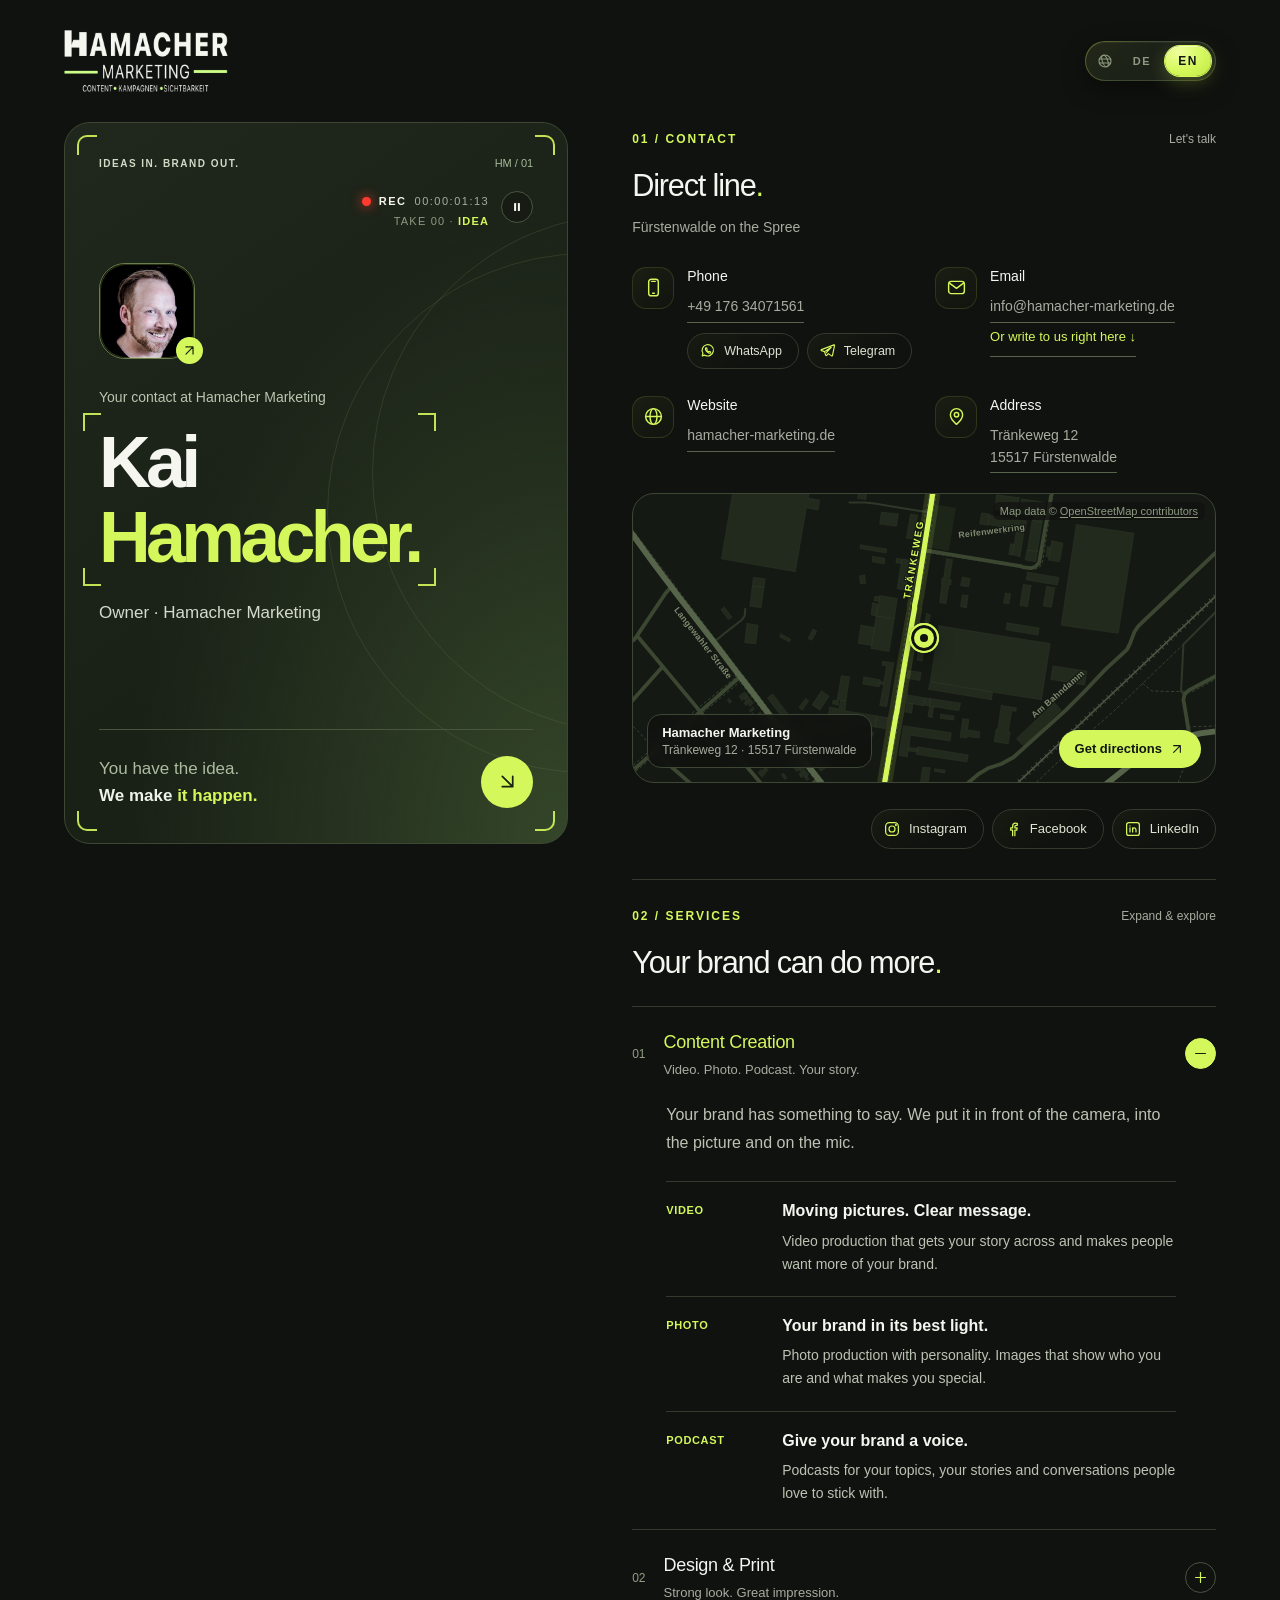
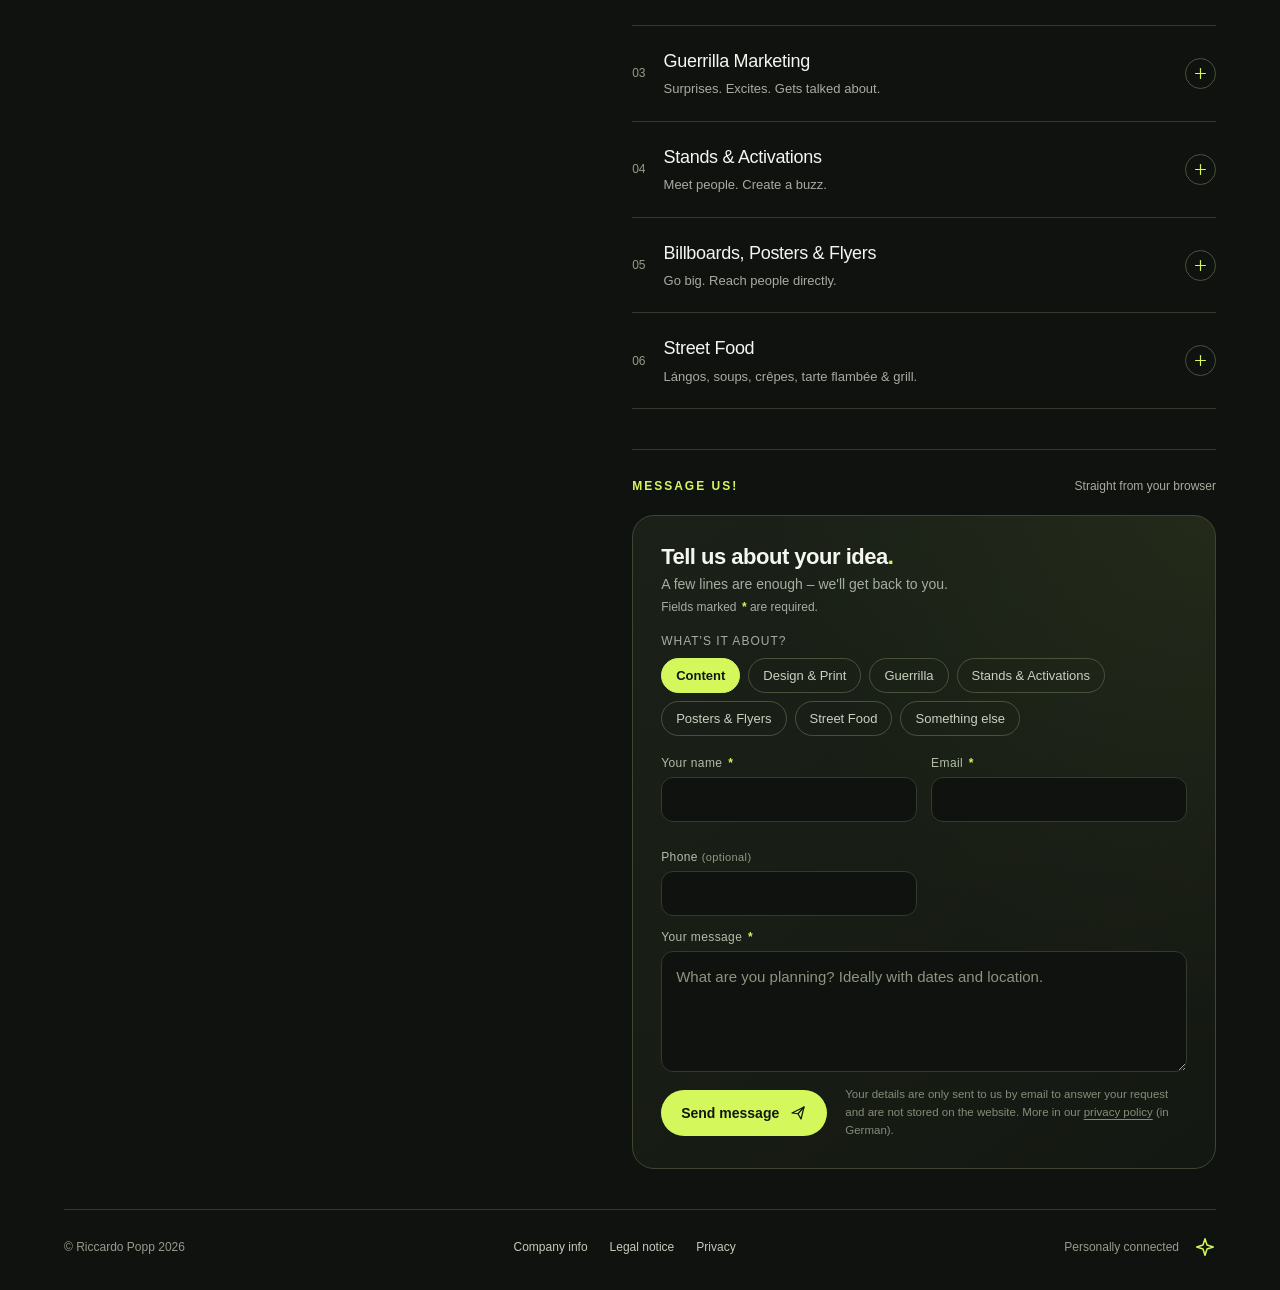
==== index.html @ bde9c123 "Website Kai Hamacher" ====
<!doctype html>
<html lang="de">
<head>
<meta charset="utf-8"><meta name="viewport" content="width=device-width, initial-scale=1">
<meta name="description" content="Hamacher Marketing – die digitale Visitenkarte von Kai Hamacher. Kontakt und Angebote im Überblick.">
<link rel="canonical" href="https://hamacher-marketing.de/">
<meta property="og:type" content="website">
<meta property="og:locale" content="de_DE">
<meta property="og:title" content="Kai Hamacher · Hamacher Marketing">
<meta property="og:description" content="Content, Design &amp; Print, Guerilla-Marketing, Stände, Plakate und Streetfood aus Fürstenwalde. Direkter Kontakt zu Kai Hamacher.">
<meta property="og:url" content="https://hamacher-marketing.de/">
<meta property="og:image" content="https://hamacher-marketing.de/assets/og-hamacher.jpg">
<meta property="og:image:width" content="1200">
<meta property="og:image:height" content="630">
<meta property="og:image:alt" content="Kai Hamacher, Hamacher Marketing – Porträt mit Logo und Leistungen">
<meta name="twitter:card" content="summary_large_image">
<title>Kai Hamacher · Hamacher Marketing</title>
<link rel="icon" type="image/svg+xml" href="assets/favicon.svg">
<link rel="icon" type="image/png" sizes="32x32" href="assets/favicon-32.png">
<link rel="apple-touch-icon" href="assets/apple-touch-icon.png">
<link rel="stylesheet" href="styles.css">
</head>
<body>
<a class="skip-link" href="#inhalt" data-i18n="skip">Zum Inhalt springen</a>
<div class="page">
<header class="topbar"><a class="brand" href="#" aria-label="Hamacher Marketing Start"><img class="brand-logo" src="assets/hamacher-logo-hell.png" width="960" height="363" alt="Hamacher Marketing – Content, Kampagnen, Sichtbarkeit"></a><div class="lang-switch" role="group" aria-label="Sprache wählen / Choose language" data-lang="de" hidden><svg class="lang-globe" viewBox="0 0 24 24" fill="none" stroke="currentColor" stroke-width="1.6" stroke-linecap="round" aria-hidden="true"><circle cx="12" cy="12" r="9"/><ellipse class="lang-meridian" cx="12" cy="12" rx="4" ry="9"/><path d="M3.5 9h17M3.5 15h17"/></svg><span class="lang-track"><span class="lang-thumb" aria-hidden="true"></span><button type="button" data-lang="de" aria-pressed="true" lang="de">DE</button><button type="button" data-lang="en" aria-pressed="false" lang="en">EN</button></span></div></header>
<main id="inhalt" tabindex="-1">
<section class="identity" aria-labelledby="person">
<div class="identity-top"><span class="eyebrow" data-i18n="k0">IDEEN AN. MARKE RAUS.</span><span class="card-index">HM / 01</span></div>
<div class="identity-content"><div class="monogram"><img class="portrait" src="assets/kai-hamacher-portrait.jpg" width="288" height="288" alt="Porträtfoto von Kai Hamacher"><span aria-hidden="true"><svg class="ui-icon" viewBox="0 0 24 24" fill="none" stroke="currentColor" stroke-width="1.65" stroke-linecap="round" stroke-linejoin="round" aria-hidden="true"><path d="M7 17 17 7M7 7h10v10"/></svg></span></div><p class="intro" data-i18n="k1">Dein Kontakt bei Hamacher Marketing</p><h1 id="person"><span class="line"><span class="in">Kai</span></span> <span class="line"><span class="in hl">Hamacher.</span></span></h1><p class="position" data-i18n="k2">Inhaber · Hamacher Marketing</p></div>
<div class="identity-bottom"><span><span data-i18n="k3">Du hast die Idee.</span><br><strong><span data-i18n="k4">Wir machen</span> <span class="rotor" aria-hidden="true"><span class="rotor-word is-in" data-i18n="k5">was draus.</span></span><span class="sr-only" data-i18n="k5">was draus.</span></strong></span><a class="round-link" href="#kontakt" aria-label="Zu den Kontaktdaten"><svg class="ui-icon" viewBox="0 0 24 24" fill="none" stroke="currentColor" stroke-width="1.65" stroke-linecap="round" stroke-linejoin="round" aria-hidden="true"><path d="M7 7 17 17M7 17h10V7"/></svg></a></div>
<div class="orbit orbit-one" aria-hidden="true"></div><div class="orbit orbit-two" aria-hidden="true"></div>
<button type="button" class="motion-toggle" aria-pressed="false" aria-label="Animationen anhalten" hidden><svg class="ui-icon icon-pause" viewBox="0 0 24 24" fill="currentColor" aria-hidden="true"><rect x="7" y="5" width="3.5" height="14" rx="1"/><rect x="13.5" y="5" width="3.5" height="14" rx="1"/></svg><svg class="ui-icon icon-play" viewBox="0 0 24 24" fill="currentColor" aria-hidden="true"><path d="M8 5.5v13a1 1 0 0 0 1.5.86l10.5-6.5a1 1 0 0 0 0-1.72L9.5 4.64A1 1 0 0 0 8 5.5Z"/></svg></button>
<div class="viewfinder" aria-hidden="true"><i class="corner c1"></i><i class="corner c2"></i><i class="corner c3"></i><i class="corner c4"></i><span class="rec"><i></i>REC <b class="timecode">00:00:00:00</b></span><span class="take">TAKE 00 · <b class="take-label" data-i18n="k6">IDEE</b></span><i class="scan"></i></div>
</section>
<div class="information">
<section id="kontakt" class="contact" aria-labelledby="contact-title"><div class="section-head"><span class="eyebrow" data-i18n="k7">01 / KONTAKT</span><span class="mini-label" data-i18n="k8">Lass uns sprechen</span></div><h2 id="contact-title" data-i18n="k9">Der direkte Draht<span>.</span></h2>
<p class="contact-location" data-i18n="k10">Fürstenwalde an der Spree</p>
<div class="contact-grid">
<div class="contact-item"><span class="icon" aria-hidden="true"><svg class="ui-icon" viewBox="0 0 24 24" fill="none" stroke="currentColor" stroke-width="1.65" stroke-linecap="round" stroke-linejoin="round" aria-hidden="true"><rect x="6.5" y="2.5" width="11" height="19" rx="3"/><path d="M10 5h4M11 18.5h2"/></svg></span><div><h3 data-i18n="k11">Telefon</h3><p><a href="tel:+4917634071561">+49 176 34071561</a></p><ul class="social-links chat-links" aria-label="Chat"><li><a class="social-whatsapp" href="https://wa.me/4917634071561?text=Hallo%20Kai%2C%20ich%20habe%20eine%20Anfrage%20%C3%BCber%20deine%20digitale%20Visitenkarte." target="_blank" rel="noopener noreferrer"><svg class="ui-icon" viewBox="0 0 24 24" fill="none" stroke="currentColor" stroke-width="1.65" stroke-linecap="round" stroke-linejoin="round" aria-hidden="true"><path d="M4.5 19.5l1.1-3.6A8 8 0 1 1 8.4 18.6Z"/><path d="M9.2 8.6c.2-.4.5-.4.8-.4h.4c.2 0 .4 0 .5.4l.6 1.4c.1.2 0 .4-.1.6l-.5.6c.6 1.1 1.4 1.9 2.5 2.5l.6-.5c.2-.2.4-.2.6-.1l1.4.6c.4.1.4.3.4.5v.4c0 .3 0 .6-.4.8-.5.3-1.3.5-2.3.1-2-.8-3.6-2.4-4.4-4.4-.4-1-.2-1.8.1-2.3Z"/></svg><span>WhatsApp</span><svg class="ui-icon social-go" viewBox="0 0 24 24" fill="none" stroke="currentColor" stroke-width="2" stroke-linecap="round" stroke-linejoin="round" aria-hidden="true"><path d="M7 17 17 7M8 7h9v9"/></svg><span class="sr-only" data-i18n="newtab">(neuer Tab)</span></a></li><li><a class="social-telegram" href="https://t.me/+4917634071561" target="_blank" rel="noopener noreferrer"><svg class="ui-icon" viewBox="0 0 24 24" fill="none" stroke="currentColor" stroke-width="1.65" stroke-linecap="round" stroke-linejoin="round" aria-hidden="true"><path d="M21 4 3.5 10.8c-.7.3-.7 1.2 0 1.4l4.3 1.4 1.6 5c.2.6 1 .8 1.4.3l2.4-2.5 4.4 3.2c.5.4 1.2.1 1.4-.5L21.9 5c.2-.7-.4-1.2-.9-1Z"/><path d="m7.8 13.6 9.4-6.1-6.9 7.4"/></svg><span>Telegram</span><svg class="ui-icon social-go" viewBox="0 0 24 24" fill="none" stroke="currentColor" stroke-width="2" stroke-linecap="round" stroke-linejoin="round" aria-hidden="true"><path d="M7 17 17 7M8 7h9v9"/></svg><span class="sr-only" data-i18n="newtab">(neuer Tab)</span></a></li></ul></div></div>
<div class="contact-item"><span class="icon" aria-hidden="true"><svg class="ui-icon" viewBox="0 0 24 24" fill="none" stroke="currentColor" stroke-width="1.65" stroke-linecap="round" stroke-linejoin="round" aria-hidden="true"><rect x="3" y="5" width="18" height="14" rx="3"/><path d="m4 7 8 6 8-6"/></svg></span><div><h3 data-i18n="k12">E-Mail</h3><p><a href="mailto:info@hamacher-marketing.de">info@hamacher-marketing.de</a></p><a class="inline-cta" href="#nachricht" data-i18n="k13">Oder direkt hier schreiben ↓</a></div></div>
<div class="contact-item"><span class="icon" aria-hidden="true"><svg class="ui-icon" viewBox="0 0 24 24" fill="none" stroke="currentColor" stroke-width="1.65" stroke-linecap="round" stroke-linejoin="round" aria-hidden="true"><circle cx="12" cy="12" r="9"/><ellipse cx="12" cy="12" rx="4" ry="9"/><path d="M3 12h18"/></svg></span><div><h3>Website</h3><p><a href="https://hamacher-marketing.de" target="_blank" rel="noopener noreferrer" aria-label="hamacher-marketing.de öffnen (neuer Tab)">hamacher-marketing.de</a></p></div></div>
<div class="contact-item"><span class="icon" aria-hidden="true"><svg class="ui-icon" viewBox="0 0 24 24" fill="none" stroke="currentColor" stroke-width="1.65" stroke-linecap="round" stroke-linejoin="round" aria-hidden="true"><path d="M19 10c0 5-7 11-7 11S5 15 5 10a7 7 0 1 1 14 0Z"/><circle cx="12" cy="10" r="2.5"/></svg></span><div><h3 data-i18n="k14">Adresse</h3><p><a href="https://www.google.com/maps/search/?api=1&amp;query=Tr%C3%A4nkeweg%2012%2C%2015517%20F%C3%BCrstenwalde" target="_blank" rel="noopener noreferrer" aria-label="Tränkeweg 12, 15517 Fürstenwalde auf der Karte öffnen (neuer Tab)">Tränkeweg 12<br>15517 Fürstenwalde</a></p></div></div>
</div>
<figure class="map-card">
<svg class="map-svg" viewBox="0 0 1000 560" preserveAspectRatio="xMidYMid slice" aria-hidden="true" focusable="false">
<path class="m-green" d="M553 666L596 661L623 657L623 660L574 676L579 688L556 699L554 703L555 716L553 733L551 741L542 750L545 724L546 708L545 693L545 677L547 670L549 667L553 666Z M520 51L508 122L510 125L543 130L555 56L520 51Z M418 696L423 697L419 692L415 689L410 684L402 677L396 672L393 671L391 670L388 676L395 680L407 686L414 690L416 691L418 694L418 696Z M427 704L427 703L428 703L427 702L426 701L425 701L423 701L423 702L423 703L424 703L425 704L427 704Z M401 749L399 761L404 764L406 765L410 766L412 765L413 764L421 753L427 744L430 739L432 733L433 727L433 722L432 715L431 711L430 709L428 707L426 705L425 705L423 706L415 751L414 752L401 749Z M442 711L439 707L437 702L436 698L435 696L452 712L457 717L459 718L459 720L458 721L456 722L442 711Z M317 674L330 676L332 669L317 667L317 674Z M387 671L385 675L342 669L343 667L387 671Z M373 656L380 651L380 652L379 653L378 654L377 655L376 656L375 656L373 656Z M391 638L393 639L393 640L392 642L391 644L391 645L390 646L390 646L389 645L390 643L390 641L391 639L391 638Z M360 645L360 655L363 656L363 655L367 655L367 656L372 656L380 650L381 641L382 637L384 633L386 628L386 626L386 623L384 621L378 613L367 622L363 618L355 625L367 630L365 633L350 626L349 635L360 636L360 638L367 639L367 645L360 645Z M190 654L192 653L215 655L256 658L256 660L253 659L220 657L190 654Z M107 649L108 647L151 650L165 651L165 652L163 652L130 650L107 649Z M76 647L76 647L98 647L98 648L76 647Z M49 647L50 646L71 646L71 646L71 647L71 647L70 647L49 647Z M31 647L32 646L40 646L42 646L44 646L44 646L43 647L40 647L37 647L33 647L31 647Z M17 646L17 646L18 646L19 646L20 646L20 647L20 647L19 647L17 647L17 646Z M-4 647L-4 647L-4 646L-3 646L13 646L14 646L14 647L14 647L12 647L-4 647Z M-56 647L-56 646L-37 646L-36 646L-36 647L-37 647L-38 647L-55 647L-56 647L-56 647Z M285 661L285 662L309 664L309 663L285 661Z"/>
<path class="m-water" d=""/>
<path class="m-river" d=""/>
<path class="m-bld" d="M479 409L481 393L471 392L468 407L479 409Z M397 347L425 352L425 355L424 359L423 364L395 359L397 347Z M511 384L563 392L560 405L519 398L510 397L509 397L511 384Z M508 368L616 386L618 373L511 355L508 368Z M412 220L422 222L418 242L409 240L412 220Z M392 258L415 262L410 293L387 289L392 258Z M449 247L440 303L409 298L410 293L415 262L418 242L449 247Z M762 85L861 100L834 272L736 258L740 231L762 85Z M448 323L436 398L424 396L431 360L431 356L436 328L428 327L429 320L448 323Z M372 347L366 388L357 387L351 386L358 345L372 347Z M338 399L354 402L357 387L366 388L364 405L419 414L416 433L335 420L338 399Z M472 378L502 383L500 395L500 397L481 393L471 392L470 392L472 378Z M418 242L422 222L423 217L424 209L424 207L454 212L449 247L418 242Z M526 259L643 278L714 289L717 290L702 386L618 373L511 355L526 259Z M722 328L780 337L776 361L718 351L722 328Z M684 190L678 226L665 224L671 188L684 190Z M678 167L732 176L729 189L676 180L678 167Z M477 147L468 198L454 195L461 152L462 145L462 144L477 147Z M489 69L482 110L470 108L477 67L489 69Z M456 67L453 88L424 84L427 64L456 67Z M725 194L719 227L705 225L711 191L725 194Z M579 178L577 192L563 190L566 175L579 178Z M180 -25L165 68L152 144L279 166L291 96L298 56L318 60L321 43L301 40L309 -4L180 -25Z M539 144L534 177L531 177L530 186L531 187L527 219L538 221L543 188L546 189L547 180L544 179L549 145L539 144Z M643 254L698 263L696 275L641 266L643 254Z M411 -24L400 42L386 40L397 -26L411 -24Z M196 255L215 258L211 290L192 288L196 255Z M492 543L498 502L511 503L505 544L492 543Z M471 484L457 482L465 431L547 443L545 457L477 447L474 468L473 474L471 484Z M157 227L170 244L164 248L151 231L157 227Z M280 428L275 422L268 413L260 402L252 392L244 381L240 376L231 383L271 435L280 428Z M355 588L350 581L344 585L341 587L343 591L348 588L350 591L355 588Z M350 581L344 573L339 577L344 585L350 581Z M344 573L340 567L330 574L332 577L336 574L339 577L344 573Z M330 574L340 567L335 560L329 565L330 567L332 570L329 572L330 574Z M325 560L322 555L316 560L319 564L325 560Z M278 497L275 492L268 498L266 499L269 503L278 497Z M257 471L255 467L247 473L249 477L257 471Z M234 436L230 431L224 435L228 440L234 436Z M288 571L283 563L289 558L292 563L288 566L290 569L288 571Z M289 558L292 563L295 566L298 564L295 561L300 557L296 552L289 558Z M300 560L303 558L306 562L303 564L300 560Z M330 567L317 575L318 578L315 580L319 586L332 577L330 574L329 572L332 570L330 567Z M349 595L352 598L347 602L345 598L349 595Z M355 597L357 601L348 608L345 605L355 597Z M259 513L264 520L261 523L255 515L259 513Z M215 461L233 482L227 487L224 484L227 481L213 464L215 461Z M206 409L208 412L201 418L198 414L206 409Z M206 399L209 402L202 407L200 404L206 399Z M165 384L170 389L166 392L162 387L165 384Z M181 421L185 426L181 429L177 424L181 421Z M175 413L180 418L176 421L172 416L175 413Z M204 450L208 454L204 457L200 453L204 450Z M216 496L222 492L223 494L218 498L216 496Z M254 273L271 282L269 287L252 278L254 273Z M160 332L165 338L156 344L152 338L160 332Z M151 320L156 327L148 334L142 326L151 320Z M505 238L511 240L509 252L508 252L502 251L505 238Z M495 339L493 353L470 349L473 336L495 339Z M495 272L493 286L502 288L505 288L507 274L507 271L505 268L502 267L499 267L497 269L495 272Z M567 419L562 451L574 452L574 449L595 452L596 441L575 438L577 420L567 419Z M633 396L627 437L624 437L621 458L645 462L648 441L645 441L651 405L658 406L659 400L633 396Z M576 481L489 467L489 470L488 476L487 480L574 493L576 481Z M724 391L736 404L671 465L659 453L724 391Z M695 131L692 149L674 146L677 129L678 129L695 131Z M664 39L625 34L622 59L660 64L664 39Z M676 79L612 69L610 85L629 88L628 99L641 101L643 90L674 95L676 79Z M620 -111L607 -33L688 -20L695 -58L701 -98L620 -111Z M571 -49L546 -52L545 -43L569 -39L571 -49Z M580 -62L540 -68L538 -56L578 -50L580 -62Z M324 371L308 395L321 404L337 380L324 371Z M419 414L416 433L434 436L438 417L419 414L419 414Z M300 413L328 432L373 439L371 454L323 447L291 427L300 413Z M287 436L306 462L294 471L275 445L287 436Z M313 469L335 500L323 509L300 479L313 469Z M201 225L205 191L225 193L220 228L201 225Z M512 -91L507 -56L404 -72L410 -107L512 -91Z M545 565L533 577L540 583L552 571L545 565Z M720 113L739 117L733 149L714 146L715 141L718 124L720 113Z M718 124L712 123L710 140L715 141L718 124Z M309 265L316 268L307 284L301 281L309 265Z M166 347L169 344L166 340L162 343L166 347Z M423 217L414 216L416 208L424 209L423 217Z M665 140L652 137L655 119L659 96L672 98L665 140Z M227 514L222 519L218 515L230 504L233 507L226 513L227 514Z M220 506L215 511L218 515L230 504L228 502L222 508L220 506Z M275 492L272 489L265 494L268 498L275 492Z M255 467L250 462L246 466L244 464L241 466L247 473L255 467Z M213 412L219 407L224 414L215 421L213 418L216 415L213 412Z M223 425L229 421L224 414L215 421L218 424L221 422L223 425Z M186 436L191 432L188 430L184 434L186 436Z M242 457L251 451L247 445L238 452L242 457Z M238 452L247 445L242 439L234 446L238 452Z M260 472L265 468L270 474L261 481L260 479L263 476L260 472Z M270 486L276 482L270 474L261 481L263 484L266 481L270 486Z M281 509L285 506L291 501L285 494L279 499L281 500L277 503L281 509Z M285 506L291 501L297 509L287 516L285 514L289 511L285 506Z M297 509L302 515L299 517L295 520L293 517L289 520L287 516L297 509Z M299 517L303 522L299 525L295 520L299 517Z M187 387L191 384L197 379L192 373L182 380L187 387Z M191 384L197 379L202 386L192 393L191 391L194 388L191 384Z M201 397L207 392L202 386L192 393L194 396L198 393L201 397Z M297 384L302 388L291 404L285 399L297 384Z M413 442L412 449L389 445L390 438L413 442Z M431 360L424 359L425 355L431 356L431 360Z M353 395L353 388L344 387L343 393L353 395Z M360 612L369 605L374 612L366 618L363 615L360 612Z M369 605L364 598L358 603L361 607L358 609L360 612L369 605Z M573 228L563 226L566 206L576 207L573 228Z M741 26L750 27L753 12L744 11L741 26Z M461 152L452 151L453 143L462 145L461 152Z M412 140L433 143L432 153L411 149L412 140Z M391 120L436 127L435 134L390 126L391 120Z M398 172L400 186L391 187L389 173L398 172Z M640 203L649 204L646 221L637 220L640 203Z M489 470L474 468L473 474L488 476L489 470Z M519 505L536 507L536 512L518 509L519 505Z M511 384L502 383L500 395L509 397L511 384Z M510 397L507 415L514 417L516 401L519 398L510 397Z M529 411L552 414L551 421L528 418L529 411Z M502 288L497 320L488 318L493 286L502 288Z M502 251L502 256L507 257L508 252L502 251Z M695 131L703 81L687 78L686 78L678 129L695 131Z M703 81L709 47L668 41L664 66L689 70L687 78L703 81Z M655 119L649 118L646 137L652 137L655 119Z M613 67L599 65L596 84L610 86L610 85L612 69L613 67Z M225 193L227 178L207 176L205 191L225 193Z"/>
<path class="m-path" d="M470 733L487 707 M1450 -6L1449 -7L1449 -8L1449 -10L1449 -12L1457 -38L1459 -46L1460 -53L1461 -59L1461 -65L1461 -70L1460 -75L1459 -78L1458 -82L1456 -85L1454 -87L1452 -90L1448 -92L1419 -109L1413 -111L1410 -113L1407 -113L1405 -114L1402 -114L1399 -114L1391 -113L1379 -114L1347 -122L1333 -125L1331 -124L1329 -124L1327 -124L1325 -123L1323 -121L1321 -120L1317 -114L1308 -103L1271 -53L1244 -21L1228 -0L1212 20L1129 128L1097 169L1092 175L1089 178L1087 180L1085 182L1082 184L1027 216L1005 232 M946 291L876 358L823 409L788 439L599 617L583 634L568 636L557 643L544 645L538 650 M-58 537L-60 542L-78 579L-99 581L-115 582L-118 585 M-15 142L-15 131L3 107 M415 645L408 643L405 645L402 650L402 654L406 661L426 683L431 689L435 693L462 720L464 725L467 729L469 731L470 733L528 808L547 831L631 942 M437 710L458 725 M876 358L892 371L925 372L942 372L955 370 M1196 468L1110 440L1076 433L1028 430L981 432L973 432L954 433 M34 469L8 439L-23 412L-56 383L-92 359L-125 336L-131 329L-139 309L-146 301L-158 293 M1103 49L1132 70 M957 448L960 466L938 526 M938 526L907 589L892 604L816 637L773 656 M800 904L808 840L823 747L833 684L829 658L816 637 M323 664L313 664L308 664L283 663L278 662L262 661L252 660L240 659L197 656L188 655L173 654L102 649L24 648L-68 648L-99 650L-110 649 M314 526L385 618 M324 654L309 652L291 650L261 648L255 648L228 645L223 645L192 643L187 642 M187 642L166 640L147 639L146 639L123 637L101 637L85 636L42 636L-28 635L-76 634L-102 636L-136 646 M314 526L287 490L266 463L243 431L217 398L184 355L180 350L176 346 M907 589L918 595L954 597L969 598L986 604L1013 617L1019 623L1021 636L1020 649L1016 672L1015 687L1018 697L1027 703L1041 705L1074 707L1090 706L1118 702L1135 706L1149 715 M-110 649L-103 646L25 645L103 646L173 651L188 652L241 655L263 657L283 659L313 662L323 663 M1129 128L1115 115L1110 107L1108 105L1106 104L1104 102L1132 70 M324 654L324 660L323 663 M323 663L323 664 M323 663L337 665L348 666L389 669L397 671L418 690L424 695L427 700L431 707L434 715L434 724L433 734L427 746L420 757L410 771 M385 618L388 625L387 631L384 638L383 645L381 654L375 658L356 656L345 655L343 655L328 654L324 654 M387 631L396 638L405 645 M1080 325L1208 360L1216 355L1231 309L1231 294L1224 289 M186 666L188 655L188 652L186 648 M-241 420L-142 484L-60 542L-50 544L-43 545L-35 543L-31 540L41 478L118 410L184 355 M175 341L176 344L176 346L175 349L111 401L36 467L34 469L-10 508L-34 529L-39 531L-44 532L-49 532L-53 531L-101 499L-158 460L-235 410 M505 133L508 116L516 63L527 -8L527 -27L530 -30L533 -31L537 -32L577 -25L631 -16L640 -13L675 -7L680 -9L697 -6L703 -5L707 -4L712 -1L715 2L720 3L727 4L715 77L704 148L702 153L699 158L695 160L689 162L505 133L498 178L488 225L487 230L486 235L475 305L467 353L457 414L436 545L425 610L419 621L420 628L425 634 M425 634L421 639L415 645 M548 -198L542 -184L540 -168L535 -140L529 -104L528 -95L522 -63L518 -27L516 -7L509 37L506 52L503 63L479 209L462 317L448 409L442 441L430 513L423 551L418 570L414 589L411 596L406 604L402 608L398 609L395 609L393 607L387 601L361 566L349 553L320 517L291 479L212 374L143 284L110 240L79 200L60 174L29 133L2 98L-22 67L-57 21L-87 -19L-116 -57L-143 -94L-208 -179L-216 -190L-252 -235L-292 -285L-299 -292L-305 -298L-312 -303L-322 -309L-329 -313L-484 -384L-493 -388L-561 -419L-590 -433L-593 -433L-628 -449L-630 -451L-708 -488L-739 -498L-762 -504 M385 618L391 612L395 609 M955 370L958 374L1035 333L1040 329L1045 324L1052 316L1105 262L1127 241L1131 240L1136 240L1230 268L1298 288L1301 274 M389 669L394 666L396 663L400 656L402 650 M343 656L343 655 M418 690L422 687L426 683"/>
<path class="m-svc" d="M1005 232L990 247L946 291L942 372L948 377 M139 287L143 284L156 273L187 249L192 242L193 230 M1 569L-26 558L-31 540L-32 535 M510 65L503 63L496 62L440 53L415 49L398 47L372 47"/>
<path class="m-rail" d="M524 658L498 688L467 729L447 761L420 813L403 858L395 890L383 941L362 1069L335 1222L312 1364L264 1664L241 1773L233 1841L231 1896L230 2024L241 2104L363 2593L381 2677L390 2741L393 2804L394 2812L396 2879L390 2944L379 3025L352 3123L294 3265L269 3328L215 3426L163 3501L90 3587L40 3635L21 3651L1 3668L-53 3709L-80 3728L-118 3751L-306 3856L-433 3926L-641 4041L-748 4101L-850 4159L-891 4189L-904 4199L-936 4228L-959 4256L-1003 4324L-1043 4406L-1094 4512L-1112 4549L-1128 4608L-1137 4657L-1141 4696L-1142 4716L-1144 4751L-1142 4782L-1135 4839L-1127 4898L-1099 5108L-1081 5240L-1057 5414L-1016 5720L-1003 5820L-998 5859L-984 5976L-983 5981L-981 5998L-979 6018L-971 6085L-969 6098 M1324 -226L1297 -171L1268 -114L1258 -96L1249 -80L1240 -66L1232 -54L1219 -34L1206 -15L1194 3L1181 21L1170 34L1159 48L1146 64L1133 78L1121 92L1108 105L992 217L588 598L546 638L524 658"/>
<path class="m-rail-ties" d="M524 658L498 688L467 729L447 761L420 813L403 858L395 890L383 941L362 1069L335 1222L312 1364L264 1664L241 1773L233 1841L231 1896L230 2024L241 2104L363 2593L381 2677L390 2741L393 2804L394 2812L396 2879L390 2944L379 3025L352 3123L294 3265L269 3328L215 3426L163 3501L90 3587L40 3635L21 3651L1 3668L-53 3709L-80 3728L-118 3751L-306 3856L-433 3926L-641 4041L-748 4101L-850 4159L-891 4189L-904 4199L-936 4228L-959 4256L-1003 4324L-1043 4406L-1094 4512L-1112 4549L-1128 4608L-1137 4657L-1141 4696L-1142 4716L-1144 4751L-1142 4782L-1135 4839L-1127 4898L-1099 5108L-1081 5240L-1057 5414L-1016 5720L-1003 5820L-998 5859L-984 5976L-983 5981L-981 5998L-979 6018L-971 6085L-969 6098 M1324 -226L1297 -171L1268 -114L1258 -96L1249 -80L1240 -66L1232 -54L1219 -34L1206 -15L1194 3L1181 21L1170 34L1159 48L1146 64L1133 78L1121 92L1108 105L992 217L588 598L546 638L524 658"/>
<path class="m-minor" d="M-18 1233L-15 1226L18 1144L102 649L103 646L104 642 M500 129L668 157L669 158L684 160L692 157L698 151L707 100L718 39L719 34L722 13L720 4L720 3L717 -2L711 -8L637 -19L525 -37 M430 544L436 545L494 552L509 554L524 556L536 556L548 551L558 544L595 513L610 504L634 496L654 485L744 404L776 372L812 334L849 300L851 296L854 290L862 269L869 259L1002 133L1041 96L1043 93L1046 86L1051 54L1055 47L1064 44L1103 49 M538 660L539 682L541 712L540 728L536 752L534 765L534 777L536 800L542 817L547 825L550 829 M-417 480L-410 478L-408 477L-389 469L-376 462L-373 458L-368 452L-300 352L-245 266L-219 227L-74 5 M66 192L56 203L7 276 M389 656L396 663L422 687L430 697L433 701L437 710L438 716L439 727L437 736L436 739L431 747L415 773L405 789 M61 497L140 566L164 590L187 617L190 623 M-37 864L-42 859L-58 833L-60 827L-39 700L-37 696L-33 693L-29 692L17 693 M-37 864L-13 850L-10 847L-8 843L17 693L24 650L24 648L25 645L25 641 M319 523L314 526L255 571L190 623 M190 623L187 642L186 648 M-237 414L-160 464L-139 479L-104 503L-58 537L-44 541L-32 535L37 475L115 407L180 350L184 346 M-160 464L-158 460L-92 359L-29 260 M-104 503L-101 499L-23 412L51 329 M7 276L51 329L111 401L115 407 M-71 214L-32 157L-15 142 M-97 198L-71 214L-29 260L-4 286L2 283L7 276 M115 407L118 410L255 571 M957 448L954 433L951 415L946 386L948 377L955 370L1033 329L1042 321L1049 314L1070 292L1101 261L1128 234 M1128 234L1145 239L1197 254L1231 264L1282 277L1301 274 M-323 545L-319 543L-241 420L-237 414L-235 410L-174 316L-158 293L-97 198L-20 77 M61 497L41 478L37 475"/>
<path class="m-major" d="M360 663L369 664L372 664L381 662L383 662L389 656 M-117 645L-101 642L-85 641L-32 641L25 641L87 642L93 642L104 642L110 643L146 645L174 647L175 647L186 648L222 651L228 652L241 653L254 654L261 654L263 655L284 656L291 657L308 658L314 659L324 660L327 660L333 661L338 661L345 662L349 662L360 663 M-800 -486L-794 -490L-787 -494L-785 -494L-763 -500L-749 -496L-741 -493L-724 -488L-710 -483L-655 -457L-494 -383L-479 -376L-328 -306L-324 -304L-313 -296L-302 -285L-290 -272L-281 -261L-256 -230L-211 -177L-147 -92L-135 -76L-74 5L-39 51L-37 55L-20 77L3 107L35 151L56 179L66 192L74 203L105 243L139 287L184 346 M402 626L421 639L425 642 M491 663L538 660 M538 660L577 656L606 653L635 647 M425 642L452 656L475 663L491 663 M635 647L656 640L673 632L690 623L708 611L736 591L783 555L851 501L866 491L885 479 M885 479L899 471L916 463L936 455L957 448 M957 448L966 446L975 444L998 441L1022 440L1060 441L1081 444L1103 448L1132 456L1194 476L1387 540L1410 547L1428 550 M344 555L391 612L402 626 M184 346L208 377L287 482L319 523L344 555 M389 656L394 642L395 640L396 638L402 626"/>
<path class="m-focus-glow" d="M525 -37L534 -103L548 -198L544 -214 M525 -37L513 46L510 65L500 129 M500 129L487 210L484 224L484 229L468 318L453 409L452 413 M452 413L447 442L430 544L418 604L411 616L402 626"/>
<path class="m-focus" pathLength="1" d="M525 -37L534 -103L548 -198L544 -214 M525 -37L513 46L510 65L500 129 M500 129L487 210L484 224L484 229L468 318L453 409L452 413 M452 413L447 442L430 544L418 604L411 616L402 626"/>
<g class="m-labels">
<text class="m-label m-label-focus" transform="translate(476 214) rotate(-80)">TRÄNKEWEG</text>
<text class="m-label" transform="translate(70 232) rotate(52)">Langewahler Straße</text>
<text class="m-label" transform="translate(690 418) rotate(-41)">Am Bahndamm</text>
<text class="m-label" transform="translate(560 108) rotate(-7)">Reifenwerkring</text>
</g>
</svg>
<span class="map-pin" aria-hidden="true"><i></i></span>
<span class="map-badge"><b>Hamacher Marketing</b>Tränkeweg 12 · 15517 Fürstenwalde</span>
<a class="map-route" href="https://www.google.com/maps/dir/?api=1&amp;destination=Tr%C3%A4nkeweg%2012%2C%2015517%20F%C3%BCrstenwalde" target="_blank" rel="noopener noreferrer" aria-label="Route zum Tränkeweg 12 planen (Google Maps, neuer Tab)"><span data-i18n="k15">Route planen</span> <svg class="ui-icon" viewBox="0 0 24 24" fill="none" stroke="currentColor" stroke-width="1.65" stroke-linecap="round" stroke-linejoin="round" aria-hidden="true"><path d="M7 17 17 7M7 7h10v10"/></svg></a>
<figcaption class="map-credit"><span class="credit-prefix" data-i18n="k16">Kartendaten </span>© <a href="https://www.openstreetmap.org/copyright" target="_blank" rel="noopener noreferrer" data-i18n="k17">OpenStreetMap-Mitwirkende</a></figcaption>
</figure>
<div class="social"><p class="social-label" data-i18n="social">Kai auf Social Media</p><ul class="social-links"><li><a class="social-instagram" href="https://www.instagram.com/hamacherkai/" target="_blank" rel="noopener noreferrer"><svg class="ui-icon" viewBox="0 0 24 24" fill="none" stroke="currentColor" stroke-width="1.65" stroke-linecap="round" stroke-linejoin="round" aria-hidden="true"><rect x="3.5" y="3.5" width="17" height="17" rx="5"/><circle cx="12" cy="12" r="4"/><circle cx="17.2" cy="6.8" r=".6" fill="currentColor"/></svg><span>Instagram</span><svg class="ui-icon social-go" viewBox="0 0 24 24" fill="none" stroke="currentColor" stroke-width="2" stroke-linecap="round" stroke-linejoin="round" aria-hidden="true"><path d="M7 17 17 7M8 7h9v9"/></svg><span class="sr-only" data-i18n="newtab">(neuer Tab)</span></a></li><li><a class="social-facebook" href="https://www.facebook.com/share/1FbLAzPt4i/" target="_blank" rel="noopener noreferrer"><svg class="ui-icon" viewBox="0 0 24 24" fill="none" stroke="currentColor" stroke-width="1.65" stroke-linecap="round" stroke-linejoin="round" aria-hidden="true"><path d="M14.5 21v-7.5h2.6l.4-3h-3V8.6c0-.9.3-1.5 1.6-1.5h1.6V4.4c-.3 0-1.2-.1-2.3-.1-2.3 0-3.9 1.4-3.9 4v2.2H8.9v3h2.6V21"/></svg><span>Facebook</span><svg class="ui-icon social-go" viewBox="0 0 24 24" fill="none" stroke="currentColor" stroke-width="2" stroke-linecap="round" stroke-linejoin="round" aria-hidden="true"><path d="M7 17 17 7M8 7h9v9"/></svg><span class="sr-only" data-i18n="newtab">(neuer Tab)</span></a></li><li><a class="social-linkedin" href="https://www.linkedin.com/in/kai-hamacher-a110813b0/" target="_blank" rel="noopener noreferrer"><svg class="ui-icon" viewBox="0 0 24 24" fill="none" stroke="currentColor" stroke-width="1.65" stroke-linecap="round" stroke-linejoin="round" aria-hidden="true"><rect x="3.5" y="3.5" width="17" height="17" rx="3"/><path d="M8 10.5V16M8 7.8v.1M11.5 16v-5.5M11.5 13c0-1.6 1-2.6 2.3-2.6s2.2.9 2.2 2.6V16"/></svg><span>LinkedIn</span><svg class="ui-icon social-go" viewBox="0 0 24 24" fill="none" stroke="currentColor" stroke-width="2" stroke-linecap="round" stroke-linejoin="round" aria-hidden="true"><path d="M7 17 17 7M8 7h9v9"/></svg><span class="sr-only" data-i18n="newtab">(neuer Tab)</span></a></li></ul></div>

</section>
<section class="services" aria-labelledby="services-title"><div class="section-head"><span class="eyebrow" data-i18n="k18">02 / ANGEBOTE</span><span class="mini-label" data-i18n="k19">Aufklappen &amp; entdecken</span></div><h2 id="services-title" data-i18n="k20">Deine Marke kann mehr<span>.</span></h2>
<div class="accordion">
<details name="services" open><summary><span class="number">01</span><span class="service-name" data-i18n="k21">Content Creation<small>Video. Foto. Podcast. Deine Story.</small></span><span class="toggle" aria-hidden="true"><svg class="ui-icon" viewBox="0 0 24 24" fill="none" stroke="currentColor" stroke-width="1.65" stroke-linecap="round" stroke-linejoin="round" aria-hidden="true"><path d="M5 12h14"/><path class="plus-vertical" d="M12 5v14"/></svg></span></summary><div class="detail-content"><p data-i18n="k22">Deine Marke hat etwas zu erzählen. Wir bringen sie vor die Kamera, ins Bild und ans Mikro.</p><ul class="production-list">
<li><span class="production-label">VIDEO</span><div><h3 data-i18n="k23">Bewegte Bilder. Klare Botschaft.</h3><p data-i18n="k24">Videoproduktion, die deine Geschichte auf den Punkt bringt und Lust auf deine Marke macht.</p></div></li>
<li><span class="production-label" data-i18n="k25">FOTO</span><div><h3 data-i18n="k26">Deine Marke im besten Licht.</h3><p data-i18n="k27">Fotoproduktion mit Persönlichkeit. Bilder, die zeigen, wer du bist und was dich ausmacht.</p></div></li>
<li><span class="production-label">PODCAST</span><div><h3 data-i18n="k28">Gib deiner Marke eine Stimme.</h3><p data-i18n="k29">Podcasts für deine Themen, deine Geschichten und Gespräche, bei denen man gerne dranbleibt.</p></div></li>
</ul></div></details>
<details name="services"><summary><span class="number">02</span><span class="service-name" data-i18n="k30">Design &amp; Print<small>Starker Look. Guter Eindruck.</small></span><span class="toggle" aria-hidden="true"><svg class="ui-icon" viewBox="0 0 24 24" fill="none" stroke="currentColor" stroke-width="1.65" stroke-linecap="round" stroke-linejoin="round" aria-hidden="true"><path d="M5 12h14"/><path class="plus-vertical" d="M12 5v14"/></svg></span></summary><div class="detail-content"><p data-i18n="k31">Deine Marke darf auffallen. Wir geben ihr einen Look mit Charakter – auf dem Display, auf Papier und mitten im Alltag.</p><ul class="production-list">
<li><span class="production-label">DESIGN</span><div><h3 data-i18n="k32">Wiedererkennen statt weiterwischen.</h3><p data-i18n="k33">Zum Beispiel mit einem markanten Logo, einem stimmigen Markenauftritt oder Social-Media-Grafiken, die sofort nach dir aussehen.</p></div></li>
<li><span class="production-label">PRINT</span><div><h3 data-i18n="k34">Deine Botschaft zum Mitnehmen.</h3><p data-i18n="k35">Ob Visitenkarte, Flyer oder Broschüre: Wir machen aus deinen Inhalten Drucksachen, die man gerne in die Hand nimmt.</p></div></li>
<li><span class="production-label">FORMAT</span><div><h3 data-i18n="k36">Kleine Karte. Große Bühne.</h3><p data-i18n="k37">Vom kompakten Gutschein bis zum aufmerksamkeitsstarken Banner oder Roll-up: Dein Auftritt bekommt das passende Format.</p></div></li>
</ul></div></details>
<details name="services"><summary><span class="number">03</span><span class="service-name" data-i18n="k38">Guerilla-Marketing<small>Überrascht. Begeistert. Spricht sich rum.</small></span><span class="toggle" aria-hidden="true"><svg class="ui-icon" viewBox="0 0 24 24" fill="none" stroke="currentColor" stroke-width="1.65" stroke-linecap="round" stroke-linejoin="round" aria-hidden="true"><path d="M5 12h14"/><path class="plus-vertical" d="M12 5v14"/></svg></span></summary><div class="detail-content"><p data-i18n="k39">Ein guter Einfall kann einen ganzen Platz zum Gespräch machen. Wir entwickeln ungewöhnliche Aktionen, die neugierig machen und zu deiner Marke passen.</p><ul class="production-list">
<li><span class="production-label">WOW</span><div><h3 data-i18n="k40">Damit rechnet hier keiner.</h3><p data-i18n="k41">Wie wäre es mit einer überraschenden Pop-up-Inszenierung oder einem übergroßen Produkt als Fotomotiv? So wird aus einem Alltagsort ein Hingucker.</p></div></li>
<li><span class="production-label" data-i18n="k42">MITMACHEN</span><div><h3 data-i18n="k43">Mittendrin statt nur dabei.</h3><p data-i18n="k44">Eine kleine Straßen-Challenge, eine kreative Fotoaktion oder ein interaktives Rätsel: Gib Menschen etwas zu erleben und einen Grund, mitzumachen.</p></div></li>
<li><span class="production-label" data-i18n="k45">GESPRÄCH</span><div><h3 data-i18n="k46">Eine Idee geht weiter.</h3><p data-i18n="k47">Zum Beispiel mit einer ungewöhnlichen Kostprobe oder einer überraschenden Verteilaktion. Eine persönliche Begegnung liefert die Geschichte zum Weitererzählen.</p></div></li>
</ul></div></details>
<details name="services"><summary><span class="number">04</span><span class="service-name" data-i18n="k48">Stände &amp; Aktionen<small>Menschen treffen. Stimmung machen.</small></span><span class="toggle" aria-hidden="true"><svg class="ui-icon" viewBox="0 0 24 24" fill="none" stroke="currentColor" stroke-width="1.65" stroke-linecap="round" stroke-linejoin="round" aria-hidden="true"><path d="M5 12h14"/><path class="plus-vertical" d="M12 5v14"/></svg></span></summary><div class="detail-content"><p data-i18n="k49">Hier wird deine Marke erlebbar. Mit Ständen und Aktionen bringen wir Menschen zusammen – zum Ausprobieren, Mitmachen und Kennenlernen.</p><ul class="production-list">
<li><span class="production-label">PROMOTION</span><div><h3 data-i18n="k50">Ein Stand. Viele gute Gespräche.</h3><p data-i18n="k51">Zum Beispiel ein Promotionstand beim Stadtfest, eine Produktvorstellung auf einer Messe oder eine Mitmachaktion zur Geschäftseröffnung.</p></div></li>
<li><span class="production-label" data-i18n="k52">AKTIONEN</span><div><h3 data-i18n="k53">Vorbeikommen wird Mitmachen.</h3><p data-i18n="k54">Ob Glücksrad, kleine Challenge oder Produktprobe: Wir schaffen Anlässe, stehen zu bleiben und deine Marke kennenzulernen.</p></div></li>
</ul></div></details>
<details name="services"><summary><span class="number">05</span><span class="service-name" data-i18n="k55">Großplakate, Plakatieren &amp; Flyern<small>Groß rauskommen. Direkt ankommen.</small></span><span class="toggle" aria-hidden="true"><svg class="ui-icon" viewBox="0 0 24 24" fill="none" stroke="currentColor" stroke-width="1.65" stroke-linecap="round" stroke-linejoin="round" aria-hidden="true"><path d="M5 12h14"/><path class="plus-vertical" d="M12 5v14"/></svg></span></summary><div class="detail-content"><p data-i18n="k56">Deine Botschaft gehört nach draußen. Wir bringen sie auf große Flächen, an passende Plakatstandorte und mit Flyern direkt zu den Menschen.</p><ul class="production-list">
<li><span class="production-label" data-i18n="k57">GROSSFORMAT</span><div><h3 data-i18n="k58">Mehr Fläche für deine Marke.</h3><p data-i18n="k59">Großplakate für einen Auftritt, den man schon von Weitem sieht. Zum Beispiel für deine Neueröffnung, ein Event oder eine aufmerksamkeitsstarke Kampagne.</p></div></li>
<li><span class="production-label" data-i18n="k60">PLAKATE</span><div><h3 data-i18n="k61">Dein Thema wird Stadtgespräch.</h3><p data-i18n="k62">Wir übernehmen das Plakatieren an abgestimmten Standorten. So werden etwa Konzerte, Veranstaltungen oder lokale Angebote im Stadtbild sichtbar.</p></div></li>
<li><span class="production-label" data-i18n="k63">FLYER</span><div><h3 data-i18n="k64">Von Hand zu Hand. Im Kopf dabei.</h3><p data-i18n="k65">Wir verteilen deine Flyer dort, wo du deine Zielgruppe erreichst – zum Beispiel rund um Veranstaltungen oder bei einer passenden Promotionaktion.</p></div></li>
</ul></div></details>
<details name="services"><summary><span class="number">06</span><span class="service-name" data-i18n="k66">Streetfood<small>Lángos, Suppen, Crêpes, Flammkuchen &amp; Grill.</small></span><span class="toggle" aria-hidden="true"><svg class="ui-icon" viewBox="0 0 24 24" fill="none" stroke="currentColor" stroke-width="1.65" stroke-linecap="round" stroke-linejoin="round" aria-hidden="true"><path d="M5 12h14"/><path class="plus-vertical" d="M12 5v14"/></svg></span></summary><div class="detail-content"><p data-i18n="k67">Gutes Essen zieht Menschen an. Mit unseren Food-Ständen bringen wir Genuss auf Veranstaltungen aller Art – frisch zubereitet, direkt vor Ort.</p>
<ul class="food-menu" aria-label="Unser Streetfood">
<li tabindex="0"><span class="food-text"><b>Lángos</b><span data-i18n="k68">Ungarischer Klassiker, frisch ausgebacken</span></span><svg class="food-art" viewBox="0 0 120 80" aria-hidden="true" focusable="false"><path class="steam" style="--d:0.0s" d="M48 22c-4-4 4-7 0-12"/><path class="steam" style="--d:0.35s" d="M60 22c-4-4 4-7 0-12"/><path class="steam" style="--d:0.7s" d="M72 22c-4-4 4-7 0-12"/><path class="fill" d="M20 50c0-10 18-19 40-19s40 9 40 19-18 19-40 19-40-9-40-19Z"/><path class="thin" d="M30 50c0-6 13-12 30-12s30 6 30 12-13 12-30 12-30-6-30-12Z" stroke-dasharray="3 4"/><path class="ink" d="M42 49c5-6 12 3 18-2s12 4 17-1"/><path d="M45 56l5-2M58 57l6-1M70 54l5 2M52 44l4 2M66 44l5-1"/></svg><span class="food-caption" aria-hidden="true">Lángos</span></li>
<li tabindex="0"><span class="food-text"><b data-i18n="k69">Suppen</b><span data-i18n="k70">Heiß aus dem Kessel, ideal für kühle Tage</span></span><svg class="food-art" viewBox="0 0 120 80" aria-hidden="true" focusable="false"><path class="steam" style="--d:0.0s" d="M46 22c-4-4 4-7 0-12"/><path class="steam" style="--d:0.35s" d="M58 22c-4-4 4-7 0-12"/><path class="steam" style="--d:0.7s" d="M70 22c-4-4 4-7 0-12"/><path class="fill" d="M24 40h72c0 14-16 26-36 26S24 54 24 40Z"/><path class="ink" d="M30 42c12 5 48 5 60 0"/><path d="M50 70h20"/><path class="ink" d="M88 16 74 36"/><ellipse class="ink" cx="91" cy="12" rx="4" ry="6" transform="rotate(35 91 12)"/></svg><span class="food-caption" aria-hidden="true" data-i18n="k69">Suppen</span></li>
<li tabindex="0"><span class="food-text"><b>Crêpes</b><span data-i18n="k71">Süß oder herzhaft, frisch von der Platte</span></span><svg class="food-art" viewBox="0 0 120 80" aria-hidden="true" focusable="false"><path class="steam" style="--d:0.0s" d="M52 18c-4-4 4-7 0-12"/><path class="steam" style="--d:0.35s" d="M66 18c-4-4 4-7 0-12"/><ellipse class="thin" cx="60" cy="60" rx="46" ry="11"/><path class="fill" d="M28 56 60 24l32 32c-10 5-54 5-64 0Z"/><path d="M60 24l2 34"/><path class="ink" d="M40 48l7-6 6 7 7-8 6 8 7-7 6 6"/><circle class="dot" cx="48" cy="38" r="1.3"/><circle class="dot" cx="74" cy="40" r="1.3"/><circle class="dot" cx="62" cy="33" r="1.3"/></svg><span class="food-caption" aria-hidden="true">Crêpes</span></li>
<li tabindex="0"><span class="food-text"><b data-i18n="k72">Flammkuchen</b><span data-i18n="k73">Dünn, knusprig und vielseitig belegt</span></span><svg class="food-art" viewBox="0 0 120 80" aria-hidden="true" focusable="false"><path class="steam" style="--d:0.0s" d="M46 18c-4-4 4-7 0-12"/><path class="steam" style="--d:0.35s" d="M62 18c-4-4 4-7 0-12"/><path class="steam" style="--d:0.7s" d="M78 18c-4-4 4-7 0-12"/><rect class="thin" x="14" y="30" width="80" height="38" rx="6"/><rect class="thin" x="94" y="43" width="16" height="12" rx="4"/><path class="fill" d="M22 38c10-3 52-3 64 0 2 8 2 16 0 24-12 3-54 3-64 0-2-8-2-16 0-24Z"/><circle class="ink" cx="36" cy="46" r="4"/><circle class="ink" cx="58" cy="54" r="4"/><circle class="ink" cx="74" cy="44" r="3.5"/><path class="bits" d="M46 44h5M66 52h5M40 56h5M79 56h4M52 47h3"/></svg><span class="food-caption" aria-hidden="true" data-i18n="k72">Flammkuchen</span></li>
<li tabindex="0"><span class="food-text"><b data-i18n="k74">Grill &amp; Co.</b><span data-i18n="k75">Bratwurst, Steak und alles, was dazugehört</span></span><svg class="food-art" viewBox="0 0 120 80" aria-hidden="true" focusable="false"><path class="steam" style="--d:0.0s" d="M44 14c-4-4 4-7 0-12"/><path class="steam" style="--d:0.35s" d="M62 14c-4-4 4-7 0-12"/><path class="steam" style="--d:0.7s" d="M80 14c-4-4 4-7 0-12"/><rect class="fill" x="28" y="30" width="28" height="9" rx="4.5"/><rect class="fill" x="62" y="28" width="30" height="9" rx="4.5" transform="rotate(-6 77 32)"/><path class="thin" d="M36 31v7M44 31v7M70 29v7M78 28v7"/><path d="M20 42h80"/><path class="ink" d="M26 44c0 12 15 20 34 20s34-8 34-20"/><path class="ink" d="M44 62l-7 14M76 62l7 14"/></svg><span class="food-caption" aria-hidden="true" data-i18n="k74">Grill &amp; Co.</span></li>
<li class="food-more" tabindex="0"><span class="food-text"><b data-i18n="k76">Und mehr</b><span data-i18n="k77">Sprich uns an – wir stellen dein Angebot zusammen</span></span><svg class="food-art" viewBox="0 0 120 80" aria-hidden="true" focusable="false"><path class="fill" d="M24 30h72l-7-15H31Z"/><path d="M24 30q6 7 12 0q6 7 12 0q6 7 12 0q6 7 12 0q6 7 12 0q6 7 12 0"/><path class="ink" d="M30 34v32h60V34M30 50h60"/><circle cx="60" cy="42" r="0.1"/><path d="M60 56v-12M54 50h12" class="plus"/><path class="thin" d="M22 66h76"/></svg><span class="food-caption" aria-hidden="true" data-i18n="k76">Und mehr</span></li>
</ul><ul class="production-list">
<li><span class="production-label">EVENTS</span><div><h3 data-i18n="k78">Vom Stadtfest bis zur Feier.</h3><p data-i18n="k79">Ob Stadtfest, Firmenevent oder private Feier: Wir kommen mit dem Stand zu deiner Veranstaltung und kümmern uns um die Verpflegung deiner Gäste.</p></div></li>
<li><span class="production-label" data-i18n="k80">MARKE</span><div><h3 data-i18n="k81">Genuss mit Absender.</h3><p data-i18n="k82">Streetfood lässt sich mit deinem Auftritt verbinden – zum Beispiel mit einem Stand in deinem Look oder Kostproben im Rahmen einer Aktion.</p></div></li>
</ul></div></details>
</div></section>
<section id="nachricht" class="message" aria-labelledby="form-title"><div class="section-head"><span class="eyebrow" data-i18n="k83">NACHRICHT AN UNS!</span><span class="mini-label" data-i18n="k84">Direkt aus dem Browser</span></div>
<form class="contact-form" action="contact.php" method="post" aria-labelledby="form-title">
<div class="form-head"><h3 id="form-title" data-i18n="k85">Erzähl uns von deiner Idee<span>.</span></h3><p data-i18n="k86">Ein paar Zeilen reichen – wir melden uns.</p><p class="form-required" data-i18n="required">Mit <span class="req" aria-hidden="true">*</span> markierte Felder sind Pflichtfelder.</p></div>
<input type="hidden" name="lang" value="de">
<input type="hidden" name="ts" value="">
<input class="form-hp" name="website" type="text" tabindex="-1" autocomplete="off" aria-hidden="true">
<fieldset class="topics"><legend data-i18n="k87">Worum geht's?</legend>
<label><input type="radio" name="topic" value="Content Creation" checked><span>Content</span></label><label><input type="radio" name="topic" value="Design &amp; Print"><span>Design &amp; Print</span></label><label><input type="radio" name="topic" value="Guerilla-Marketing"><span data-i18n="k88">Guerilla</span></label><label><input type="radio" name="topic" value="Stände &amp; Aktionen"><span data-i18n="k89">Stände &amp; Aktionen</span></label><label><input type="radio" name="topic" value="Plakate &amp; Flyer"><span data-i18n="k90">Plakate &amp; Flyer</span></label><label><input type="radio" name="topic" value="Streetfood"><span data-i18n="k91">Streetfood</span></label><label><input type="radio" name="topic" value="Etwas anderes"><span data-i18n="k92">Etwas anderes</span></label>
</fieldset>
<div class="field-row">
<label class="field"><span data-i18n="k93">Dein Name <span class="req" aria-hidden="true">*</span></span><input name="name" autocomplete="name" maxlength="120" required></label>
<label class="field"><span data-i18n="formEmail">E-Mail <span class="req" aria-hidden="true">*</span></span><input name="email" type="email" autocomplete="email" required></label>
<label class="field"><span data-i18n="k94">Telefon <small>(optional)</small></span><input name="phone" type="tel" autocomplete="tel" maxlength="40"></label>
</div>
<label class="field"><span data-i18n="k95">Deine Nachricht <span class="req" aria-hidden="true">*</span></span><textarea name="message" rows="4" maxlength="5000" required placeholder="Was hast du vor? Gern mit Zeitraum und Ort."></textarea></label>
<div class="form-foot"><button type="submit" class="send-btn"><span class="send-label" data-i18n="k96">Nachricht senden</span><svg class="ui-icon" viewBox="0 0 24 24" fill="none" stroke="currentColor" stroke-width="1.65" stroke-linecap="round" stroke-linejoin="round" aria-hidden="true"><path d="M4 12 20 4l-4 16-4-7-8-1Z"/><path d="m12 13 8-9"/></svg></button>
<p class="form-note" data-i18n="k97">Deine Angaben werden nur zur Beantwortung deiner Anfrage per E-Mail an uns übermittelt und nicht auf der Website gespeichert. Mehr im <a href="datenschutz.html">Datenschutz</a>.</p></div>
<p class="form-status" role="status" aria-live="polite"></p>
</form>
</section>
</div>
</main>
<footer><span>© Riccardo Popp 2026</span><nav class="footer-legal" aria-label="Seitennavigation"><a href="fragen-und-antworten.html" data-i18n="k98">Unternehmensinformationen</a><a href="impressum.html" data-i18n="k99">Impressum</a><a href="datenschutz.html" data-i18n="k100">Datenschutz</a></nav><span><span data-i18n="k101">Persönlich verbunden</span><span class="footer-star" aria-hidden="true"><svg class="ui-icon" viewBox="0 0 24 24" fill="none" stroke="currentColor" stroke-width="1.65" stroke-linecap="round" stroke-linejoin="round" aria-hidden="true"><path d="m12 3 2.2 6.8L21 12l-6.8 2.2L12 21l-2.2-6.8L3 12l6.8-2.2L12 3Z"/></svg></span></span></footer>
</div>
<script src="i18n-en.js"></script>
<script src="i18n.js"></script>
<script src="script.js"></script>
</body>
</html>
---- styles.css ----
/* =========================================================
   Hamacher Marketing – Styles
   Aufgeräumt: doppelte und überschriebene Angaben entfernt,
   Reihenfolge (Kaskade) unverändert. Abschnitte folgen der
   Entstehung der Seite; @media-Regeln stehen beim Abschnitt.
   ========================================================= */
:root {
  color-scheme: dark;
  --bg: #10120f;
  --panel: #1a1d18;
  --ink: #f5f6f0;
  --muted: #a6ada0;
  --line: #343a2e;
  --accent: #d4f85b;
  font-family: Arial,Helvetica,sans-serif;
  font-synthesis: none;
}
* {
  box-sizing: border-box;
}
html {
  scroll-behavior: smooth;
  scroll-padding-top: 30px;
}
body {
  margin: 0;
  background: var(--bg);
  color: var(--ink);
}
a {
  color: inherit;
  text-decoration: none;
}
a:focus-visible,
summary:focus-visible {
  outline: 3px solid var(--accent);
  outline-offset: 7px;
}
.page {
  max-width: 1440px;
  margin: auto;
  padding: 0 64px;
}
.topbar {
  height: 122px;
  display: flex;
  align-items: center;
  justify-content: space-between;
}
.brand {
  display: flex;
  align-items: center;
  gap: 13px;
  font-size: 17px;
  font-weight: 800;
  letter-spacing: 1px;
}
.brand small {
  display: block;
  font-size: 10px;
  letter-spacing: 4.5px;
  margin-top: 5px;
}
.edition {
  display: flex;
  align-items: center;
  gap: 16px;
  font-size: 12px;
  letter-spacing: 1.6px;
  color: var(--muted);
}
.edition-line {
  width: 40px;
  height: 1px;
  background: var(--line);
}
main {
  display: grid;
  grid-template-columns: minmax(0, .95fr) minmax(0,1.1fr);
  gap: 64px;
  align-items: start;
}
.identity {
  position: sticky;
  top: 30px;
  min-height: 722px;
  border: 1px solid #3d4733;
  border-radius: 26px;
  overflow: hidden;
  background: radial-gradient(ellipse at 100% 100%,#344629 0,transparent 62%),linear-gradient(145deg,#20271c,#192016 62%);
  padding: 34px;
  display: flex;
  flex-direction: column;
  justify-content: space-between;
  isolation: isolate;
}
.identity-top,
.identity-bottom {
  display: flex;
  justify-content: space-between;
  align-items: center;
  gap: 15px;
}
.eyebrow {
  font-size: 12px;
  font-weight: 600;
  letter-spacing: 2px;
}
.identity-top .eyebrow {
  font-size: 10px;
  color: #d1d9c7;
  letter-spacing: 1.5px;
}
.card-index {
  font-size: 11px;
  color: #a8b89b;
  white-space: nowrap;
}
.identity-content {
  padding: 58px 0 52px;
}
.monogram {
  border: 1px solid #697d4d;
  display: flex;
  align-items: center;
  justify-content: center;
  font-size: 35px;
  font-weight: 700;
  letter-spacing: -3px;
  color: var(--accent);
  position: relative;
  background: #293220;
}
.monogram span {
  position: absolute;
  right: -9px;
  bottom: -6px;
  background: var(--accent);
  color: #17200f;
  font-size: 18px;
  width: 27px;
  height: 27px;
  display: grid;
  place-items: center;
  border-radius: 50%;
  letter-spacing: 0;
}
.intro {
  font-size: 14px;
  color: #bac6b0;
  margin: 30px 0 20px;
}
h1 {
  font-size: clamp(3.3rem,5.6vw,5rem);
  letter-spacing: -.065em;
  line-height: 1.04;
  margin: 0;
  font-weight: 600;
}
h1 span {
  color: var(--accent);
}
.position {
  font-size: 17px;
  color: #d3dacd;
  margin-top: 25px;
}
.identity-bottom {
  border-top: 1px solid #4a553e;
  padding-top: 25px;
  line-height: 1.6;
  color: #adbba0;
}
.identity-bottom strong {
  color: #eef3e8;
}
.round-link {
  width: 52px;
  height: 52px;
  border-radius: 50%;
  background: var(--accent);
  color: #19210f;
  font-size: 30px;
  display: grid;
  place-items: center;
}
.orbit {
  position: absolute;
  width: 520px;
  height: 520px;
  border: 1px solid #64784745;
  border-radius: 50%;
  z-index: -1;
  pointer-events: none;
}
.orbit-one {
  right: -325px;
  top: 90px;
}
.orbit-two {
  right: -280px;
  top: 130px;
}
.information {
  padding-top: 10px;
}
.section-head {
  display: flex;
  align-items: center;
  justify-content: space-between;
  gap: 15px;
}
.section-head .eyebrow {
  color: var(--accent);
}
.mini-label {
  font-size: 12px;
  color: var(--muted);
}
h2 {
  font-size: clamp(1.65rem,2.4vw,2.15rem);
  font-weight: 500;
  letter-spacing: -1.2px;
  margin: 22px 0 14px;
  line-height: 1.2;
}
h2>span {
  color: var(--accent);
}
.contact-grid {
  display: grid;
  grid-template-columns: 1fr 1fr;
  column-gap: 22px;
  row-gap: 27px;
  padding: 10px 0 30px;
}
.contact-item {
  display: flex;
  align-items: flex-start;
  gap: 13px;
  min-width: 0;
}
.icon {
  flex-shrink: 0;
  display: grid;
  place-items: center;
  font-size: 21px;
}
.contact-item h3 {
  margin: 1px 0 7px;
  font-size: 14px;
  font-weight: 500;
  color: var(--ink);
}
.contact-item p {
  line-height: 1.6;
  margin: 0;
  overflow-wrap: anywhere;
  color: var(--muted);
}
.services {
  border-top: 1px solid var(--line);
  padding-top: 29px;
}
.accordion {
  border-top: 1px solid var(--line);
}
details {
  border-bottom: 1px solid var(--line);
  transition: background .2s;
}
summary {
  list-style: none;
  display: flex;
  align-items: center;
  gap: 18px;
  padding: 23px 0;
  cursor: pointer;
}
summary::-webkit-details-marker {
  display: none;
}
.number {
  font-size: 12px;
  color: #929e86;
  font-variant-numeric: tabular-nums;
}
.service-name {
  font-size: 18px;
  font-weight: 500;
  flex: 1;
  letter-spacing: -.3px;
}
.service-name small {
  display: block;
  font-size: 13px;
  letter-spacing: 0;
  font-weight: 400;
  color: var(--muted);
  margin-top: 7px;
}
.toggle {
  display: grid;
  place-items: center;
  width: 31px;
  height: 31px;
  border: 1px solid #48533c;
  border-radius: 50%;
  font-size: 23px;
  color: var(--accent);
  flex-shrink: 0;
}
.toggle:before {
  content: '+';
}
details[open] .toggle {
  background: var(--accent);
  color: #18210f;
  border-color: var(--accent);
}
details[open] .toggle:before {
  content: '−';
}
summary:hover .service-name {
  color: var(--accent);
}
.detail-content {
  padding: 0 40px 24px 34px;
}
.detail-content p {
  line-height: 1.75;
  color: #bbc3b4;
  margin: 0 0 17px;
}
footer {
  display: flex;
  justify-content: space-between;
  gap: 20px;
  align-items: center;
  margin: 40px 0 0;
  padding: 24px 0 30px;
  border-top: 1px solid var(--line);
  font-size: 12px;
  color: #939d8b;
}
footer>span:last-child {
  display: flex;
  align-items: center;
  gap: 15px;
}
.footer-star {
  color: var(--accent);
  font-size: 24px;
}
@media (min-width: 1500px) {
  .identity {
    min-height: 750px;
  }
  .page {
    padding: 0 80px;
  }
}
@media (max-width: 1050px) {
  .page {
    padding: 0 32px;
  }
  main {
    gap: 34px;
  }
  .identity {
    padding: 27px;
    min-height: 720px;
  }
  h1 {
    font-size: 4rem;
  }
  .service-name {
    font-size: 17px;
  }
  .contact-grid {
    grid-template-columns: 1fr;
    row-gap: 20px;
  }
  .mini-label {
    display: none;
  }
  .identity-top .eyebrow {
    max-width: 150px;
    line-height: 1.8;
  }
  .identity-content {
    padding: 42px 0;
  }
}
@media (max-width: 720px) {
  .page {
    padding: 0 20px;
  }
  .topbar {
    height: 95px;
  }
  .brand {
    font-size: 14px;
  }
  .edition {
    font-size: 11px;
    letter-spacing: 1px;
  }
  .edition-line {
    display: none;
  }
  main {
    grid-template-columns: 1fr;
    gap: 37px;
  }
  .identity {
    position: relative;
    top: 0;
    min-height: 560px;
    border-radius: 22px;
    padding: 26px;
  }
  .identity-top .eyebrow {
    max-width: none;
  }
  .identity-content {
    padding: 38px 0 30px;
  }
  .monogram {
    font-size: 30px;
  }
  .intro {
    margin-top: 25px;
    font-size: 13px;
  }
  h1 {
    font-size: clamp(3.5rem,12vw,5rem);
  }
  .position {
    font-size: 16px;
    margin-top: 19px;
  }
  .identity-bottom {
    padding-top: 20px;
  }
  .round-link {
    width: 45px;
    height: 45px;
  }
  .information {
    padding: 0 3px;
  }
  h2 {
    font-size: 1.9rem;
  }
  .contact-grid {
    grid-template-columns: 1fr 1fr;
    column-gap: 14px;
    row-gap: 27px;
  }
  .contact-item {
    gap: 9px;
  }
  .icon {
    font-size: 18px;
  }
  .services {
    padding-top: 26px;
  }
  .mini-label {
    display: block;
    font-size: 11px;
  }
  .eyebrow {
    font-size: 11px;
    letter-spacing: 1.5px;
  }
  .service-name {
    font-size: 17px;
  }
  summary {
    gap: 13px;
  }
  .detail-content {
    padding-left: 28px;
    padding-right: 10px;
  }
  footer {
    margin-top: 30px;
  }
  footer>span:last-child {
    gap: 8px;
  }
}
@media (max-width: 360px) {
  .page {
    padding: 0 14px;
  }
  .contact-grid {
    grid-template-columns: 1fr;
  }
  .mini-label {
    display: none;
  }
  .identity {
    padding: 22px;
  }
  h1 {
    font-size: 3.2rem;
  }
}
@media (prefers-reduced-motion: reduce) {
  * {
    transition: none !important;
  }
}

/* Bestätigte Kontaktdaten */
.contact-location {
  font-size: 14px;
  color: var(--muted);
  margin: 0 0 22px;
}
.contact-item a {
  display: inline-block;
  padding: 4px 0;
  min-height: 32px;
  text-decoration-color: #57634a;
  text-underline-offset: 4px;
}
.contact-item a:hover {
  color: var(--accent);
  text-decoration-color: var(--accent);
}
.contact-item p {
  font-size: 14px;
}
.contact-item>div {
  min-width: 0;
}
.detail-content p {
  font-size: 16px;
}
@media (max-width: 480px) {
  .contact-grid {
    grid-template-columns: 1fr;
    row-gap: 18px;
  }
  .contact-item {
    gap: 14px;
  }
  .contact-item a {
    min-height: 40px;
  }
  .contact-item h3 {
    margin-bottom: 2px;
  }
}

/* Content-Produktion: kompakte, klar gegliederte Schwerpunkte */
.production-list {
  list-style: none;
  padding: 0;
  margin: 24px 0 0;
  display: grid;
  gap: 20px;
}
.production-list li {
  display: grid;
  gap: 16px;
  border-top: 1px solid var(--line);
  padding-top: 18px;
}
.production-label {
  color: var(--accent);
  font-weight: 700;
  padding-top: 4px;
}
.production-list h3 {
  margin: 0 0 7px;
  font-size: 16px;
  font-weight: 600;
  line-height: 1.4;
}
.production-list p {
  font-size: 14px;
  line-height: 1.65;
  margin: 0;
}
.services h2 {
  margin-bottom: 24px;
}
details[open] .service-name {
  color: var(--accent);
}
@media (max-width: 480px) {
  .production-label {
    padding: 0;
  }
}

/* Angebotsrubriken mit längeren Labels und Überschriften */
.production-list li {
  grid-template-columns: 100px minmax(0,1fr);
}
.production-label {
  font-size: 11px;
  letter-spacing: .65px;
  overflow-wrap: anywhere;
}
.service-name {
  min-width: 0;
  line-height: 1.35;
}
@media (max-width: 480px) {
  .production-label {
    font-size: 12px;
  }
  .detail-content {
    padding-right: 0;
  }
  .production-list li {
    gap: 8px;
    grid-template-columns: 1fr;
  }
}

/* Einheitliche SVG-Linien-Icons */
.ui-icon {
  display: block;
  width: 22px;
  height: 22px;
  flex-shrink: 0;
}
.icon {
  width: 42px;
  height: 42px;
  border: 1px solid #d4f85b22;
  border-radius: 14px;
  background: linear-gradient(145deg,#d4f85b0d,#d4f85b03);
  color: var(--accent);
}
.icon .ui-icon {
  width: 21px;
  height: 21px;
}
.contact-item:hover .icon {
  border-color: #d4f85b66;
  background: #d4f85b12;
}
.monogram span .ui-icon {
  width: 17px;
  height: 17px;
}
.round-link .ui-icon {
  width: 25px;
  height: 25px;
}
.toggle .ui-icon {
  width: 17px;
  height: 17px;
}
.toggle:before,
details[open] .toggle:before {
  content: none;
}
.plus-vertical {
  transform-origin: center;
  transition: transform .2s,opacity .2s;
}
details[open] .plus-vertical {
  transform: rotate(90deg);
  opacity: 0;
}
.footer-star .ui-icon {
  width: 22px;
  height: 22px;
}
@media (max-width: 720px) {
  .icon {
    width: 36px;
    height: 36px;
    border-radius: 12px;
  }
  .icon .ui-icon {
    width: 19px;
    height: 19px;
  }
}

/* Hero-Motion: Kamera-Sucher + Wortwechsel (Rack-Focus) */
.sr-only {
  position: absolute;
  width: 1px;
  height: 1px;
  overflow: hidden;
  clip: rect(0 0 0 0);
  white-space: nowrap;
}
h1 .line {
  display: block;
  overflow: hidden;
  color: inherit;
  padding-bottom: .06em;
  margin-bottom: -.06em;
}
h1 .in {
  display: block;
  color: var(--ink);
}
h1 .in.hl {
  color: var(--accent);
}
.identity h1 {
  position: relative;
  display: inline-block;
}
.identity h1::after {
  content: '';
  position: absolute;
  inset: -12px -16px;
  pointer-events: none;
  background: linear-gradient(var(--accent),var(--accent)) top left/18px 2px,linear-gradient(var(--accent),var(--accent)) top left/2px 18px,linear-gradient(var(--accent),var(--accent)) top right/18px 2px,linear-gradient(var(--accent),var(--accent)) top right/2px 18px,linear-gradient(var(--accent),var(--accent)) bottom left/18px 2px,linear-gradient(var(--accent),var(--accent)) bottom left/2px 18px,linear-gradient(var(--accent),var(--accent)) bottom right/18px 2px,linear-gradient(var(--accent),var(--accent)) bottom right/2px 18px;
  background-repeat: no-repeat;
  opacity: .9;
}
.identity h1.is-focusing::after {
  animation: focus 1.1s cubic-bezier(.2,.8,.2,1);
}
.viewfinder {
  position: absolute;
  inset: 0;
  pointer-events: none;
  z-index: 2;
}
.corner {
  position: absolute;
  width: 20px;
  height: 20px;
  border: 2px solid var(--accent);
  opacity: .9;
}
.c1 {
  top: 12px;
  left: 12px;
  border-right: 0;
  border-bottom: 0;
  border-top-left-radius: 10px;
}
.c2 {
  top: 12px;
  right: 12px;
  border-left: 0;
  border-bottom: 0;
  border-top-right-radius: 10px;
}
.c3 {
  bottom: 12px;
  left: 12px;
  border-right: 0;
  border-top: 0;
  border-bottom-left-radius: 10px;
}
.c4 {
  bottom: 12px;
  right: 12px;
  border-left: 0;
  border-top: 0;
  border-bottom-right-radius: 10px;
}
.rec {
  position: absolute;
  right: 34px;
  font-size: 11px;
  letter-spacing: 1.5px;
  font-weight: 700;
  display: flex;
  align-items: center;
  gap: 8px;
  color: var(--ink);
}
.rec i {
  width: 9px;
  height: 9px;
  border-radius: 50%;
  background: #ff3b30;
  box-shadow: 0 0 12px #ff3b30;
  animation: blink 1s steps(2,jump-none) infinite;
}
.rec b {
  font-weight: 500;
  color: var(--muted);
  font-variant-numeric: tabular-nums;
}
.take {
  position: absolute;
  right: 34px;
  letter-spacing: 1.2px;
  color: #8d9a80;
}
.take b {
  font-weight: 600;
  color: var(--accent);
}
.scan {
  position: absolute;
  left: 0;
  right: 0;
  height: 120px;
  top: -120px;
  background: linear-gradient(#d4f85b00,#d4f85b0d 80%,#d4f85b33);
  border-bottom: 1px solid #d4f85b55;
  animation: scan 6s cubic-bezier(.6,0,.4,1) infinite;
}
.rotor {
  display: inline-grid;
  vertical-align: bottom;
  overflow: hidden;
  height: 1.6em;
}
.rotor-word {
  grid-area: 1/1;
  color: var(--accent);
  white-space: nowrap;
  transform: translateY(110%);
  opacity: 0;
  filter: blur(8px);
  transition: transform .55s cubic-bezier(.7,0,.2,1),opacity .4s,filter .7s .15s;
}
.rotor-word.is-in {
  transform: none;
  opacity: 1;
  filter: none;
}
.rotor-word.is-out {
  transform: translateY(-110%);
  opacity: 0;
  filter: blur(8px);
}
.identity-bottom {
  font-size: 17px;
}
.identity-bottom strong {
  font-weight: 600;
}
@keyframes blink { 50%{opacity:.15} }
@keyframes scan { 0%{top:-120px}60%,100%{top:110%} }
@keyframes focus { 0%{transform:scale(1.1);opacity:.25}45%{transform:scale(.98);opacity:1}100%{transform:scale(1);opacity:.9} }

/* Intro & Interaktion */
.identity h1 .in {
  animation: rise .9s cubic-bezier(.2,.8,.2,1) both;
}
.identity h1 .line:nth-child(2) .in {
  animation-delay: .12s;
}
.monogram {
  animation: pop .7s .25s cubic-bezier(.3,1.6,.5,1) both;
}
.intro,
.position {
  animation: fade .8s .35s both;
}
.monogram span {
  animation: nudge 2.4s ease-in-out infinite;
}
@keyframes rise { from{transform:translateY(105%)} }
@keyframes pop { from{transform:scale(.6) rotate(-10deg);opacity:0} }
@keyframes fade { from{opacity:0;transform:translateY(10px)} }
@keyframes nudge { 50%{transform:translate(2px,-2px)} }
.identity {
  transform: perspective(1200px) rotateX(var(--rx,0deg)) rotateY(var(--ry,0deg));
  transition: transform .5s cubic-bezier(.2,.8,.2,1);
}
.identity.is-tilting {
  transition: transform .08s linear;
}
.round-link {
  transition: transform .25s cubic-bezier(.2,.8,.2,1),box-shadow .25s;
}
.round-link:hover {
  transform: none;
  box-shadow: 0 0 0 8px #d4f85b22;
}
.reveal {
  opacity: 0;
  transform: translateY(18px);
  transition: opacity .7s ease,transform .7s cubic-bezier(.2,.8,.2,1);
  transition-delay: var(--delay,0s);
}
.reveal.is-visible {
  opacity: 1;
  transform: none;
}
:root {
  interpolate-size: allow-keywords;
}
details::details-content {
  block-size: 0;
  overflow: hidden;
  transition: block-size .45s cubic-bezier(.2,.8,.2,1),content-visibility .45s allow-discrete;
}
details[open]::details-content {
  block-size: auto;
}
details[open] .production-list li {
  animation: fade .5s both;
}
details[open] .production-list li:nth-child(2) {
  animation-delay: .08s;
}
details[open] .production-list li:nth-child(3) {
  animation-delay: .16s;
}
summary .service-name {
  transition: color .2s,transform .3s cubic-bezier(.2,.8,.2,1);
}
summary:hover .service-name {
  transform: translateX(6px);
}
.contact-item a {
  text-decoration: none;
  background: linear-gradient(var(--accent),var(--accent)) 0 100%/0 1px no-repeat,linear-gradient(#57634a,#57634a) 0 100%/100% 1px no-repeat;
  transition: background-size .35s,color .2s;
}
.contact-item a:hover {
  background-size: 100% 1px,100% 1px;
}
@media (max-width: 720px) {
  .rec {
    right: 26px;
  }
  .take {
    right: 26px;
  }
  .identity {
    transform: none;
  }
  .identity-bottom {
    font-size: 15px;
  }
  .identity h1::after {
    inset: -8px -12px;
  }
  .corner {
    width: 15px;
    height: 15px;
  }
  .c1,
  .c2 {
    top: 9px;
  }
  .c3,
  .c4 {
    bottom: 9px;
  }
  .c1,
  .c3 {
    left: 9px;
  }
  .c2,
  .c4 {
    right: 9px;
  }
}
@media (prefers-reduced-motion: reduce) {
  *,
  *::before,
  *::after {
    animation-duration: .001ms !important;
    animation-iteration-count: 1 !important;
  }
  .scan {
    display: none;
  }
  .reveal {
    opacity: 1;
    transform: none;
  }
}

/* Footer: Rechtliches */
footer {
  flex-wrap: wrap;
}
.footer-legal {
  display: flex;
  gap: 22px;
}
.footer-legal a {
  color: #c3cbb9;
  padding: 6px 0;
  background: linear-gradient(var(--accent),var(--accent)) 0 100%/0 1px no-repeat;
  transition: background-size .3s,color .2s;
}
.footer-legal a:hover,
.footer-legal a[aria-current="page"] {
  color: var(--accent);
  background-size: 100% 1px;
}
@media (max-width: 720px) {
  footer {
    font-size: 11px;
    row-gap: 6px;
  }
  .footer-legal {
    order: 3;
    width: 100%;
    gap: 20px;
  }
  .footer-legal a {
    padding: 10px 0;
  }
}

/* Rechtliche Seiten */
.back-link {
  font-size: 13px;
  color: var(--muted);
  padding: 8px 0;
}
.back-link:hover {
  color: var(--accent);
}
main.legal {
  display: block;
  max-width: 760px;
  padding: 24px 0 20px;
}
.legal h1 {
  font-size: clamp(2.6rem,6vw,4.2rem);
  margin: 18px 0 26px;
}
.legal .eyebrow {
  color: var(--accent);
}
.legal .lead {
  font-size: 17px;
  line-height: 1.7;
  color: #d3dacd;
  margin: 0 0 10px;
}
.legal section {
  border-top: 1px solid var(--line);
  padding: 22px 0 6px;
}
.legal h2 {
  font-size: 19px;
  letter-spacing: -.3px;
  margin: 0 0 12px;
}
.legal p {
  font-size: 15px;
  line-height: 1.75;
  color: #bbc3b4;
  margin: 0 0 14px;
}
.legal a {
  color: var(--ink);
  text-decoration: underline;
  text-decoration-color: #57634a;
  text-underline-offset: 4px;
}
.legal a:hover {
  color: var(--accent);
  text-decoration-color: var(--accent);
}
.legal-date {
  font-size: 13px !important;
  color: var(--muted) !important;
  margin-top: 20px !important;
}
mark.todo {
  background: #ff6b3d22;
  color: #ffb08f;
  border: 1px dashed #ff6b3d88;
  border-radius: 5px;
  padding: 1px 6px;
}

/* Kontakt: Kartenausschnitt (eigene SVG aus OpenStreetMap-Daten, lädt nichts von fremden Servern) */
.inline-cta {
  font-size: 13px;
  color: var(--accent) !important;
  margin-top: 2px;
}
.map-card {
  position: relative;
  height: 290px;
  border: 1px solid #3d4733;
  border-radius: 22px;
  overflow: hidden;
  background: #151913;
  isolation: isolate;
}
.map-svg {
  position: absolute;
  inset: 0;
  width: 100%;
  height: 100%;
  transition: transform 1.4s cubic-bezier(.2,.8,.2,1);
}
.map-card:hover .map-svg {
  transform: scale(1.07);
}
.map-svg path {
  fill: none;
  stroke-linecap: round;
  stroke-linejoin: round;
}
.map-svg .m-green {
  fill: #1c2518;
}
.map-svg .m-water {
  fill: #18292a;
}
.map-svg .m-river {
  stroke: #18292a;
  stroke-width: 16;
}
.map-svg .m-bld {
  fill: #222a1e;
  stroke: #2c3526;
  stroke-width: 1;
}
.map-svg .m-path {
  stroke: #3a4433;
  stroke-width: 1.6;
  stroke-dasharray: 4 5;
}
.map-svg .m-svc {
  stroke: #2e3729;
  stroke-width: 3.5;
}
.map-svg .m-minor {
  stroke: #3c4732;
  stroke-width: 6.5;
}
.map-svg .m-major {
  stroke: #56644a;
  stroke-width: 10;
}
.map-svg .m-rail {
  stroke: #4a5241;
  stroke-width: 3;
}
.map-svg .m-rail-ties {
  stroke: #4a5241;
  stroke-width: 9;
  stroke-dasharray: 1.5 9;
  stroke-linecap: butt;
}
.map-svg .m-focus-glow {
  stroke: #d4f85b;
  stroke-width: 26;
  opacity: .12;
}
.map-svg .m-focus {
  stroke: var(--accent);
  stroke-width: 9;
  stroke-dasharray: 1;
}
.map-card.reveal .m-focus {
  stroke-dashoffset: 1;
}
.map-card.reveal.is-visible .m-focus {
  stroke-dashoffset: 0;
  transition: stroke-dashoffset 1.8s .35s cubic-bezier(.6,0,.2,1);
}
.m-label {
  font: 600 15px Arial,Helvetica,sans-serif;
  fill: #7f8c72;
  letter-spacing: .5px;
  paint-order: stroke;
  stroke: #151913;
  stroke-width: 4px;
}
.m-label-focus {
  fill: var(--accent);
  font-size: 17px;
  font-weight: 800;
  letter-spacing: 3px;
}
.map-pin {
  position: absolute;
  left: 50%;
  top: 50%;
  width: 20px;
  height: 20px;
  margin: -10px 0 0 -10px;
  border-radius: 50%;
  background: var(--accent);
  box-shadow: 0 0 0 5px #10120f,0 6px 18px #000a;
  z-index: 1;
}
.map-pin::before,
.map-pin::after {
  content: '';
  position: absolute;
  inset: -5px;
  border-radius: 50%;
  border: 2px solid var(--accent);
  animation: ping 2.4s cubic-bezier(.2,.6,.3,1) infinite;
}
.map-pin::after {
  animation-delay: 1.2s;
}
.map-pin i {
  position: absolute;
  inset: 6px;
  border-radius: 50%;
  background: #10120f;
}
@keyframes ping { from{transform:scale(1);opacity:.8}to{transform:scale(3.6);opacity:0} }
.map-badge {
  position: absolute;
  left: 14px;
  bottom: 14px;
  display: flex;
  flex-direction: column;
  gap: 3px;
  padding: 10px 14px;
  border-radius: 14px;
  background: #10120fd9;
  border: 1px solid #3d4733;
  backdrop-filter: blur(8px);
  -webkit-backdrop-filter: blur(8px);
  font-size: 12px;
  color: var(--muted);
}
.map-badge b {
  font-size: 13px;
  color: var(--ink);
  font-weight: 600;
}
.map-route {
  position: absolute;
  right: 14px;
  bottom: 14px;
  display: flex;
  align-items: center;
  gap: 7px;
  padding: 11px 16px;
  border-radius: 999px;
  background: var(--accent);
  color: #131713;
  font-size: 13px;
  font-weight: 700;
  transition: transform .25s cubic-bezier(.2,.8,.2,1),box-shadow .25s;
}
.map-route .ui-icon {
  width: 16px;
  height: 16px;
  transition: transform .25s;
}
.map-route:hover {
  box-shadow: 0 0 0 6px #d4f85b26;
}
.map-route:hover .ui-icon {
  transform: translate(2px,-2px);
}
.map-credit {
  position: absolute;
  right: 10px;
  top: 8px;
  background: #10120fb3;
  padding: 3px 7px;
  border-radius: 6px;
}
.map-credit a {
  text-decoration: underline;
  text-underline-offset: 2px;
}

/* Kontakt: Formular */
.contact-form {
  border: 1px solid #3d4733;
  border-radius: 22px;
  padding: 28px;
  margin: 0 0 36px;
  background: radial-gradient(ellipse at 100% 0,#d4f85b0f,transparent 55%),linear-gradient(145deg,#1b2118,#141812);
}
.form-head h3 {
  font-size: 22px;
  font-weight: 600;
  letter-spacing: -.5px;
  margin: 0 0 6px;
}
.form-head h3 span {
  color: var(--accent);
}
.form-head p {
  margin: 0 0 22px;
  font-size: 14px;
  color: var(--muted);
}
.topics {
  border: 0;
  padding: 0;
  margin: 0 0 20px;
  display: flex;
  flex-wrap: wrap;
  gap: 8px;
}
.topics legend {
  font-size: 12px;
  letter-spacing: 1px;
  color: var(--muted);
  text-transform: uppercase;
  padding: 0;
  margin-bottom: 10px;
}
.topics label {
  cursor: pointer;
  position: relative;
}
.topics input {
  position: absolute;
  opacity: 0;
  pointer-events: none;
}
.topics span {
  display: inline-block;
  padding: 9px 14px;
  border: 1px solid #48533c;
  border-radius: 999px;
  font-size: 13px;
  color: #c9d1bf;
  transition: background .2s,color .2s,border-color .2s,transform .2s;
}
.topics label:hover span {
  border-color: var(--accent);
  color: var(--accent);
}
.topics input:checked+span {
  background: var(--accent);
  border-color: var(--accent);
  color: #131713;
  font-weight: 700;
}
.topics input:focus-visible+span {
  outline: 3px solid var(--accent);
  outline-offset: 3px;
}
.field-row {
  display: grid;
  grid-template-columns: 1fr 1fr;
  gap: 14px;
}
.field {
  display: flex;
  flex-direction: column;
  gap: 7px;
  margin-bottom: 14px;
}
.field>span {
  font-size: 12px;
  letter-spacing: .4px;
  color: #b3bda8;
}
.field input,
.field textarea {
  font: inherit;
  font-size: 15px;
  color: var(--ink);
  background: #10120f;
  border: 1px solid var(--line);
  border-radius: 12px;
  padding: 13px 14px;
  transition: border-color .2s,box-shadow .2s;
  resize: vertical;
  min-width: 0;
}
.field textarea {
  min-height: 112px;
  line-height: 1.55;
}
.field input:focus,
.field textarea:focus {
  outline: none;
  border-color: var(--accent);
  box-shadow: 0 0 0 4px #d4f85b1f;
}
.form-foot {
  display: flex;
  align-items: center;
  gap: 18px;
  margin-top: 6px;
}
.send-btn {
  flex-shrink: 0;
  display: flex;
  align-items: center;
  gap: 10px;
  font: inherit;
  font-size: 14px;
  font-weight: 700;
  color: #131713;
  background: var(--accent);
  border: 0;
  border-radius: 999px;
  padding: 14px 20px;
  cursor: pointer;
  transition: box-shadow .25s;
}
.send-btn .ui-icon {
  width: 18px;
  height: 18px;
  transition: transform .35s cubic-bezier(.2,.8,.2,1);
}
.send-btn:hover {
  box-shadow: 0 0 0 7px #d4f85b22;
}
.send-btn:hover .ui-icon {
  transform: translate(3px,-3px) rotate(-8deg);
}
.send-btn:focus-visible {
  outline: 3px solid var(--accent);
  outline-offset: 4px;
}
.form-note {
  margin: 0;
  font-size: 11.5px;
  line-height: 1.55;
  color: #838e78;
}
.form-note a {
  text-decoration: underline;
  text-underline-offset: 3px;
}
.form-status {
  margin: 14px 0 0;
  font-size: 13px;
  color: var(--accent);
  min-height: 0;
}
.form-status:empty {
  display: none;
}
@media (max-width: 720px) {
  .map-card {
    height: 230px;
    border-radius: 18px;
  }
  .map-badge {
    left: 10px;
    padding: 8px 11px;
    font-size: 10.5px;
  }
  .map-badge b {
    font-size: 12px;
  }
  .map-route {
    right: 10px;
    bottom: 10px;
    padding: 10px 13px;
    font-size: 12px;
  }
  .contact-form {
    padding: 20px;
    border-radius: 18px;
  }
  .field-row {
    grid-template-columns: 1fr;
    gap: 0;
  }
  .field input,
  .field textarea {
    font-size: 16px;
  }
  .form-foot {
    flex-direction: column;
    align-items: stretch;
    gap: 12px;
  }
  .send-btn {
    justify-content: center;
  }
  .map-badge {
    top: 10px;
    bottom: auto;
  }
  .map-credit {
    top: auto;
    bottom: 12px;
    left: 10px;
    right: auto;
  }
  .credit-prefix {
    display: none;
  }
}

/* Formular-Versand über contact.php */
.form-hp {
  display: none;
}
.contact-form .field-row {
  grid-template-columns: repeat(auto-fit,minmax(170px,1fr));
}
.send-btn:disabled {
  opacity: .6;
  cursor: progress;
}
.form-status {
  padding: 12px 14px;
  border-radius: 12px;
  line-height: 1.5;
}
.form-status.is-success {
  background: #d4f85b14;
  border: 1px solid #d4f85b55;
  color: var(--accent);
}
.form-status.is-error {
  background: #ff6b3d14;
  border: 1px solid #ff6b3d66;
  color: #ffb08f;
}
.form-status a {
  text-decoration: underline;
  text-underline-offset: 3px;
}
@media (max-width: 720px) {
  .contact-form .field-row {
    grid-template-columns: 1fr;
  }
}
.legal-list {
  margin: 0 0 14px;
  padding-left: 20px;
  color: #bbc3b4;
  font-size: 15px;
  line-height: 1.75;
}

/* Logo (helle Variante von Hamacher_Schwarz.png) */
.brand-logo {
  display: block;
  height: 62px;
  width: auto;
}
.brand {
  transition: opacity .2s;
}
.brand:hover {
  opacity: .85;
}
@media (max-width: 720px) {
  .brand-logo {
    height: 46px;
  }
}
@media (max-width: 360px) {
  .brand-logo {
    height: 40px;
  }
}

/* Porträt statt „kh"-Monogramm */
.monogram {
  width: 96px;
  height: 96px;
  border-radius: 26px;
  padding: 0;
  border-color: #697d4d;
}
.monogram .portrait {
  display: block;
  width: 100%;
  height: 100%;
  object-fit: cover;
  border-radius: 25px;
  filter: saturate(.9) contrast(1.05);
}
.monogram::after {
  content: '';
  position: absolute;
  inset: 0;
  border-radius: inherit;
  box-shadow: inset 0 0 0 1px #d4f85b33;
  pointer-events: none;
}
@media (max-width: 720px) {
  .monogram {
    width: 76px;
    height: 76px;
    border-radius: 22px;
  }
  .monogram .portrait {
    border-radius: 21px;
  }
}

/* Nachricht-Abschnitt am Seitenende */
.message {
  border-top: 1px solid var(--line);
  padding-top: 29px;
  margin-top: 40px;
}
.message .contact-form {
  margin: 22px 0 0;
}
@media (max-width: 720px) {
  .message {
    padding-top: 26px;
    margin-top: 32px;
  }
}

/* Footer-Links umbrechen, wenn es mehr als zwei werden */
.footer-legal {
  flex-wrap: wrap;
  row-gap: 0;
}
@media (max-width: 720px) {
  .footer-legal {
    flex-wrap: nowrap;
    justify-content: space-between;
    column-gap: 12px;
  }
  .footer-legal a {
    font-size: 12px;
    white-space: nowrap;
  }
}
@media (max-width: 360px) {
  .footer-legal a {
    font-size: 11px;
  }
}

/* Streetfood: kleine Speisekarte */
.food-menu {
  list-style: none;
  padding: 0;
  margin: 22px 0 4px;
  display: grid;
  grid-template-columns: repeat(2,minmax(0,1fr));
  gap: 10px;
}
.food-menu li {
  display: flex;
  flex-direction: column;
  gap: 5px;
  padding: 14px 15px;
  border: 1px solid var(--line);
  border-radius: 14px;
  background: linear-gradient(145deg,#d4f85b08,transparent 70%);
  transition: border-color .2s,transform .3s cubic-bezier(.2,.8,.2,1);
}
.food-menu li:hover {
  border-color: #d4f85b66;
  transform: translateY(-2px);
}
.food-menu b {
  font-size: 15px;
  font-weight: 600;
  color: var(--ink);
}
.food-menu b::before {
  content: '';
  display: inline-block;
  width: 7px;
  height: 7px;
  border-radius: 50%;
  background: var(--accent);
  margin-right: 9px;
  vertical-align: 2px;
}
.food-menu span {
  font-size: 13px;
  line-height: 1.5;
  color: var(--muted);
}
.food-menu .food-more {
  border-style: dashed;
  background: none;
}
.food-menu .food-more b::before {
  background: none;
  border: 1.5px solid var(--accent);
  width: 4px;
  height: 4px;
}
details[open] .food-menu li {
  animation: fade .5s both;
}
details[open] .food-menu li:nth-child(2) {
  animation-delay: .05s;
}
details[open] .food-menu li:nth-child(3) {
  animation-delay: .1s;
}
details[open] .food-menu li:nth-child(4) {
  animation-delay: .15s;
}
details[open] .food-menu li:nth-child(5) {
  animation-delay: .2s;
}
details[open] .food-menu li:nth-child(6) {
  animation-delay: .25s;
}
@media (max-width: 420px) {
  .food-menu {
    gap: 8px;
  }
  .food-menu b {
    font-size: 14px;
  }
  .food-menu span {
    font-size: 12px;
  }
}

/* Streetfood-Kacheln: beim Hover/Antippen erscheint die Illustration */
.food-menu li {
  position: relative;
  overflow: hidden;
  min-height: 118px;
  cursor: default;
  outline: none;
}
.food-text {
  display: flex;
  flex-direction: column;
  gap: 5px;
  transition: opacity .3s,transform .4s cubic-bezier(.2,.8,.2,1);
}
.food-art {
  position: absolute;
  left: 50%;
  top: 44%;
  width: min(150px,78%);
  height: auto;
  translate: -50% -50%;
  opacity: 0;
  transform: translateY(14px) scale(.9);
  transition: opacity .35s,transform .5s cubic-bezier(.2,.8,.2,1);
  fill: none;
  stroke: var(--accent);
  stroke-width: 2.2;
  stroke-linecap: round;
  stroke-linejoin: round;
  overflow: visible;
}
.food-art .fill {
  fill: #d4f85b24;
}
.food-art .ink {
  stroke: var(--ink);
}
.food-art .thin {
  stroke: #6d7a5f;
  stroke-width: 1.6;
}
.food-art .dot {
  fill: var(--ink);
  stroke: none;
}
.food-art .bits {
  stroke: #ff8a5c;
  stroke-width: 3;
}
.food-art .steam {
  stroke: #f5f6f0;
  stroke-width: 1.8;
  opacity: 0;
}
.food-caption {
  position: absolute;
  left: 0;
  right: 0;
  bottom: 10px;
  text-align: center;
  font-size: 11px;
  font-weight: 700;
  letter-spacing: 1.4px;
  text-transform: uppercase;
  color: var(--accent);
  opacity: 0;
  transform: translateY(8px);
  transition: opacity .3s .05s,transform .4s .05s cubic-bezier(.2,.8,.2,1);
}
.food-menu li:is(:hover,:focus-visible,:focus) {
  border-color: #d4f85b88;
  background: radial-gradient(ellipse at 50% 40%,#d4f85b1c,transparent 70%);
}
.food-menu li:is(:hover,:focus-visible,:focus) .food-text {
  opacity: 0;
  transform: translateY(-12px);
}
.food-menu li:is(:hover,:focus-visible,:focus) .food-art {
  opacity: 1;
  transform: none;
}
.food-menu li:is(:hover,:focus-visible,:focus) .food-caption {
  opacity: 1;
  transform: none;
}
.food-menu li:is(:hover,:focus-visible,:focus) .steam {
  animation: steam 1.8s ease-in-out infinite;
  animation-delay: var(--d,0s);
}
.food-menu li:focus-visible {
  outline: 3px solid var(--accent);
  outline-offset: 3px;
}
@keyframes steam { 0%{opacity:0;transform:translateY(6px)}40%{opacity:.7}100%{opacity:0;transform:translateY(-8px)} }
@media (max-width: 420px) {
  .food-art {
    width: 82%;
  }
  .food-menu li {
    padding: 12px;
    min-height: 112px;
  }
}
.food-menu .food-caption {
  color: var(--accent);
  font-size: 11px;
  line-height: 1;
}

/* Sprachumschalter DE/EN */
.lang-switch {
  position: relative;
  grid-template-columns: 1fr 1fr;
  isolation: isolate;
}
.lang-switch[hidden] {
  display: none;
}
.lang-switch button {
  position: relative;
  z-index: 1;
  font: inherit;
  font-weight: 700;
  background: none;
  border: 0;
  border-radius: 999px;
  cursor: pointer;
}
.lang-switch button:hover {
  color: var(--ink);
}
.lang-switch button:focus-visible {
  outline: 2px solid var(--accent);
  outline-offset: 2px;
}
.lang-thumb {
  position: absolute;
  z-index: 0;
  border-radius: 999px;
}
.lang-switch[data-lang="en"] .lang-thumb {
  transform: translateX(100%);
}

/* Sprachumschalter v2: Glas-Pille, elastischer Knopf, Globus */
.lang-switch {
  display: inline-flex;
  align-items: center;
  gap: 6px;
  padding: 4px 4px 4px 11px;
  border-radius: 999px;
  background: linear-gradient(#141812cc,#141812cc) padding-box,linear-gradient(135deg,#d4f85b66,#3d4733 45%,#3d4733 70%,#d4f85b40) border-box;
  border: 1px solid transparent;
  backdrop-filter: blur(10px);
  -webkit-backdrop-filter: blur(10px);
  box-shadow: inset 0 1px 0 #ffffff0d,0 8px 24px #0006;
  transition: box-shadow .3s;
}
.lang-switch:hover {
  box-shadow: inset 0 1px 0 #ffffff0d,0 8px 24px #0006,0 0 0 4px #d4f85b14;
}
.lang-globe {
  width: 16px;
  height: 16px;
  color: #8d9a80;
  flex-shrink: 0;
  transition: color .3s,transform .7s cubic-bezier(.65,0,.25,1.2);
}
.lang-switch:hover .lang-globe {
  color: var(--accent);
}
.lang-switch[data-lang="en"] .lang-globe {
  transform: rotate(180deg);
}
.lang-meridian {
  transform-origin: center;
  transition: transform .7s cubic-bezier(.65,0,.25,1);
}
.lang-switch[data-lang="en"] .lang-meridian {
  transform: scaleX(-1) rotate(20deg);
}
.lang-track {
  position: relative;
  display: grid;
  grid-template-columns: 1fr 1fr;
  isolation: isolate;
}
.lang-switch button {
  min-width: 44px;
  padding: 8px 13px;
  font-size: 12px;
  letter-spacing: 1.6px;
  color: #8d9a80;
  transition: color .35s,transform .35s cubic-bezier(.2,.8,.2,1),opacity .35s;
}
.lang-switch button[aria-pressed="false"] {
  transform: scale(.92);
}
.lang-switch button[aria-pressed="false"]:hover {
  color: var(--ink);
  transform: scale(1);
}
.lang-switch button[aria-pressed="true"] {
  color: #131713;
}

/* Knopf: vordere Kante läuft vor, hintere zieht nach (elastischer Effekt) */
.lang-thumb {
  top: 0;
  bottom: 0;
  left: 0;
  right: 50%;
  width: auto;
  transform: none !important;
  background: radial-gradient(120% 140% at 30% 20%,#effe9f,#d4f85b 45%,#b6e03a);
  box-shadow: 0 0 0 1px #d4f85b,0 6px 18px #d4f85b40,inset 0 1px 0 #ffffff80;
  transition: left .5s cubic-bezier(.7,0,.2,1) 0s,right .5s cubic-bezier(.7,0,.2,1) .12s;
}
.lang-switch[data-lang="en"] .lang-thumb {
  left: 50%;
  right: 0;
  transition-delay: .12s,0s;
}
.lang-thumb::after {
  content: '';
  position: absolute;
  inset: 0;
  border-radius: inherit;
  box-shadow: 0 0 0 0 #d4f85b88;
  opacity: 0;
}
.lang-switch.is-pulse .lang-thumb::after {
  animation: lang-pulse .7s .25s ease-out;
}
@keyframes lang-pulse { 0%{opacity:1;box-shadow:0 0 0 0 #d4f85b88}100%{opacity:0;box-shadow:0 0 0 12px #d4f85b00} }

/* Texte wechseln mit kurzem Aus- und Einblenden */
.lang-anim [data-i18n] {
  transition: opacity .18s ease,filter .18s ease !important;
}
.lang-out [data-i18n] {
  opacity: 0 !important;
  filter: blur(4px);
}
@media (max-width: 720px) {
  .lang-switch {
    padding-left: 9px;
    gap: 4px;
  }
  .lang-globe {
    width: 14px;
    height: 14px;
  }
  .lang-switch button {
    min-width: 38px;
    padding: 7px 10px;
    font-size: 11px;
  }
}
@media (prefers-reduced-motion: reduce) {
  .lang-thumb,
  .lang-globe,
  .lang-meridian {
    transition: none !important;
  }
  html {
    scroll-behavior: auto;
  }
}

/* Skip-Link: erscheint nur bei Tastaturfokus */
.skip-link {
  z-index: 100;
  border-radius: 999px;
  background: var(--accent);
  color: #131713;
  font-size: 14px;
  font-weight: 700;
}
.skip-link:focus {
  outline: 3px solid #f5f6f0;
  outline-offset: 3px;
}
main:focus {
  outline: none;
}

/* Pause-Knopf in der Hero-Karte, links neben der REC-Anzeige */
.motion-toggle {
  position: absolute;
  z-index: 3;
  right: 34px;
  top: 68px;
  width: 32px;
  height: 32px;
  display: grid;
  place-items: center;
  border-radius: 50%;
  border: 1px solid #4a553e;
  background: #151913cc;
  color: var(--ink);
  cursor: pointer;
  transition: border-color .2s,color .2s,background .2s;
}
.motion-toggle:hover {
  border-color: var(--accent);
  color: var(--accent);
}
.motion-toggle:focus-visible {
  outline: 3px solid var(--accent);
  outline-offset: 3px;
}
.motion-toggle .ui-icon {
  width: 14px;
  height: 14px;
}
.motion-toggle .icon-play,
.motion-toggle[aria-pressed="true"] .icon-pause {
  display: none;
}
.motion-toggle[aria-pressed="true"] .icon-play {
  display: block;
}
.rec,
.take {
  right: 78px;
}
.rec {
  top: 72px;
}
.motion-paused .identity *,
.motion-paused .map-pin::before,
.motion-paused .map-pin::after {
  animation-play-state: paused !important;
}
.motion-paused .scan {
  display: none;
}
.motion-paused .rec i {
  background: #8d9a80;
  box-shadow: none;
  animation: none;
}

/* Pflichtfelder */
.req {
  color: var(--accent);
  font-weight: 700;
  margin-left: 2px;
}
.form-required {
  margin: -14px 0 20px !important;
  font-size: 12px !important;
  color: #a6ada0 !important;
}

/* Kontrast & Mindestgrößen */
.field input::placeholder,
.field textarea::placeholder {
  color: #8a967e;
}
.field small {
  font-size: 11px;
  color: #8d9a80;
}
.map-credit {
  font-size: 11px;
  color: #8d9a80;
}
.take {
  top: 92px;
  font-size: 11px;
}
@media (max-width: 720px) {
  .identity-top .eyebrow {
    font-size: 11px;
  }
  .motion-toggle {
    right: 26px;
    top: 58px;
    width: 30px;
    height: 30px;
  }
  .rec,
  .take {
    right: 66px;
  }
  .rec {
    top: 62px;
  }
  .take {
    top: 82px;
  }
}

/* Skip-Link v2: verdeckt nichts – erscheint bei Fokus oben mittig im Seitenfluss */
.skip-link {
  position: absolute;
  left: auto;
  top: auto;
  width: 1px;
  height: 1px;
  padding: 0;
  overflow: hidden;
  clip-path: inset(50%);
  white-space: nowrap;
  transform: none;
  transition: none;
}
.skip-link:focus {
  position: relative;
  display: flex;
  align-items: center;
  gap: 8px;
  width: fit-content;
  height: auto;
  margin: 14px auto 0;
  padding: 10px 18px;
  overflow: visible;
  clip-path: none;
  transform: none;
  font-size: 13px;
  animation: skip-in .3s cubic-bezier(.2,.8,.2,1);
}
.skip-link:focus::after {
  content: '↓';
  font-weight: 700;
}
@keyframes skip-in { from{opacity:0;transform:translateY(-8px)} }

/* Social-Links (einfache Links, keine Plugins) */
.social {
  display: flex;
  align-items: center;
  justify-content: space-between;
  flex-wrap: wrap;
  gap: 12px 16px;
  padding-top: 4px;
}
.social-label {
  margin: 0;
  font-size: 13px;
  color: var(--muted);
}
.social-links {
  list-style: none;
  margin: 0;
  padding: 0;
  display: flex;
  flex-wrap: wrap;
  gap: 8px;
}
.social-links a {
  display: inline-flex;
  align-items: center;
  gap: 8px;
  min-height: 40px;
  padding: 8px 14px 8px 11px;
  border: 1px solid var(--line);
  border-radius: 999px;
  font-size: 13px;
  color: #dce4d2;
  background: linear-gradient(145deg,#d4f85b0a,transparent 70%);
}
.social-links a .ui-icon {
  width: 18px;
  height: 18px;
  color: var(--accent);
}
.social-links a:hover {
  border-color: #d4f85b88;
  color: var(--accent);
  background: #d4f85b12;
  transform: translateY(-2px);
}

/* Karte direkt unter der Adresse, Social-Links darunter */
.contact-grid {
  padding-bottom: 20px;
}
.map-card {
  margin: 0 0 22px;
}
.social {
  margin: 0 0 30px;
}

/* Social-Links v2: Farbwisch, Icon-Animation je Netzwerk, Pfeil fährt ein */
.social-links a {
  position: relative;
  overflow: hidden;
  isolation: isolate;
  transition: color .35s,border-color .35s,transform .3s cubic-bezier(.2,.8,.2,1),box-shadow .35s;
}
.social-links a::before {
  content: '';
  position: absolute;
  inset: 0;
  z-index: -1;
  border-radius: inherit;
  background: radial-gradient(120% 160% at 20% 20%,#effe9f,#d4f85b 55%,#b6e03a);
  transform: translateX(-102%);
  transition: transform .5s cubic-bezier(.7,0,.2,1);
}
.social-links a .ui-icon {
  transition: color .35s;
}
.social-links a:is(:hover,:focus-visible) {
  color: #131713;
  border-color: var(--accent);
  background: none;
  transform: translateY(-3px);
  box-shadow: 0 10px 24px #d4f85b26;
}
.social-links a:is(:hover,:focus-visible)::before {
  transform: none;
}
.social-links a:is(:hover,:focus-visible) .ui-icon {
  color: #131713;
}
.social-links a:is(:hover,:focus-visible) .social-go {
  margin-left: 0;
}
.social-links a:active {
  transform: translateY(-1px) scale(.97);
}
.social-links a:focus-visible {
  outline: 3px solid var(--accent);
  outline-offset: 3px;
}
.social-instagram:is(:hover,:focus-visible) .ui-icon:first-child {
  animation: soc-snap .6s cubic-bezier(.3,1.6,.5,1);
}
.social-facebook:is(:hover,:focus-visible) .ui-icon:first-child {
  animation: soc-hop .6s cubic-bezier(.3,1.6,.5,1);
}
.social-linkedin:is(:hover,:focus-visible) .ui-icon:first-child {
  animation: soc-tilt .6s cubic-bezier(.3,1.6,.5,1);
}
@keyframes soc-snap { 0%{scale:1;rotate:0deg}35%{scale:.75;rotate:-12deg}100%{scale:1;rotate:0deg} }
@keyframes soc-hop { 0%,100%{translate:0 0}40%{translate:0 -5px}70%{translate:0 1px} }
@keyframes soc-tilt { 0%,100%{rotate:0deg}30%{rotate:-14deg}65%{rotate:8deg} }

/* gestaffeltes Einblenden der drei Buttons */
.social-links li.reveal:nth-child(2) {
  --delay: .08s !important;
}
.social-links li.reveal:nth-child(3) {
  --delay: .16s !important;
}
.social-links li.reveal:nth-child(1) {
  --delay: 0s !important;
}

/* Pfeil ohne Layoutsprung: liegt im rechten Innenabstand, Inhalt rückt beim Hover leicht nach links */
.social-links a {
  padding-right: 16px;
}
.social-go {
  position: absolute;
  right: 9px;
  top: 50%;
  width: 12px !important;
  height: 12px !important;
  margin: 0 !important;
  opacity: 0;
  transform: translate(-6px,calc(-50% + 6px));
  transition: opacity .3s,transform .4s cubic-bezier(.2,.8,.2,1);
}
.social-links a > .ui-icon:first-child,
.social-links a > span:not(.sr-only) {
  transition: transform .4s cubic-bezier(.2,.8,.2,1),color .35s;
}
.social-links a:is(:hover,:focus-visible) > .ui-icon:first-child,
.social-links a:is(:hover,:focus-visible) > span:not(.sr-only) {
  transform: translateX(-6px);
}
.social-links a:is(:hover,:focus-visible) .social-go {
  width: 12px !important;
  opacity: 1;
  transform: translate(0,-50%);
}
@media (max-width: 720px) {
  .social-links {
    gap: 6px;
  }
  .social-links a .ui-icon:first-child {
    width: 17px;
    height: 17px;
  }
  .social {
    flex-direction: column;
    align-items: flex-start;
  }
  .social-links a {
    font-size: 12px;
    gap: 6px;
    padding: 8px 15px 8px 9px;
  }
}

/* Chat-Links (WhatsApp/Telegram) beim Telefon – nutzen den Stil der Social-Buttons */
.chat-links {
  margin-top: 10px;
}
.contact-item .social-links a {
  text-decoration: none;
  min-height: 36px;
  padding-top: 6px;
  padding-bottom: 6px;
  font-size: 12.5px;
  color: #dce4d2;
}
.contact-item .social-links a .ui-icon:first-child {
  width: 17px;
  height: 17px;
}
.social-whatsapp:is(:hover,:focus-visible) .ui-icon:first-child {
  animation: soc-ring .7s ease-in-out;
}
.social-telegram:is(:hover,:focus-visible) .ui-icon:first-child {
  animation: soc-fly .7s cubic-bezier(.3,1.4,.5,1);
}
@keyframes soc-ring { 0%,100%{rotate:0deg}20%{rotate:-14deg}40%{rotate:12deg}60%{rotate:-8deg}80%{rotate:4deg} }
@keyframes soc-fly { 0%{translate:0 0;opacity:1}45%{translate:10px -10px;opacity:0}46%{translate:-10px 10px;opacity:0}100%{translate:0 0;opacity:1} }
.contact-item .social-links a:is(:hover,:focus-visible) {
  color: #131713;
}
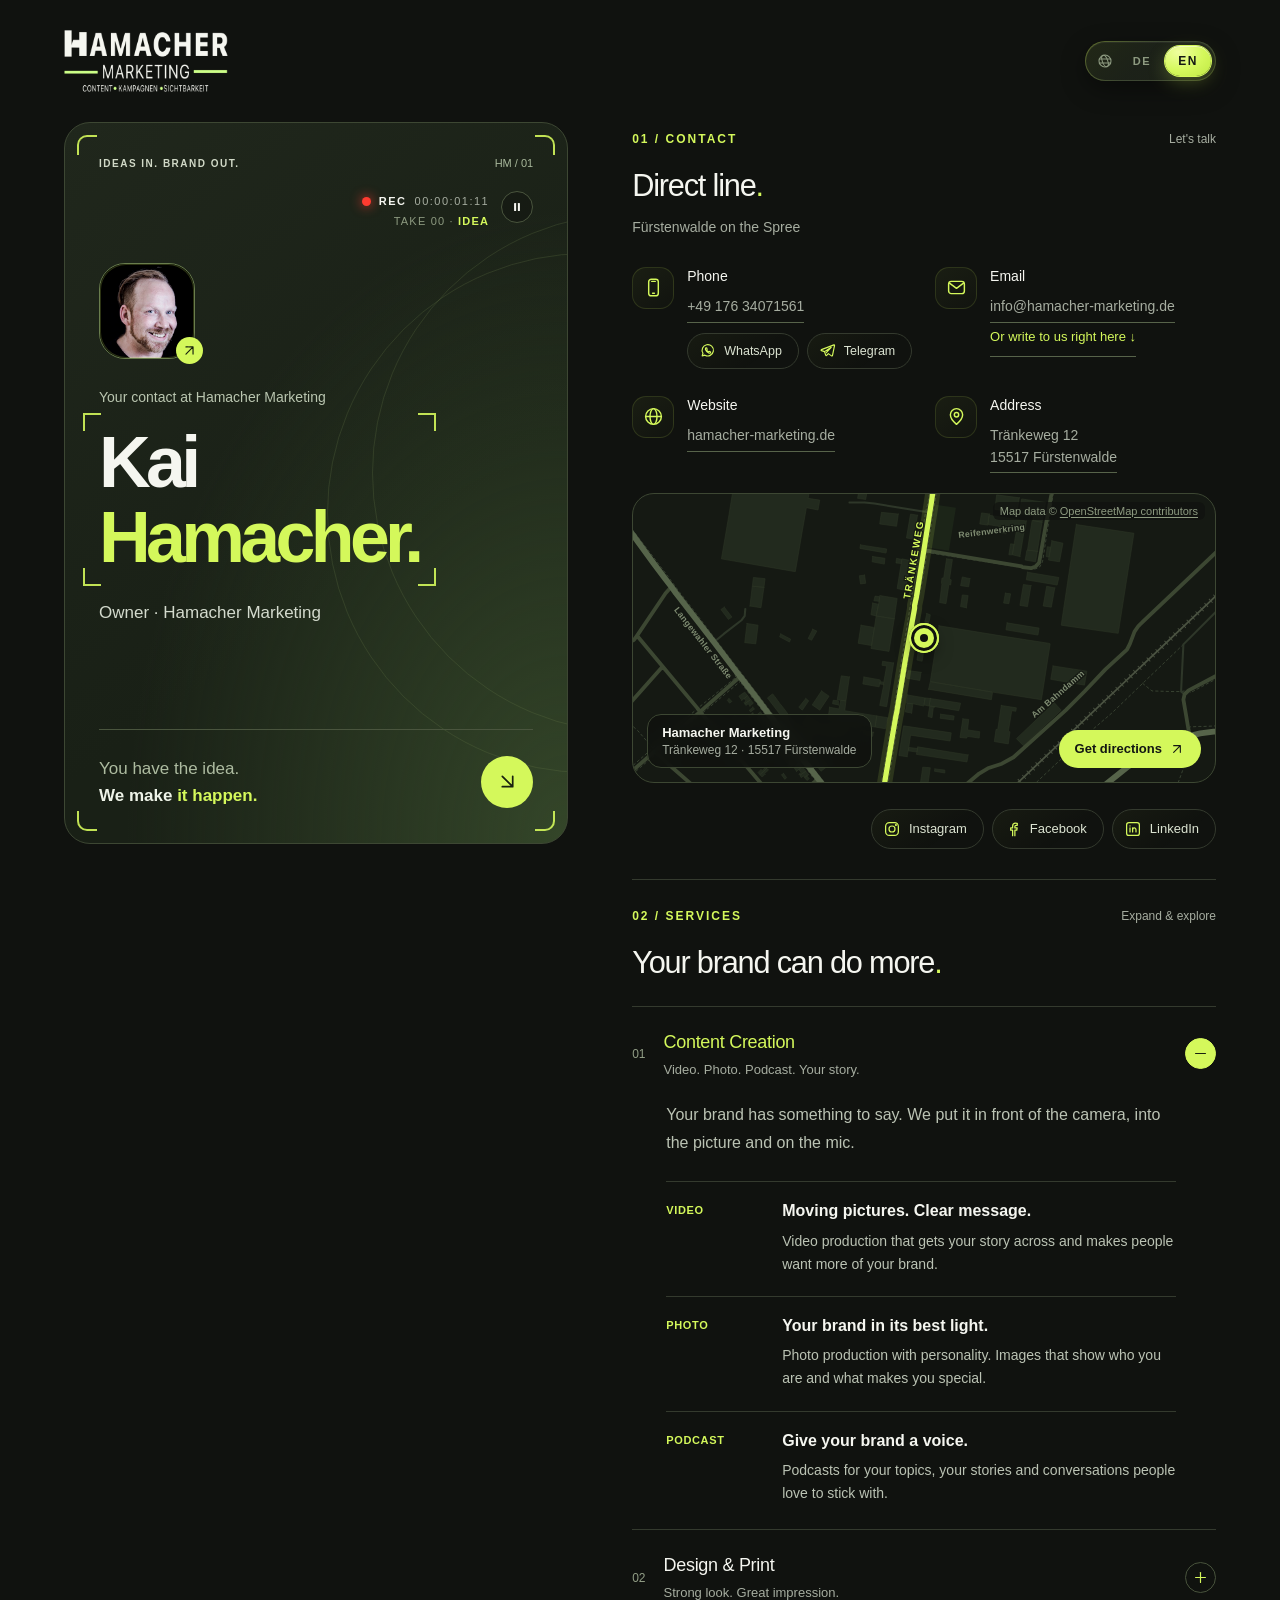
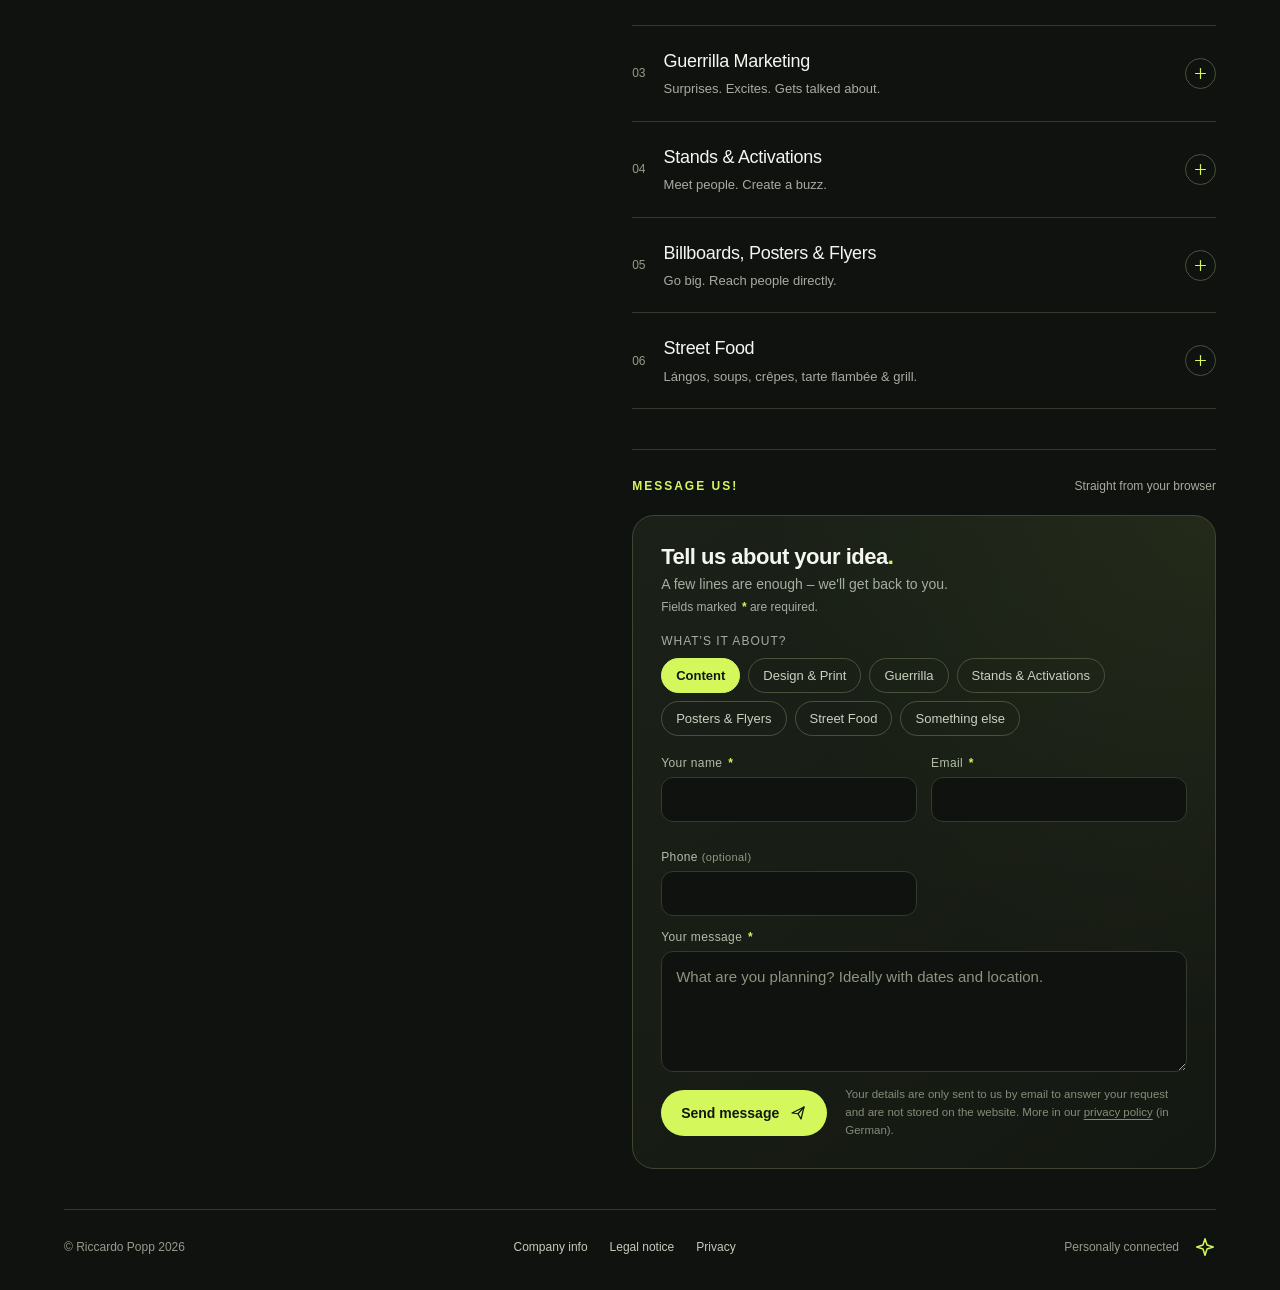
==== commit 561bd2cb: "fehler in notejs behoben" ====
--- a/index.html
+++ b/index.html
@@ -18,7 +18,7 @@
 <link rel="icon" type="image/svg+xml" href="assets/favicon.svg">
 <link rel="icon" type="image/png" sizes="32x32" href="assets/favicon-32.png">
 <link rel="apple-touch-icon" href="assets/apple-touch-icon.png">
-<link rel="stylesheet" href="styles.css">
+<link rel="stylesheet" href="styles.css?v=20261101">
 </head>
 <body>
 <a class="skip-link" href="#inhalt" data-i18n="skip">Zum Inhalt springen</a>
@@ -134,8 +134,8 @@
 </main>
 <footer><span>© Riccardo Popp 2026</span><nav class="footer-legal" aria-label="Seitennavigation"><a href="fragen-und-antworten.html" data-i18n="k98">Unternehmensinformationen</a><a href="impressum.html" data-i18n="k99">Impressum</a><a href="datenschutz.html" data-i18n="k100">Datenschutz</a></nav><span><span data-i18n="k101">Persönlich verbunden</span><span class="footer-star" aria-hidden="true"><svg class="ui-icon" viewBox="0 0 24 24" fill="none" stroke="currentColor" stroke-width="1.65" stroke-linecap="round" stroke-linejoin="round" aria-hidden="true"><path d="m12 3 2.2 6.8L21 12l-6.8 2.2L12 21l-2.2-6.8L3 12l6.8-2.2L12 3Z"/></svg></span></span></footer>
 </div>
-<script src="i18n-en.js"></script>
-<script src="i18n.js"></script>
-<script src="script.js"></script>
+<script src="i18n-en.js?v=20261101"></script>
+<script src="i18n.js?v=20261101"></script>
+<script src="script.js?v=20261101"></script>
 </body>
 </html>
--- a/styles.css
+++ b/styles.css
@@ -1649,10 +1649,6 @@
   background: linear-gradient(145deg,#d4f85b08,transparent 70%);
   transition: border-color .2s,transform .3s cubic-bezier(.2,.8,.2,1);
 }
-.food-menu li:hover {
-  border-color: #d4f85b66;
-  transform: translateY(-2px);
-}
 .food-menu b {
   font-size: 15px;
   font-weight: 600;
@@ -1782,29 +1778,55 @@
   transform: translateY(8px);
   transition: opacity .3s .05s,transform .4s .05s cubic-bezier(.2,.8,.2,1);
 }
-.food-menu li:is(:hover,:focus-visible,:focus) {
+.food-menu li:is(.is-open,:focus-visible) {
   border-color: #d4f85b88;
   background: radial-gradient(ellipse at 50% 40%,#d4f85b1c,transparent 70%);
 }
-.food-menu li:is(:hover,:focus-visible,:focus) .food-text {
+.food-menu li:is(.is-open,:focus-visible) .food-text {
   opacity: 0;
   transform: translateY(-12px);
 }
-.food-menu li:is(:hover,:focus-visible,:focus) .food-art {
+.food-menu li:is(.is-open,:focus-visible) .food-art {
   opacity: 1;
   transform: none;
 }
-.food-menu li:is(:hover,:focus-visible,:focus) .food-caption {
+.food-menu li:is(.is-open,:focus-visible) .food-caption {
   opacity: 1;
   transform: none;
 }
-.food-menu li:is(:hover,:focus-visible,:focus) .steam {
+.food-menu li:is(.is-open,:focus-visible) .steam {
   animation: steam 1.8s ease-in-out infinite;
   animation-delay: var(--d,0s);
 }
 .food-menu li:focus-visible {
   outline: 3px solid var(--accent);
   outline-offset: 3px;
+}
+/* Hover nur bei Maus/Trackpad – am Handy klappt Antippen die Kachel um (Klasse is-open, script.js) */
+@media (hover: hover) and (pointer: fine) {
+  .food-menu li:hover {
+    transform: translateY(-2px);
+  }
+  .food-menu li:hover {
+    border-color: #d4f85b88;
+    background: radial-gradient(ellipse at 50% 40%,#d4f85b1c,transparent 70%);
+  }
+  .food-menu li:hover .food-text {
+    opacity: 0;
+    transform: translateY(-12px);
+  }
+  .food-menu li:hover .food-art {
+    opacity: 1;
+    transform: none;
+  }
+  .food-menu li:hover .food-caption {
+    opacity: 1;
+    transform: none;
+  }
+  .food-menu li:hover .steam {
+    animation: steam 1.8s ease-in-out infinite;
+    animation-delay: var(--d,0s);
+  }
 }
 @keyframes steam { 0%{opacity:0;transform:translateY(6px)}40%{opacity:.7}100%{opacity:0;transform:translateY(-8px)} }
 @media (max-width: 420px) {
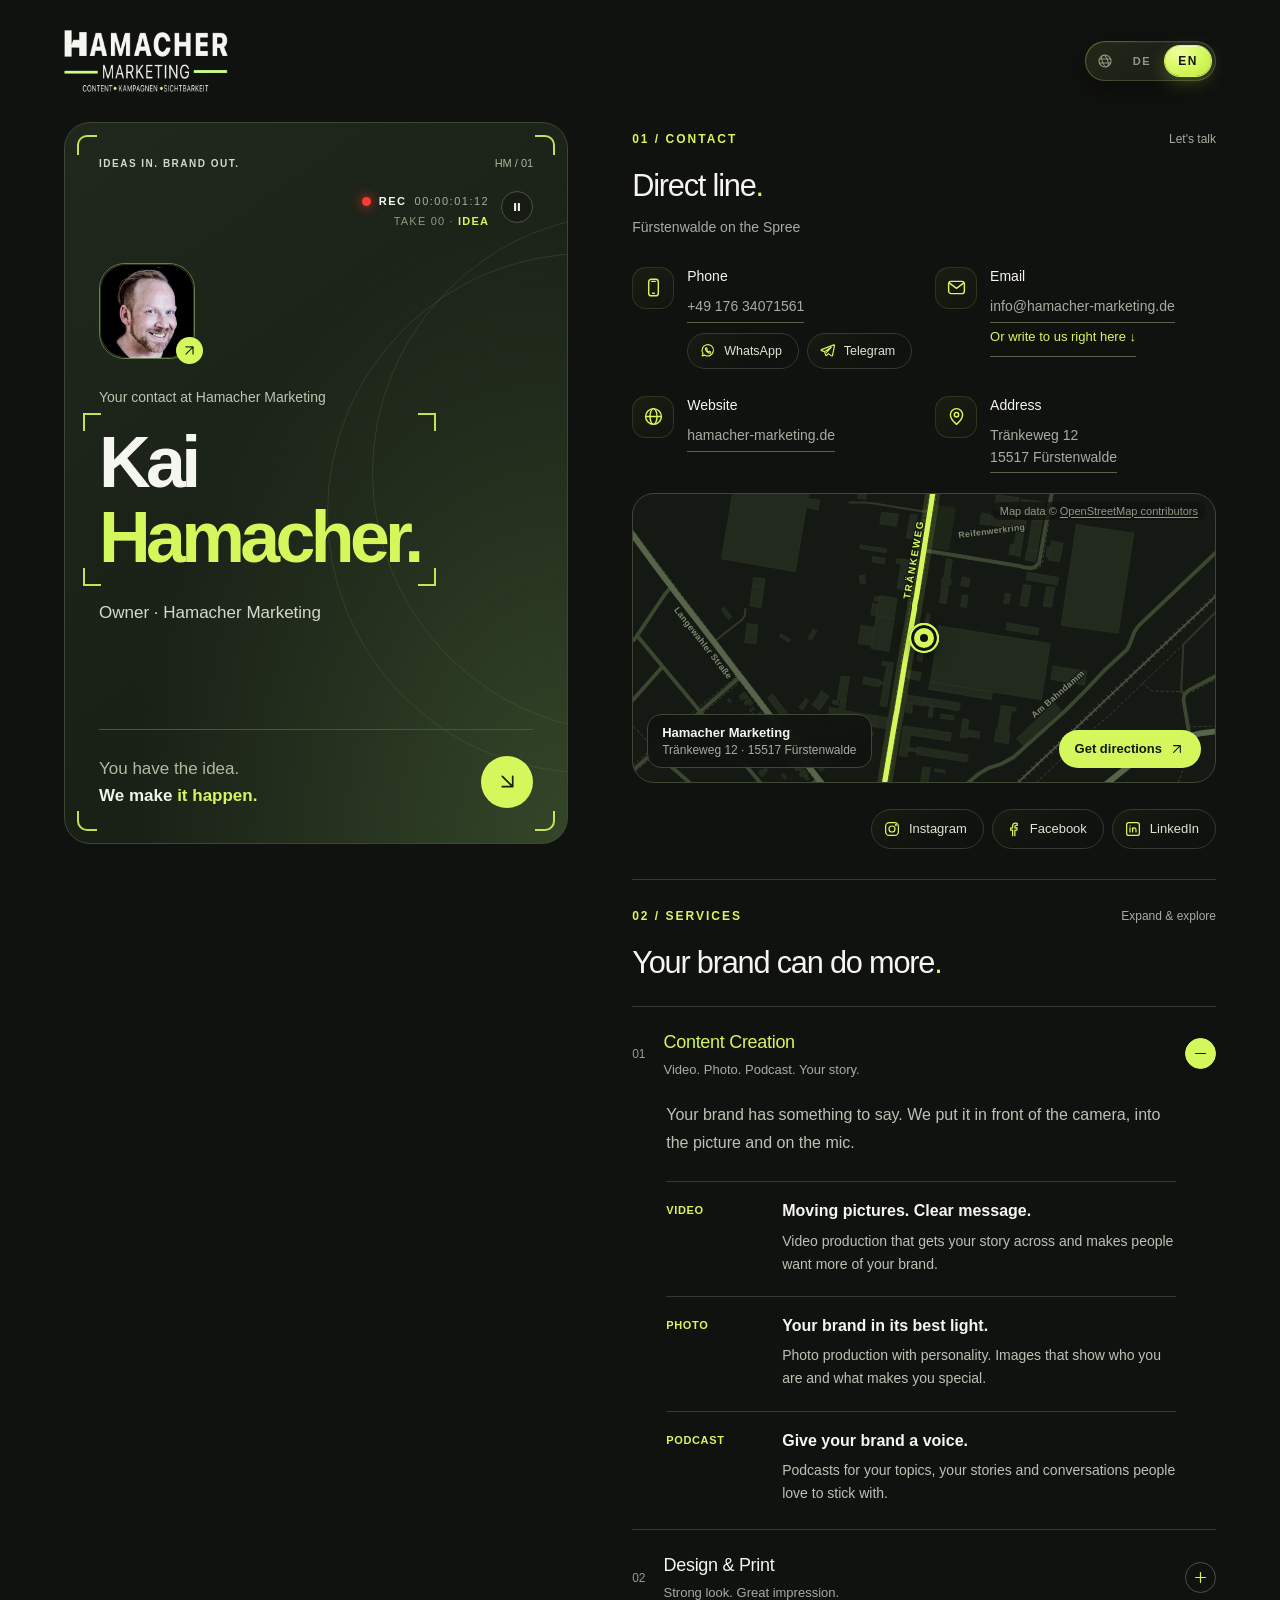
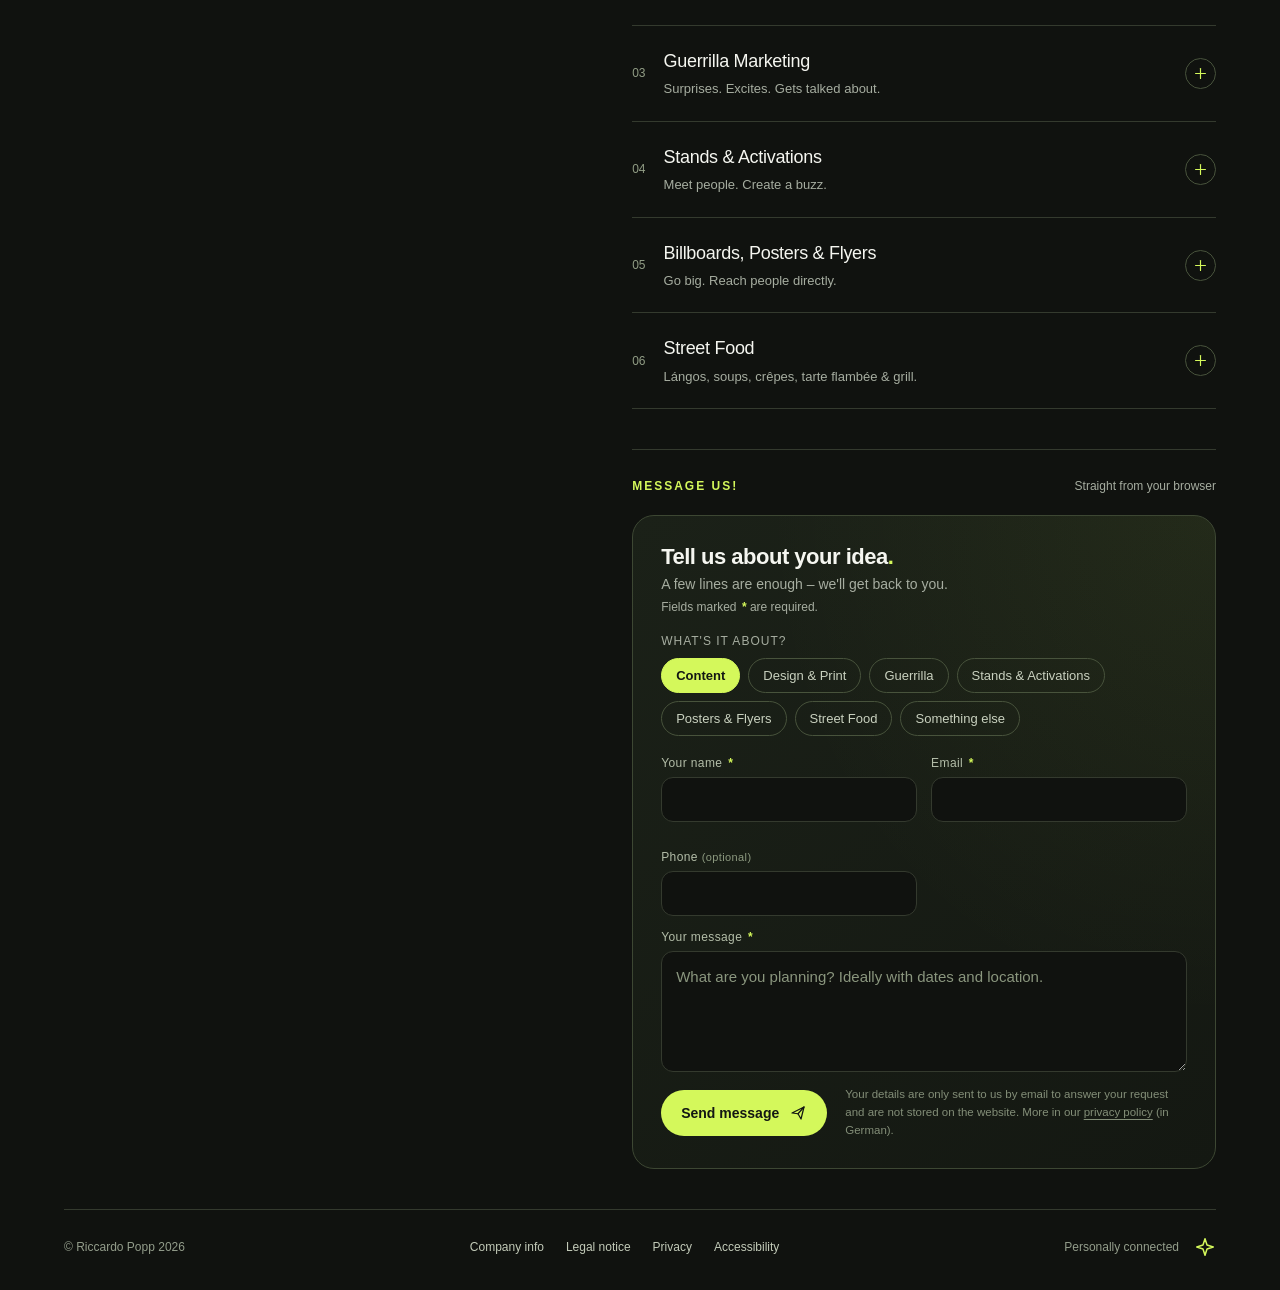
==== commit 2f4daf80: "Barrierefreiheit" ====
--- a/index.html
+++ b/index.html
@@ -18,7 +18,7 @@
 <link rel="icon" type="image/svg+xml" href="assets/favicon.svg">
 <link rel="icon" type="image/png" sizes="32x32" href="assets/favicon-32.png">
 <link rel="apple-touch-icon" href="assets/apple-touch-icon.png">
-<link rel="stylesheet" href="styles.css?v=20261101">
+<link rel="stylesheet" href="styles.css?v=20261101d">
 </head>
 <body>
 <a class="skip-link" href="#inhalt" data-i18n="skip">Zum Inhalt springen</a>
@@ -98,6 +98,7 @@
 <li><span class="production-label" data-i18n="k63">FLYER</span><div><h3 data-i18n="k64">Von Hand zu Hand. Im Kopf dabei.</h3><p data-i18n="k65">Wir verteilen deine Flyer dort, wo du deine Zielgruppe erreichst – zum Beispiel rund um Veranstaltungen oder bei einer passenden Promotionaktion.</p></div></li>
 </ul></div></details>
 <details name="services"><summary><span class="number">06</span><span class="service-name" data-i18n="k66">Streetfood<small>Lángos, Suppen, Crêpes, Flammkuchen &amp; Grill.</small></span><span class="toggle" aria-hidden="true"><svg class="ui-icon" viewBox="0 0 24 24" fill="none" stroke="currentColor" stroke-width="1.65" stroke-linecap="round" stroke-linejoin="round" aria-hidden="true"><path d="M5 12h14"/><path class="plus-vertical" d="M12 5v14"/></svg></span></summary><div class="detail-content"><p data-i18n="k67">Gutes Essen zieht Menschen an. Mit unseren Food-Ständen bringen wir Genuss auf Veranstaltungen aller Art – frisch zubereitet, direkt vor Ort.</p>
+<p class="food-hint"><svg class="ui-icon" viewBox="0 0 24 24" fill="none" stroke="currentColor" stroke-width="1.65" stroke-linecap="round" stroke-linejoin="round" aria-hidden="true"><path d="M9 11V5.5a1.5 1.5 0 0 1 3 0V10m0-1.5a1.5 1.5 0 0 1 3 0V11m0-1a1.5 1.5 0 0 1 3 0v4.5a6 6 0 0 1-6 6h-.6a6 6 0 0 1-4.6-2.2L4.6 15.5a1.6 1.6 0 0 1 2.4-2.1L9 15"/><path d="M6.5 4.5 5 3M13.5 4.5 15 3M10.5 2V.5" opacity=".6"/></svg><span data-i18n="foodHint">Zum Umdrehen auf eine Kachel tippen.</span></p>
 <ul class="food-menu" aria-label="Unser Streetfood">
 <li tabindex="0"><span class="food-text"><b>Lángos</b><span data-i18n="k68">Ungarischer Klassiker, frisch ausgebacken</span></span><svg class="food-art" viewBox="0 0 120 80" aria-hidden="true" focusable="false"><path class="steam" style="--d:0.0s" d="M48 22c-4-4 4-7 0-12"/><path class="steam" style="--d:0.35s" d="M60 22c-4-4 4-7 0-12"/><path class="steam" style="--d:0.7s" d="M72 22c-4-4 4-7 0-12"/><path class="fill" d="M20 50c0-10 18-19 40-19s40 9 40 19-18 19-40 19-40-9-40-19Z"/><path class="thin" d="M30 50c0-6 13-12 30-12s30 6 30 12-13 12-30 12-30-6-30-12Z" stroke-dasharray="3 4"/><path class="ink" d="M42 49c5-6 12 3 18-2s12 4 17-1"/><path d="M45 56l5-2M58 57l6-1M70 54l5 2M52 44l4 2M66 44l5-1"/></svg><span class="food-caption" aria-hidden="true">Lángos</span></li>
 <li tabindex="0"><span class="food-text"><b data-i18n="k69">Suppen</b><span data-i18n="k70">Heiß aus dem Kessel, ideal für kühle Tage</span></span><svg class="food-art" viewBox="0 0 120 80" aria-hidden="true" focusable="false"><path class="steam" style="--d:0.0s" d="M46 22c-4-4 4-7 0-12"/><path class="steam" style="--d:0.35s" d="M58 22c-4-4 4-7 0-12"/><path class="steam" style="--d:0.7s" d="M70 22c-4-4 4-7 0-12"/><path class="fill" d="M24 40h72c0 14-16 26-36 26S24 54 24 40Z"/><path class="ink" d="M30 42c12 5 48 5 60 0"/><path d="M50 70h20"/><path class="ink" d="M88 16 74 36"/><ellipse class="ink" cx="91" cy="12" rx="4" ry="6" transform="rotate(35 91 12)"/></svg><span class="food-caption" aria-hidden="true" data-i18n="k69">Suppen</span></li>
@@ -132,10 +133,10 @@
 </section>
 </div>
 </main>
-<footer><span>© Riccardo Popp 2026</span><nav class="footer-legal" aria-label="Seitennavigation"><a href="fragen-und-antworten.html" data-i18n="k98">Unternehmensinformationen</a><a href="impressum.html" data-i18n="k99">Impressum</a><a href="datenschutz.html" data-i18n="k100">Datenschutz</a></nav><span><span data-i18n="k101">Persönlich verbunden</span><span class="footer-star" aria-hidden="true"><svg class="ui-icon" viewBox="0 0 24 24" fill="none" stroke="currentColor" stroke-width="1.65" stroke-linecap="round" stroke-linejoin="round" aria-hidden="true"><path d="m12 3 2.2 6.8L21 12l-6.8 2.2L12 21l-2.2-6.8L3 12l6.8-2.2L12 3Z"/></svg></span></span></footer>
+<footer><span>© Riccardo Popp 2026</span><nav class="footer-legal" aria-label="Seitennavigation"><a href="fragen-und-antworten.html" data-i18n="k98">Unternehmensinformationen</a><a href="impressum.html" data-i18n="k99">Impressum</a><a href="datenschutz.html" data-i18n="k100">Datenschutz</a><a href="barrierefreiheit.html" data-i18n="footA11y">Barrierefreiheit</a></nav><span><span data-i18n="k101">Persönlich verbunden</span><span class="footer-star" aria-hidden="true"><svg class="ui-icon" viewBox="0 0 24 24" fill="none" stroke="currentColor" stroke-width="1.65" stroke-linecap="round" stroke-linejoin="round" aria-hidden="true"><path d="m12 3 2.2 6.8L21 12l-6.8 2.2L12 21l-2.2-6.8L3 12l6.8-2.2L12 3Z"/></svg></span></span></footer>
 </div>
-<script src="i18n-en.js?v=20261101"></script>
-<script src="i18n.js?v=20261101"></script>
-<script src="script.js?v=20261101"></script>
+<script src="i18n-en.js?v=20261101d"></script>
+<script src="i18n.js?v=20261101d"></script>
+<script src="script.js?v=20261101d"></script>
 </body>
 </html>
--- a/styles.css
+++ b/styles.css
@@ -2363,3 +2363,84 @@
 .contact-item .social-links a:is(:hover,:focus-visible) {
   color: #131713;
 }
+
+/* Streetfood: Hinweise fürs Antippen – nur auf Touch-Geräten */
+.food-hint {
+  display: none;
+}
+@media (hover: none), (pointer: coarse) {
+  .food-hint {
+    display: flex;
+    align-items: center;
+    gap: 8px;
+    margin: 18px 0 -8px;
+    font-size: 13px !important;
+    color: var(--accent) !important;
+  }
+  .food-hint .ui-icon {
+    width: 18px;
+    height: 18px;
+    flex-shrink: 0;
+    animation: tap-hint 2.2s ease-in-out infinite;
+  }
+  .food-menu li::after {
+    content: '↻';
+    position: absolute;
+    top: 9px;
+    right: 9px;
+    width: 22px;
+    height: 22px;
+    display: grid;
+    place-items: center;
+    border: 1px solid #d4f85b55;
+    border-radius: 50%;
+    font-size: 13px;
+    line-height: 1;
+    color: var(--accent);
+    background: #10120fcc;
+    transition: transform .4s cubic-bezier(.2,.8,.2,1);
+  }
+  .food-menu li.is-open::after {
+    content: '↺';
+    transform: rotate(-180deg);
+  }
+  .food-menu li .food-text b {
+    padding-right: 22px;
+  }
+}
+@keyframes tap-hint { 0%,60%,100%{transform:none} 70%{transform:translateY(2px) scale(.9)} 80%{transform:none} }
+@media (hover: none), (pointer: coarse) {
+  .detail-content .food-hint {
+    margin: 20px 0 -6px;
+  }
+}
+@media (hover: none), (pointer: coarse) {
+  /* Dreh-Symbol ersetzt am Handy den grünen Punkt, damit lange Namen nicht umbrechen */
+  .food-menu b::before {
+    display: none;
+  }
+  .food-menu li .food-text b {
+    padding-right: 20px;
+  }
+  .food-menu li::after {
+    top: 8px;
+    right: 8px;
+    width: 20px;
+    height: 20px;
+    font-size: 12px;
+  }
+}
+
+/* Footer mit vier Links: am Handy sauber in zwei Spalten */
+@media (max-width: 720px) {
+  .footer-legal {
+    display: grid;
+    grid-template-columns: auto auto;
+    justify-content: start;
+    column-gap: 28px;
+    row-gap: 0;
+  }
+  .footer-legal a {
+    font-size: 13px;
+  }
+}
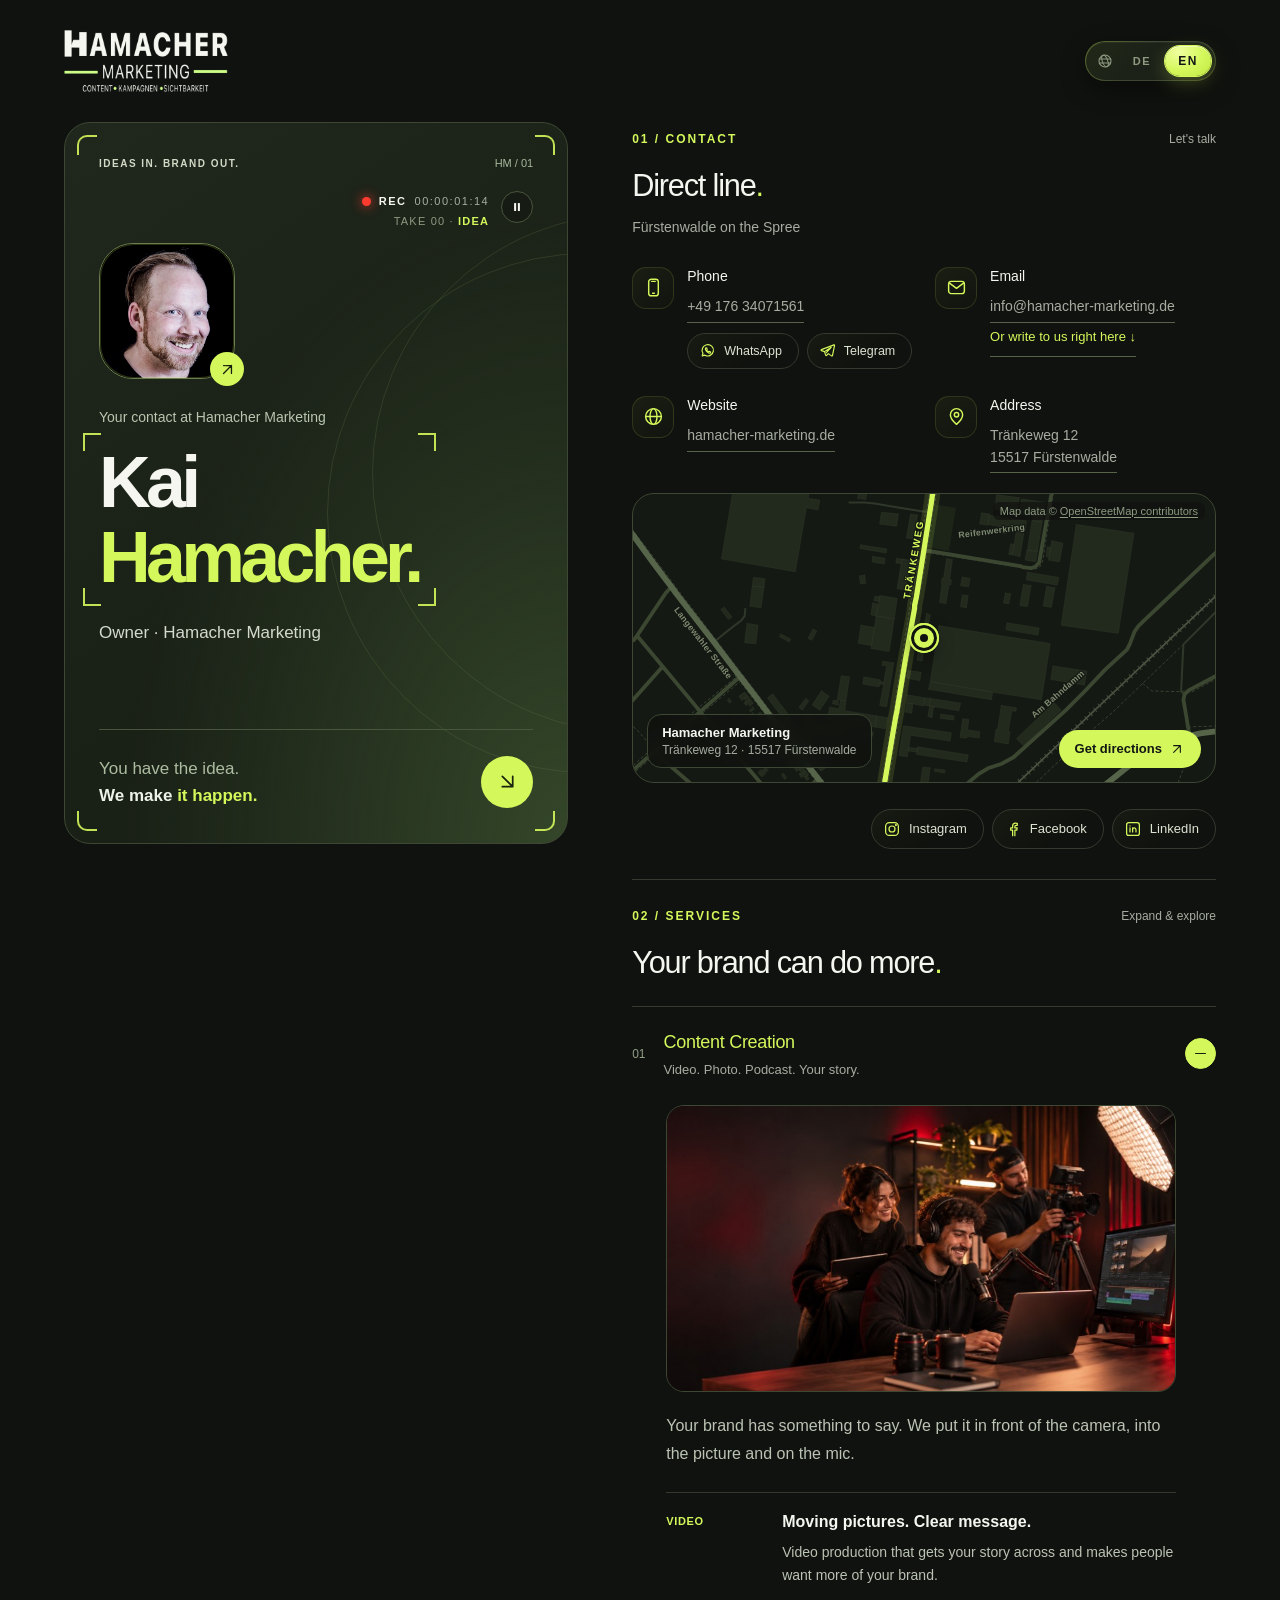
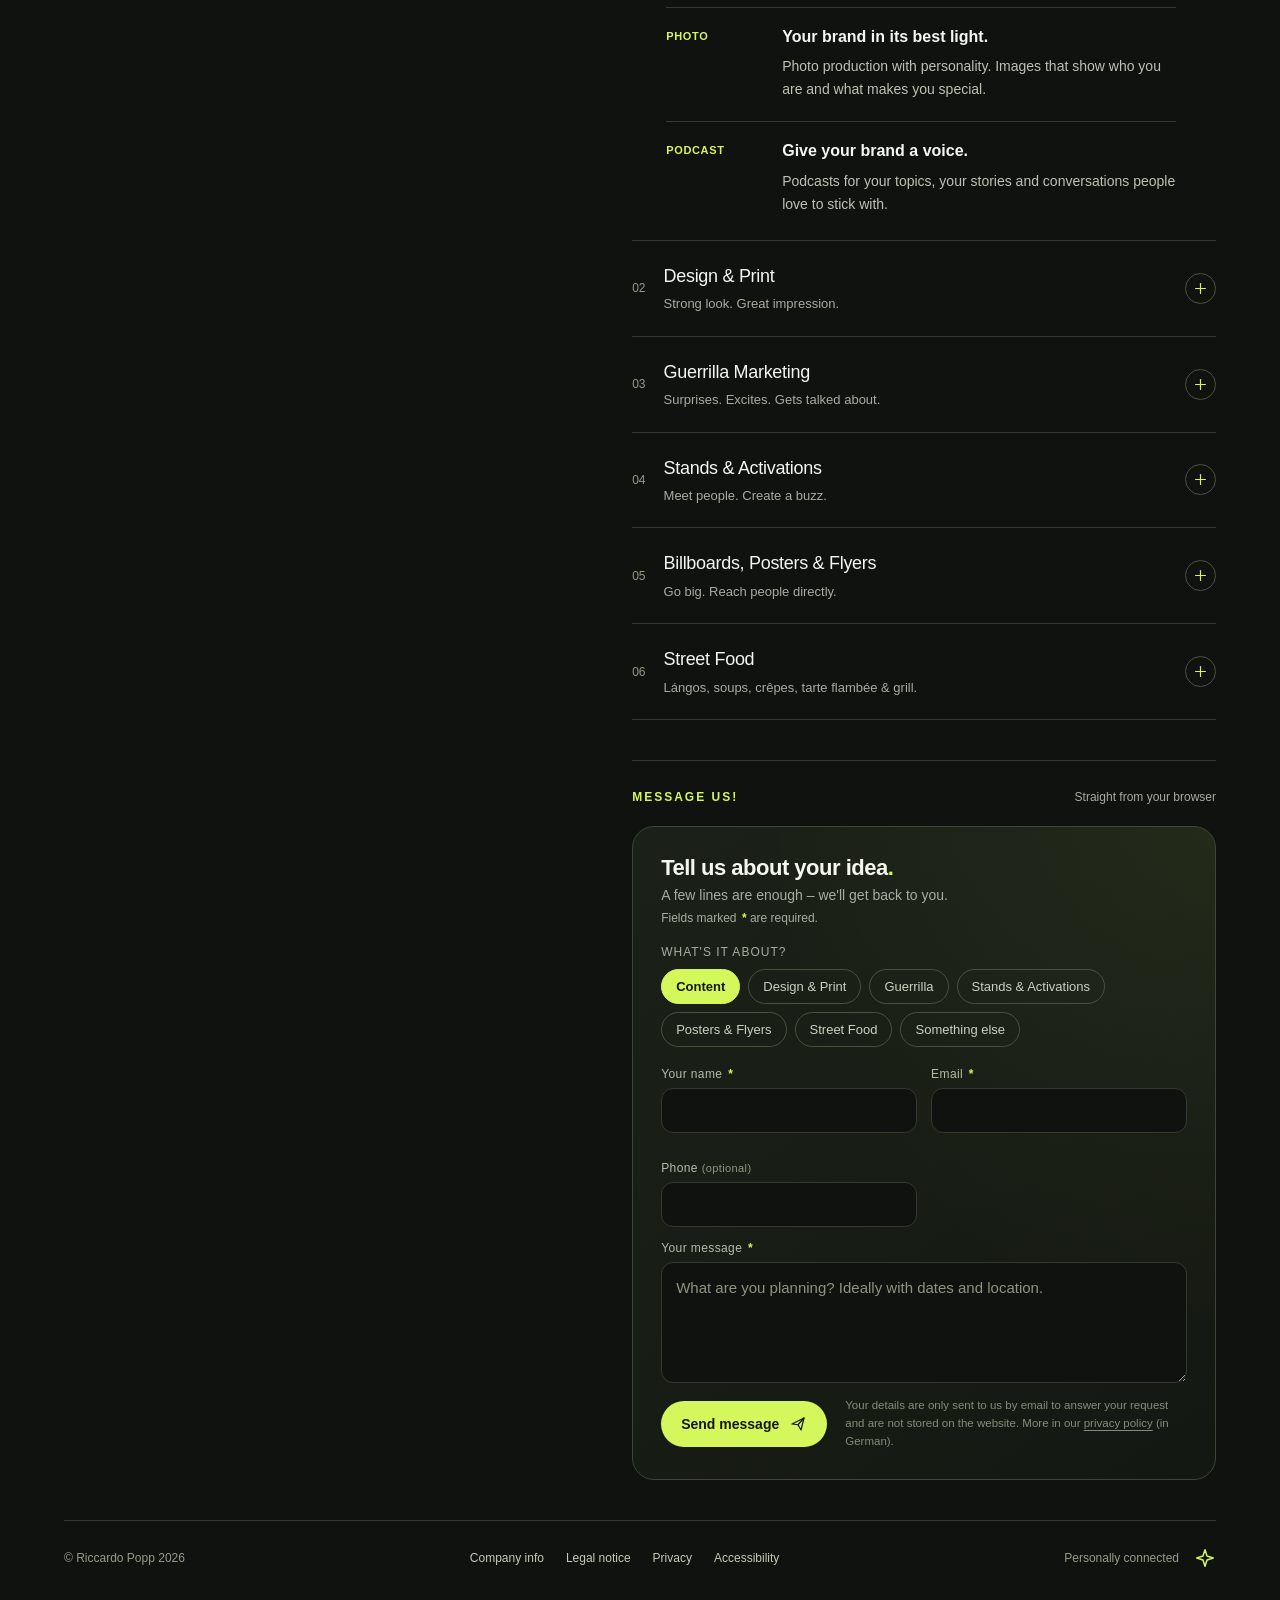
==== commit b2b762e0: "Bilder eingefügt" ====
--- a/index.html
+++ b/index.html
@@ -18,7 +18,7 @@
 <link rel="icon" type="image/svg+xml" href="assets/favicon.svg">
 <link rel="icon" type="image/png" sizes="32x32" href="assets/favicon-32.png">
 <link rel="apple-touch-icon" href="assets/apple-touch-icon.png">
-<link rel="stylesheet" href="styles.css?v=20261101d">
+<link rel="stylesheet" href="styles.css?v=20261101g">
 </head>
 <body>
 <a class="skip-link" href="#inhalt" data-i18n="skip">Zum Inhalt springen</a>
@@ -27,7 +27,7 @@
 <main id="inhalt" tabindex="-1">
 <section class="identity" aria-labelledby="person">
 <div class="identity-top"><span class="eyebrow" data-i18n="k0">IDEEN AN. MARKE RAUS.</span><span class="card-index">HM / 01</span></div>
-<div class="identity-content"><div class="monogram"><img class="portrait" src="assets/kai-hamacher-portrait.jpg" width="288" height="288" alt="Porträtfoto von Kai Hamacher"><span aria-hidden="true"><svg class="ui-icon" viewBox="0 0 24 24" fill="none" stroke="currentColor" stroke-width="1.65" stroke-linecap="round" stroke-linejoin="round" aria-hidden="true"><path d="M7 17 17 7M7 7h10v10"/></svg></span></div><p class="intro" data-i18n="k1">Dein Kontakt bei Hamacher Marketing</p><h1 id="person"><span class="line"><span class="in">Kai</span></span> <span class="line"><span class="in hl">Hamacher.</span></span></h1><p class="position" data-i18n="k2">Inhaber · Hamacher Marketing</p></div>
+<div class="identity-content"><div class="monogram"><img class="portrait" src="assets/kai-hamacher-portrait.jpg" width="440" height="440" alt="Porträtfoto von Kai Hamacher"><span aria-hidden="true"><svg class="ui-icon" viewBox="0 0 24 24" fill="none" stroke="currentColor" stroke-width="1.65" stroke-linecap="round" stroke-linejoin="round" aria-hidden="true"><path d="M7 17 17 7M7 7h10v10"/></svg></span></div><p class="intro" data-i18n="k1">Dein Kontakt bei Hamacher Marketing</p><h1 id="person"><span class="line"><span class="in">Kai</span></span> <span class="line"><span class="in hl">Hamacher.</span></span></h1><p class="position" data-i18n="k2">Inhaber · Hamacher Marketing</p></div>
 <div class="identity-bottom"><span><span data-i18n="k3">Du hast die Idee.</span><br><strong><span data-i18n="k4">Wir machen</span> <span class="rotor" aria-hidden="true"><span class="rotor-word is-in" data-i18n="k5">was draus.</span></span><span class="sr-only" data-i18n="k5">was draus.</span></strong></span><a class="round-link" href="#kontakt" aria-label="Zu den Kontaktdaten"><svg class="ui-icon" viewBox="0 0 24 24" fill="none" stroke="currentColor" stroke-width="1.65" stroke-linecap="round" stroke-linejoin="round" aria-hidden="true"><path d="M7 7 17 17M7 17h10V7"/></svg></a></div>
 <div class="orbit orbit-one" aria-hidden="true"></div><div class="orbit orbit-two" aria-hidden="true"></div>
 <button type="button" class="motion-toggle" aria-pressed="false" aria-label="Animationen anhalten" hidden><svg class="ui-icon icon-pause" viewBox="0 0 24 24" fill="currentColor" aria-hidden="true"><rect x="7" y="5" width="3.5" height="14" rx="1"/><rect x="13.5" y="5" width="3.5" height="14" rx="1"/></svg><svg class="ui-icon icon-play" viewBox="0 0 24 24" fill="currentColor" aria-hidden="true"><path d="M8 5.5v13a1 1 0 0 0 1.5.86l10.5-6.5a1 1 0 0 0 0-1.72L9.5 4.64A1 1 0 0 0 8 5.5Z"/></svg></button>
@@ -73,38 +73,38 @@
 </section>
 <section class="services" aria-labelledby="services-title"><div class="section-head"><span class="eyebrow" data-i18n="k18">02 / ANGEBOTE</span><span class="mini-label" data-i18n="k19">Aufklappen &amp; entdecken</span></div><h2 id="services-title" data-i18n="k20">Deine Marke kann mehr<span>.</span></h2>
 <div class="accordion">
-<details name="services" open><summary><span class="number">01</span><span class="service-name" data-i18n="k21">Content Creation<small>Video. Foto. Podcast. Deine Story.</small></span><span class="toggle" aria-hidden="true"><svg class="ui-icon" viewBox="0 0 24 24" fill="none" stroke="currentColor" stroke-width="1.65" stroke-linecap="round" stroke-linejoin="round" aria-hidden="true"><path d="M5 12h14"/><path class="plus-vertical" d="M12 5v14"/></svg></span></summary><div class="detail-content"><p data-i18n="k22">Deine Marke hat etwas zu erzählen. Wir bringen sie vor die Kamera, ins Bild und ans Mikro.</p><ul class="production-list">
+<details name="services" open><summary><span class="number">01</span><span class="service-name" data-i18n="k21">Content Creation<small>Video. Foto. Podcast. Deine Story.</small></span><span class="toggle" aria-hidden="true"><svg class="ui-icon" viewBox="0 0 24 24" fill="none" stroke="currentColor" stroke-width="1.65" stroke-linecap="round" stroke-linejoin="round" aria-hidden="true"><path d="M5 12h14"/><path class="plus-vertical" d="M12 5v14"/></svg></span></summary><div class="detail-content"><figure class="service-photo"><img src="assets/img/content-creation-1200.jpg" srcset="assets/img/content-creation-800.jpg 800w, assets/img/content-creation-1200.jpg 1200w" sizes="(max-width: 720px) 92vw, 560px" width="1200" height="675" loading="lazy" decoding="async" alt="Team bei einer Video- und Podcast-Produktion im Studio"></figure><p data-i18n="k22">Deine Marke hat etwas zu erzählen. Wir bringen sie vor die Kamera, ins Bild und ans Mikro.</p><ul class="production-list">
 <li><span class="production-label">VIDEO</span><div><h3 data-i18n="k23">Bewegte Bilder. Klare Botschaft.</h3><p data-i18n="k24">Videoproduktion, die deine Geschichte auf den Punkt bringt und Lust auf deine Marke macht.</p></div></li>
 <li><span class="production-label" data-i18n="k25">FOTO</span><div><h3 data-i18n="k26">Deine Marke im besten Licht.</h3><p data-i18n="k27">Fotoproduktion mit Persönlichkeit. Bilder, die zeigen, wer du bist und was dich ausmacht.</p></div></li>
 <li><span class="production-label">PODCAST</span><div><h3 data-i18n="k28">Gib deiner Marke eine Stimme.</h3><p data-i18n="k29">Podcasts für deine Themen, deine Geschichten und Gespräche, bei denen man gerne dranbleibt.</p></div></li>
 </ul></div></details>
-<details name="services"><summary><span class="number">02</span><span class="service-name" data-i18n="k30">Design &amp; Print<small>Starker Look. Guter Eindruck.</small></span><span class="toggle" aria-hidden="true"><svg class="ui-icon" viewBox="0 0 24 24" fill="none" stroke="currentColor" stroke-width="1.65" stroke-linecap="round" stroke-linejoin="round" aria-hidden="true"><path d="M5 12h14"/><path class="plus-vertical" d="M12 5v14"/></svg></span></summary><div class="detail-content"><p data-i18n="k31">Deine Marke darf auffallen. Wir geben ihr einen Look mit Charakter – auf dem Display, auf Papier und mitten im Alltag.</p><ul class="production-list">
+<details name="services"><summary><span class="number">02</span><span class="service-name" data-i18n="k30">Design &amp; Print<small>Starker Look. Guter Eindruck.</small></span><span class="toggle" aria-hidden="true"><svg class="ui-icon" viewBox="0 0 24 24" fill="none" stroke="currentColor" stroke-width="1.65" stroke-linecap="round" stroke-linejoin="round" aria-hidden="true"><path d="M5 12h14"/><path class="plus-vertical" d="M12 5v14"/></svg></span></summary><div class="detail-content"><figure class="service-photo"><img src="assets/img/design-print-1200.jpg" srcset="assets/img/design-print-800.jpg 800w, assets/img/design-print-1200.jpg 1200w" sizes="(max-width: 720px) 92vw, 560px" width="1200" height="675" loading="lazy" decoding="async" alt="Farbfächer, Visitenkarten und Druckmuster auf einem Arbeitstisch"></figure><p data-i18n="k31">Deine Marke darf auffallen. Wir geben ihr einen Look mit Charakter – auf dem Display, auf Papier und mitten im Alltag.</p><ul class="production-list">
 <li><span class="production-label">DESIGN</span><div><h3 data-i18n="k32">Wiedererkennen statt weiterwischen.</h3><p data-i18n="k33">Zum Beispiel mit einem markanten Logo, einem stimmigen Markenauftritt oder Social-Media-Grafiken, die sofort nach dir aussehen.</p></div></li>
 <li><span class="production-label">PRINT</span><div><h3 data-i18n="k34">Deine Botschaft zum Mitnehmen.</h3><p data-i18n="k35">Ob Visitenkarte, Flyer oder Broschüre: Wir machen aus deinen Inhalten Drucksachen, die man gerne in die Hand nimmt.</p></div></li>
 <li><span class="production-label">FORMAT</span><div><h3 data-i18n="k36">Kleine Karte. Große Bühne.</h3><p data-i18n="k37">Vom kompakten Gutschein bis zum aufmerksamkeitsstarken Banner oder Roll-up: Dein Auftritt bekommt das passende Format.</p></div></li>
 </ul></div></details>
-<details name="services"><summary><span class="number">03</span><span class="service-name" data-i18n="k38">Guerilla-Marketing<small>Überrascht. Begeistert. Spricht sich rum.</small></span><span class="toggle" aria-hidden="true"><svg class="ui-icon" viewBox="0 0 24 24" fill="none" stroke="currentColor" stroke-width="1.65" stroke-linecap="round" stroke-linejoin="round" aria-hidden="true"><path d="M5 12h14"/><path class="plus-vertical" d="M12 5v14"/></svg></span></summary><div class="detail-content"><p data-i18n="k39">Ein guter Einfall kann einen ganzen Platz zum Gespräch machen. Wir entwickeln ungewöhnliche Aktionen, die neugierig machen und zu deiner Marke passen.</p><ul class="production-list">
+<details name="services"><summary><span class="number">03</span><span class="service-name" data-i18n="k38">Guerilla-Marketing<small>Überrascht. Begeistert. Spricht sich rum.</small></span><span class="toggle" aria-hidden="true"><svg class="ui-icon" viewBox="0 0 24 24" fill="none" stroke="currentColor" stroke-width="1.65" stroke-linecap="round" stroke-linejoin="round" aria-hidden="true"><path d="M5 12h14"/><path class="plus-vertical" d="M12 5v14"/></svg></span></summary><div class="detail-content"><figure class="service-photo"><img src="assets/img/guerilla-marketing-1200.jpg" srcset="assets/img/guerilla-marketing-800.jpg 800w, assets/img/guerilla-marketing-1200.jpg 1200w" sizes="(max-width: 720px) 92vw, 560px" width="1200" height="675" loading="lazy" decoding="async" alt="Riesige Astronautenfigur als Blickfang in einer Fußgängerzone am Abend"></figure><p data-i18n="k39">Ein guter Einfall kann einen ganzen Platz zum Gespräch machen. Wir entwickeln ungewöhnliche Aktionen, die neugierig machen und zu deiner Marke passen.</p><ul class="production-list">
 <li><span class="production-label">WOW</span><div><h3 data-i18n="k40">Damit rechnet hier keiner.</h3><p data-i18n="k41">Wie wäre es mit einer überraschenden Pop-up-Inszenierung oder einem übergroßen Produkt als Fotomotiv? So wird aus einem Alltagsort ein Hingucker.</p></div></li>
 <li><span class="production-label" data-i18n="k42">MITMACHEN</span><div><h3 data-i18n="k43">Mittendrin statt nur dabei.</h3><p data-i18n="k44">Eine kleine Straßen-Challenge, eine kreative Fotoaktion oder ein interaktives Rätsel: Gib Menschen etwas zu erleben und einen Grund, mitzumachen.</p></div></li>
 <li><span class="production-label" data-i18n="k45">GESPRÄCH</span><div><h3 data-i18n="k46">Eine Idee geht weiter.</h3><p data-i18n="k47">Zum Beispiel mit einer ungewöhnlichen Kostprobe oder einer überraschenden Verteilaktion. Eine persönliche Begegnung liefert die Geschichte zum Weitererzählen.</p></div></li>
 </ul></div></details>
-<details name="services"><summary><span class="number">04</span><span class="service-name" data-i18n="k48">Stände &amp; Aktionen<small>Menschen treffen. Stimmung machen.</small></span><span class="toggle" aria-hidden="true"><svg class="ui-icon" viewBox="0 0 24 24" fill="none" stroke="currentColor" stroke-width="1.65" stroke-linecap="round" stroke-linejoin="round" aria-hidden="true"><path d="M5 12h14"/><path class="plus-vertical" d="M12 5v14"/></svg></span></summary><div class="detail-content"><p data-i18n="k49">Hier wird deine Marke erlebbar. Mit Ständen und Aktionen bringen wir Menschen zusammen – zum Ausprobieren, Mitmachen und Kennenlernen.</p><ul class="production-list">
+<details name="services"><summary><span class="number">04</span><span class="service-name" data-i18n="k48">Stände &amp; Aktionen<small>Menschen treffen. Stimmung machen.</small></span><span class="toggle" aria-hidden="true"><svg class="ui-icon" viewBox="0 0 24 24" fill="none" stroke="currentColor" stroke-width="1.65" stroke-linecap="round" stroke-linejoin="round" aria-hidden="true"><path d="M5 12h14"/><path class="plus-vertical" d="M12 5v14"/></svg></span></summary><div class="detail-content"><figure class="service-photo"><img src="assets/img/staende-aktionen-1200.jpg" srcset="assets/img/staende-aktionen-800.jpg 800w, assets/img/staende-aktionen-1200.jpg 1200w" sizes="(max-width: 720px) 92vw, 560px" width="1200" height="675" loading="lazy" decoding="async" alt="Promotionstand mit Glücksrad, an dem Besucher kleine Geschenktüten bekommen"></figure><p data-i18n="k49">Hier wird deine Marke erlebbar. Mit Ständen und Aktionen bringen wir Menschen zusammen – zum Ausprobieren, Mitmachen und Kennenlernen.</p><ul class="production-list">
 <li><span class="production-label">PROMOTION</span><div><h3 data-i18n="k50">Ein Stand. Viele gute Gespräche.</h3><p data-i18n="k51">Zum Beispiel ein Promotionstand beim Stadtfest, eine Produktvorstellung auf einer Messe oder eine Mitmachaktion zur Geschäftseröffnung.</p></div></li>
 <li><span class="production-label" data-i18n="k52">AKTIONEN</span><div><h3 data-i18n="k53">Vorbeikommen wird Mitmachen.</h3><p data-i18n="k54">Ob Glücksrad, kleine Challenge oder Produktprobe: Wir schaffen Anlässe, stehen zu bleiben und deine Marke kennenzulernen.</p></div></li>
 </ul></div></details>
-<details name="services"><summary><span class="number">05</span><span class="service-name" data-i18n="k55">Großplakate, Plakatieren &amp; Flyern<small>Groß rauskommen. Direkt ankommen.</small></span><span class="toggle" aria-hidden="true"><svg class="ui-icon" viewBox="0 0 24 24" fill="none" stroke="currentColor" stroke-width="1.65" stroke-linecap="round" stroke-linejoin="round" aria-hidden="true"><path d="M5 12h14"/><path class="plus-vertical" d="M12 5v14"/></svg></span></summary><div class="detail-content"><p data-i18n="k56">Deine Botschaft gehört nach draußen. Wir bringen sie auf große Flächen, an passende Plakatstandorte und mit Flyern direkt zu den Menschen.</p><ul class="production-list">
+<details name="services"><summary><span class="number">05</span><span class="service-name" data-i18n="k55">Großplakate, Plakatieren &amp; Flyern<small>Groß rauskommen. Direkt ankommen.</small></span><span class="toggle" aria-hidden="true"><svg class="ui-icon" viewBox="0 0 24 24" fill="none" stroke="currentColor" stroke-width="1.65" stroke-linecap="round" stroke-linejoin="round" aria-hidden="true"><path d="M5 12h14"/><path class="plus-vertical" d="M12 5v14"/></svg></span></summary><div class="detail-content"><figure class="service-photo"><img src="assets/img/plakate-flyer-1200.jpg" srcset="assets/img/plakate-flyer-800.jpg 800w, assets/img/plakate-flyer-1200.jpg 1200w" sizes="(max-width: 720px) 92vw, 560px" width="1200" height="675" loading="lazy" decoding="async" alt="Plakatieren an einer Wand und Verteilen von Flyern in der Innenstadt"></figure><p data-i18n="k56">Deine Botschaft gehört nach draußen. Wir bringen sie auf große Flächen, an passende Plakatstandorte und mit Flyern direkt zu den Menschen.</p><ul class="production-list">
 <li><span class="production-label" data-i18n="k57">GROSSFORMAT</span><div><h3 data-i18n="k58">Mehr Fläche für deine Marke.</h3><p data-i18n="k59">Großplakate für einen Auftritt, den man schon von Weitem sieht. Zum Beispiel für deine Neueröffnung, ein Event oder eine aufmerksamkeitsstarke Kampagne.</p></div></li>
 <li><span class="production-label" data-i18n="k60">PLAKATE</span><div><h3 data-i18n="k61">Dein Thema wird Stadtgespräch.</h3><p data-i18n="k62">Wir übernehmen das Plakatieren an abgestimmten Standorten. So werden etwa Konzerte, Veranstaltungen oder lokale Angebote im Stadtbild sichtbar.</p></div></li>
 <li><span class="production-label" data-i18n="k63">FLYER</span><div><h3 data-i18n="k64">Von Hand zu Hand. Im Kopf dabei.</h3><p data-i18n="k65">Wir verteilen deine Flyer dort, wo du deine Zielgruppe erreichst – zum Beispiel rund um Veranstaltungen oder bei einer passenden Promotionaktion.</p></div></li>
 </ul></div></details>
-<details name="services"><summary><span class="number">06</span><span class="service-name" data-i18n="k66">Streetfood<small>Lángos, Suppen, Crêpes, Flammkuchen &amp; Grill.</small></span><span class="toggle" aria-hidden="true"><svg class="ui-icon" viewBox="0 0 24 24" fill="none" stroke="currentColor" stroke-width="1.65" stroke-linecap="round" stroke-linejoin="round" aria-hidden="true"><path d="M5 12h14"/><path class="plus-vertical" d="M12 5v14"/></svg></span></summary><div class="detail-content"><p data-i18n="k67">Gutes Essen zieht Menschen an. Mit unseren Food-Ständen bringen wir Genuss auf Veranstaltungen aller Art – frisch zubereitet, direkt vor Ort.</p>
+<details name="services"><summary><span class="number">06</span><span class="service-name" data-i18n="k66">Streetfood<small>Lángos, Suppen, Crêpes, Flammkuchen &amp; Grill.</small></span><span class="toggle" aria-hidden="true"><svg class="ui-icon" viewBox="0 0 24 24" fill="none" stroke="currentColor" stroke-width="1.65" stroke-linecap="round" stroke-linejoin="round" aria-hidden="true"><path d="M5 12h14"/><path class="plus-vertical" d="M12 5v14"/></svg></span></summary><div class="detail-content"><figure class="service-photo"><img src="assets/img/streetfood-stand-1200.jpg" srcset="assets/img/streetfood-stand-800.jpg 800w, assets/img/streetfood-stand-1200.jpg 1200w" sizes="(max-width: 720px) 92vw, 560px" width="1200" height="675" loading="lazy" decoding="async" alt="Lángos-Stand mit Holzverkleidung, Lichterketten und Speisetafeln am Abend"></figure><p data-i18n="k67">Gutes Essen zieht Menschen an. Mit unseren Food-Ständen bringen wir Genuss auf Veranstaltungen aller Art – frisch zubereitet, direkt vor Ort.</p>
 <p class="food-hint"><svg class="ui-icon" viewBox="0 0 24 24" fill="none" stroke="currentColor" stroke-width="1.65" stroke-linecap="round" stroke-linejoin="round" aria-hidden="true"><path d="M9 11V5.5a1.5 1.5 0 0 1 3 0V10m0-1.5a1.5 1.5 0 0 1 3 0V11m0-1a1.5 1.5 0 0 1 3 0v4.5a6 6 0 0 1-6 6h-.6a6 6 0 0 1-4.6-2.2L4.6 15.5a1.6 1.6 0 0 1 2.4-2.1L9 15"/><path d="M6.5 4.5 5 3M13.5 4.5 15 3M10.5 2V.5" opacity=".6"/></svg><span data-i18n="foodHint">Zum Umdrehen auf eine Kachel tippen.</span></p>
 <ul class="food-menu" aria-label="Unser Streetfood">
-<li tabindex="0"><span class="food-text"><b>Lángos</b><span data-i18n="k68">Ungarischer Klassiker, frisch ausgebacken</span></span><svg class="food-art" viewBox="0 0 120 80" aria-hidden="true" focusable="false"><path class="steam" style="--d:0.0s" d="M48 22c-4-4 4-7 0-12"/><path class="steam" style="--d:0.35s" d="M60 22c-4-4 4-7 0-12"/><path class="steam" style="--d:0.7s" d="M72 22c-4-4 4-7 0-12"/><path class="fill" d="M20 50c0-10 18-19 40-19s40 9 40 19-18 19-40 19-40-9-40-19Z"/><path class="thin" d="M30 50c0-6 13-12 30-12s30 6 30 12-13 12-30 12-30-6-30-12Z" stroke-dasharray="3 4"/><path class="ink" d="M42 49c5-6 12 3 18-2s12 4 17-1"/><path d="M45 56l5-2M58 57l6-1M70 54l5 2M52 44l4 2M66 44l5-1"/></svg><span class="food-caption" aria-hidden="true">Lángos</span></li>
-<li tabindex="0"><span class="food-text"><b data-i18n="k69">Suppen</b><span data-i18n="k70">Heiß aus dem Kessel, ideal für kühle Tage</span></span><svg class="food-art" viewBox="0 0 120 80" aria-hidden="true" focusable="false"><path class="steam" style="--d:0.0s" d="M46 22c-4-4 4-7 0-12"/><path class="steam" style="--d:0.35s" d="M58 22c-4-4 4-7 0-12"/><path class="steam" style="--d:0.7s" d="M70 22c-4-4 4-7 0-12"/><path class="fill" d="M24 40h72c0 14-16 26-36 26S24 54 24 40Z"/><path class="ink" d="M30 42c12 5 48 5 60 0"/><path d="M50 70h20"/><path class="ink" d="M88 16 74 36"/><ellipse class="ink" cx="91" cy="12" rx="4" ry="6" transform="rotate(35 91 12)"/></svg><span class="food-caption" aria-hidden="true" data-i18n="k69">Suppen</span></li>
-<li tabindex="0"><span class="food-text"><b>Crêpes</b><span data-i18n="k71">Süß oder herzhaft, frisch von der Platte</span></span><svg class="food-art" viewBox="0 0 120 80" aria-hidden="true" focusable="false"><path class="steam" style="--d:0.0s" d="M52 18c-4-4 4-7 0-12"/><path class="steam" style="--d:0.35s" d="M66 18c-4-4 4-7 0-12"/><ellipse class="thin" cx="60" cy="60" rx="46" ry="11"/><path class="fill" d="M28 56 60 24l32 32c-10 5-54 5-64 0Z"/><path d="M60 24l2 34"/><path class="ink" d="M40 48l7-6 6 7 7-8 6 8 7-7 6 6"/><circle class="dot" cx="48" cy="38" r="1.3"/><circle class="dot" cx="74" cy="40" r="1.3"/><circle class="dot" cx="62" cy="33" r="1.3"/></svg><span class="food-caption" aria-hidden="true">Crêpes</span></li>
-<li tabindex="0"><span class="food-text"><b data-i18n="k72">Flammkuchen</b><span data-i18n="k73">Dünn, knusprig und vielseitig belegt</span></span><svg class="food-art" viewBox="0 0 120 80" aria-hidden="true" focusable="false"><path class="steam" style="--d:0.0s" d="M46 18c-4-4 4-7 0-12"/><path class="steam" style="--d:0.35s" d="M62 18c-4-4 4-7 0-12"/><path class="steam" style="--d:0.7s" d="M78 18c-4-4 4-7 0-12"/><rect class="thin" x="14" y="30" width="80" height="38" rx="6"/><rect class="thin" x="94" y="43" width="16" height="12" rx="4"/><path class="fill" d="M22 38c10-3 52-3 64 0 2 8 2 16 0 24-12 3-54 3-64 0-2-8-2-16 0-24Z"/><circle class="ink" cx="36" cy="46" r="4"/><circle class="ink" cx="58" cy="54" r="4"/><circle class="ink" cx="74" cy="44" r="3.5"/><path class="bits" d="M46 44h5M66 52h5M40 56h5M79 56h4M52 47h3"/></svg><span class="food-caption" aria-hidden="true" data-i18n="k72">Flammkuchen</span></li>
-<li tabindex="0"><span class="food-text"><b data-i18n="k74">Grill &amp; Co.</b><span data-i18n="k75">Bratwurst, Steak und alles, was dazugehört</span></span><svg class="food-art" viewBox="0 0 120 80" aria-hidden="true" focusable="false"><path class="steam" style="--d:0.0s" d="M44 14c-4-4 4-7 0-12"/><path class="steam" style="--d:0.35s" d="M62 14c-4-4 4-7 0-12"/><path class="steam" style="--d:0.7s" d="M80 14c-4-4 4-7 0-12"/><rect class="fill" x="28" y="30" width="28" height="9" rx="4.5"/><rect class="fill" x="62" y="28" width="30" height="9" rx="4.5" transform="rotate(-6 77 32)"/><path class="thin" d="M36 31v7M44 31v7M70 29v7M78 28v7"/><path d="M20 42h80"/><path class="ink" d="M26 44c0 12 15 20 34 20s34-8 34-20"/><path class="ink" d="M44 62l-7 14M76 62l7 14"/></svg><span class="food-caption" aria-hidden="true" data-i18n="k74">Grill &amp; Co.</span></li>
+<li tabindex="0"><span class="food-text"><b>Lángos</b><span data-i18n="k68">Ungarischer Klassiker, frisch ausgebacken</span></span><img class="food-art food-photo" src="assets/img/food-langos.jpg" width="600" height="338" loading="lazy" decoding="async" alt="Lángos mit Schmand, Käse und Schnittlauch"><span class="food-caption" aria-hidden="true">Lángos</span></li>
+<li tabindex="0"><span class="food-text"><b data-i18n="k69">Suppen</b><span data-i18n="k70">Heiß aus dem Kessel, ideal für kühle Tage</span></span><img class="food-art food-photo" src="assets/img/food-suppe.jpg" width="600" height="338" loading="lazy" decoding="async" alt="Deftige Suppe im Brotlaib"><span class="food-caption" aria-hidden="true" data-i18n="k69">Suppen</span></li>
+<li tabindex="0"><span class="food-text"><b>Crêpes</b><span data-i18n="k71">Süß oder herzhaft, frisch von der Platte</span></span><img class="food-art food-photo" src="assets/img/food-crepes.jpg" width="600" height="338" loading="lazy" decoding="async" alt="Crêpe mit Schokoladensoße und frischen Beeren"><span class="food-caption" aria-hidden="true">Crêpes</span></li>
+<li tabindex="0"><span class="food-text"><b data-i18n="k72">Flammkuchen</b><span data-i18n="k73">Dünn, knusprig und vielseitig belegt</span></span><img class="food-art food-photo" src="assets/img/food-flammkuchen.jpg" width="600" height="338" loading="lazy" decoding="async" alt="Flammkuchen mit Speck und roten Zwiebeln"><span class="food-caption" aria-hidden="true" data-i18n="k72">Flammkuchen</span></li>
+<li tabindex="0"><span class="food-text"><b data-i18n="k74">Grill &amp; Co.</b><span data-i18n="k75">Bratwurst, Steak und alles, was dazugehört</span></span><img class="food-art food-photo" src="assets/img/food-grill.jpg" width="600" height="338" loading="lazy" decoding="async" alt="Würstchen, Steaks und Gemüse auf dem Schwenkgrill"><span class="food-caption" aria-hidden="true" data-i18n="k74">Grill &amp; Co.</span></li>
 <li class="food-more" tabindex="0"><span class="food-text"><b data-i18n="k76">Und mehr</b><span data-i18n="k77">Sprich uns an – wir stellen dein Angebot zusammen</span></span><svg class="food-art" viewBox="0 0 120 80" aria-hidden="true" focusable="false"><path class="fill" d="M24 30h72l-7-15H31Z"/><path d="M24 30q6 7 12 0q6 7 12 0q6 7 12 0q6 7 12 0q6 7 12 0q6 7 12 0"/><path class="ink" d="M30 34v32h60V34M30 50h60"/><circle cx="60" cy="42" r="0.1"/><path d="M60 56v-12M54 50h12" class="plus"/><path class="thin" d="M22 66h76"/></svg><span class="food-caption" aria-hidden="true" data-i18n="k76">Und mehr</span></li>
 </ul><ul class="production-list">
 <li><span class="production-label">EVENTS</span><div><h3 data-i18n="k78">Vom Stadtfest bis zur Feier.</h3><p data-i18n="k79">Ob Stadtfest, Firmenevent oder private Feier: Wir kommen mit dem Stand zu deiner Veranstaltung und kümmern uns um die Verpflegung deiner Gäste.</p></div></li>
@@ -135,8 +135,8 @@
 </main>
 <footer><span>© Riccardo Popp 2026</span><nav class="footer-legal" aria-label="Seitennavigation"><a href="fragen-und-antworten.html" data-i18n="k98">Unternehmensinformationen</a><a href="impressum.html" data-i18n="k99">Impressum</a><a href="datenschutz.html" data-i18n="k100">Datenschutz</a><a href="barrierefreiheit.html" data-i18n="footA11y">Barrierefreiheit</a></nav><span><span data-i18n="k101">Persönlich verbunden</span><span class="footer-star" aria-hidden="true"><svg class="ui-icon" viewBox="0 0 24 24" fill="none" stroke="currentColor" stroke-width="1.65" stroke-linecap="round" stroke-linejoin="round" aria-hidden="true"><path d="m12 3 2.2 6.8L21 12l-6.8 2.2L12 21l-2.2-6.8L3 12l6.8-2.2L12 3Z"/></svg></span></span></footer>
 </div>
-<script src="i18n-en.js?v=20261101d"></script>
-<script src="i18n.js?v=20261101d"></script>
-<script src="script.js?v=20261101d"></script>
+<script src="i18n-en.js?v=20261101g"></script>
+<script src="i18n.js?v=20261101g"></script>
+<script src="script.js?v=20261101g"></script>
 </body>
 </html>
--- a/styles.css
+++ b/styles.css
@@ -2444,3 +2444,96 @@
     font-size: 13px;
   }
 }
+
+/* Beitragsbild in einem Angebot (z. B. Streetfood-Stand) */
+.service-photo {
+  margin: 4px 0 20px;
+  border: 1px solid #3d4733;
+  border-radius: 18px;
+  overflow: hidden;
+  aspect-ratio: 16 / 9;
+  background: #151913;
+}
+.service-photo img {
+  display: block;
+  width: 100%;
+  height: 100%;
+  object-fit: cover;
+  transition: transform 1.2s cubic-bezier(.2,.8,.2,1);
+}
+details[open] .service-photo img {
+  animation: photo-in .9s cubic-bezier(.2,.8,.2,1) both;
+}
+@media (hover: hover) and (pointer: fine) {
+  .service-photo:hover img {
+    transform: scale(1.04);
+  }
+}
+@keyframes photo-in { from { opacity: 0; transform: scale(1.05); } }
+@media (max-width: 720px) {
+  .service-photo {
+    border-radius: 14px;
+    margin-bottom: 16px;
+  }
+}
+
+/* Streetfood-Kacheln mit echten Fotos: Foto füllt die Kachel, Name liegt auf einem Verlauf */
+.food-menu .food-photo {
+  inset: 0;
+  top: 0;
+  left: 0;
+  width: 100%;
+  height: 100%;
+  object-fit: cover;
+  translate: none;
+  border-radius: inherit;
+  transform: scale(1.08);
+}
+.food-menu li:has(.food-photo) .food-caption {
+  bottom: 0;
+  padding: 26px 10px 10px;
+  background: linear-gradient(transparent, #0b0d0ae6);
+  border-radius: 0 0 14px 14px;
+}
+.food-menu li:is(.is-open,:focus-visible) .food-photo {
+  transform: none;
+}
+@media (hover: hover) and (pointer: fine) {
+  .food-menu li:hover .food-photo {
+    transform: none;
+  }
+}
+
+/* Größeres Porträt in der Hero-Karte */
+.monogram {
+  width: 136px;
+  height: 136px;
+  border-radius: 34px;
+}
+.monogram .portrait {
+  border-radius: 33px;
+}
+.monogram span {
+  width: 34px;
+  height: 34px;
+  right: -10px;
+  bottom: -8px;
+}
+.monogram span .ui-icon {
+  width: 19px;
+  height: 19px;
+}
+@media (max-width: 720px) {
+  .monogram {
+    width: 112px;
+    height: 112px;
+    border-radius: 28px;
+  }
+  .monogram .portrait {
+    border-radius: 27px;
+  }
+  .monogram span {
+    width: 30px;
+    height: 30px;
+  }
+}
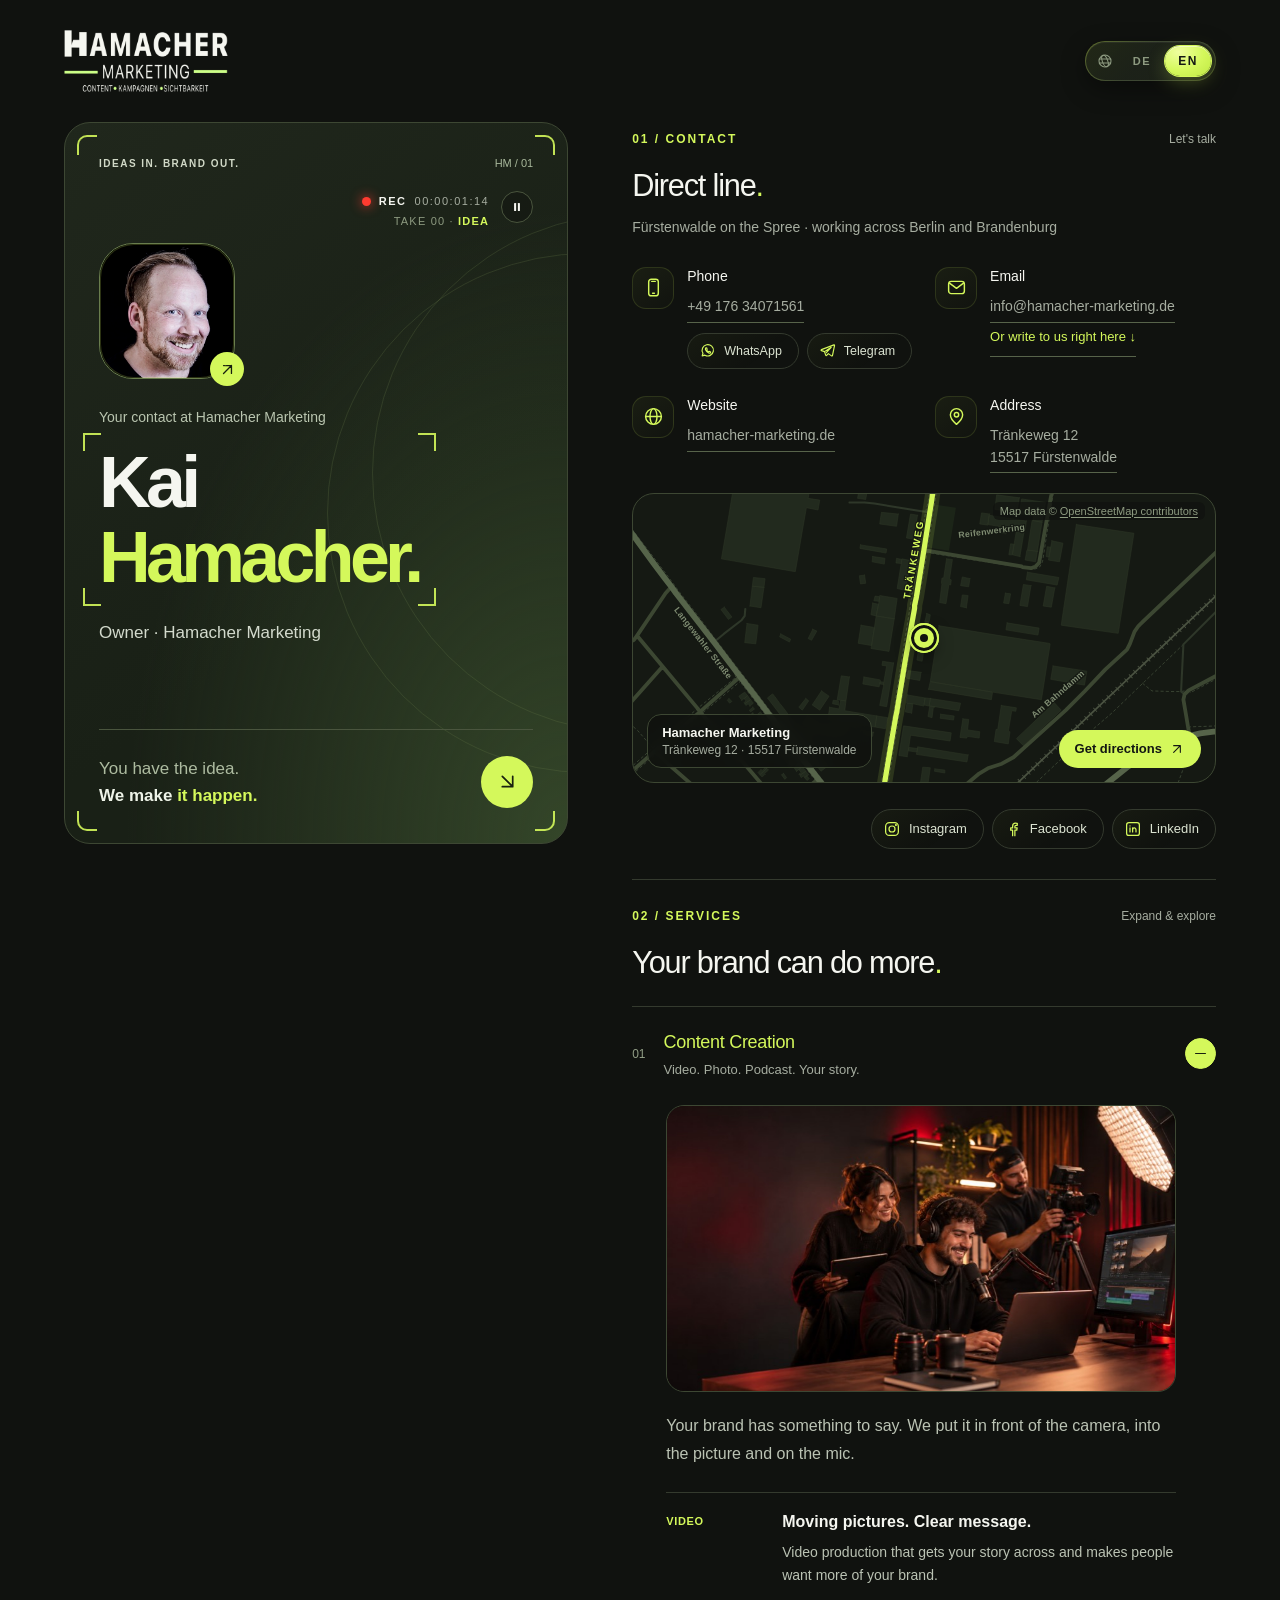
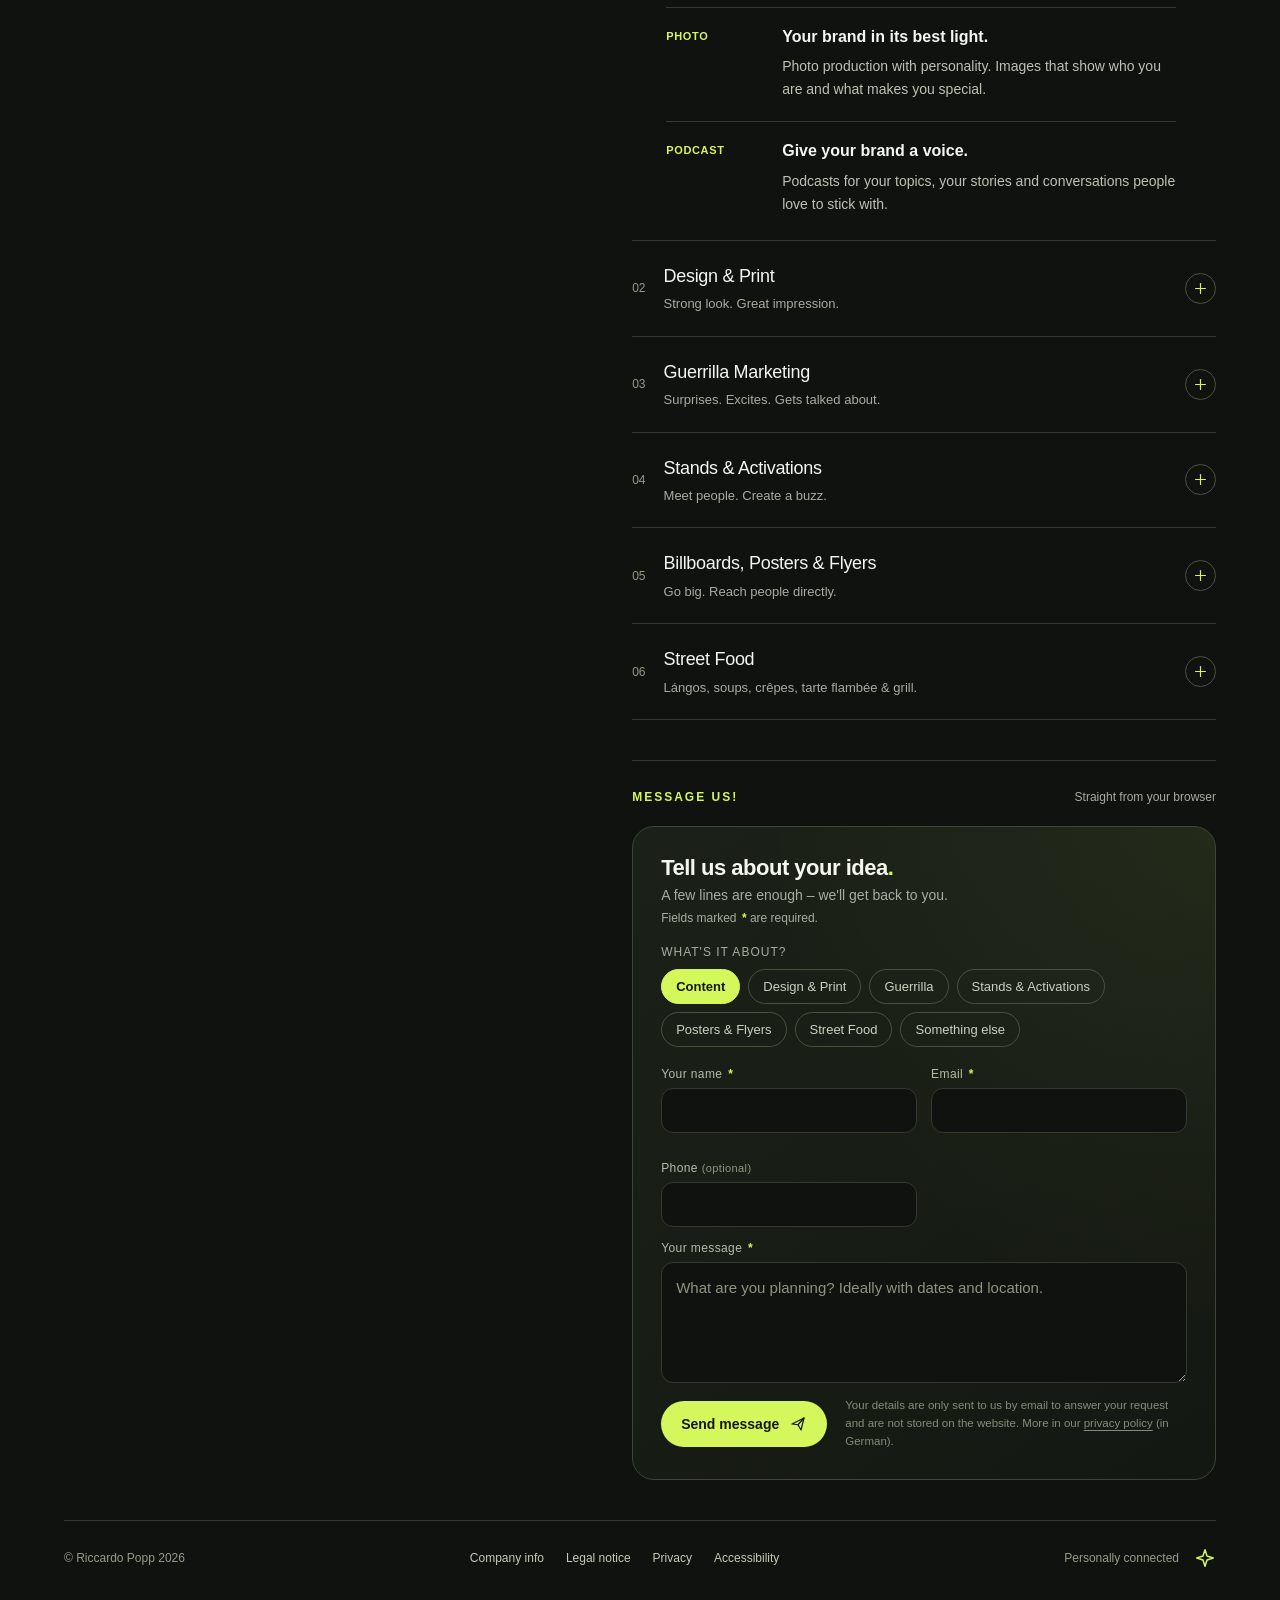
==== commit cef1562c: "SEO" ====
--- a/index.html
+++ b/index.html
@@ -2,11 +2,12 @@
 <html lang="de">
 <head>
 <meta charset="utf-8"><meta name="viewport" content="width=device-width, initial-scale=1">
-<meta name="description" content="Hamacher Marketing – die digitale Visitenkarte von Kai Hamacher. Kontakt und Angebote im Überblick.">
+<meta name="description" content="Marketing aus Fürstenwalde: Content, Design &amp; Print, Guerilla-Aktionen, Promotionstände, Plakate und Streetfood. Direkter Kontakt zu Inhaber Kai Hamacher.">
+<meta name="theme-color" content="#10120f">
 <link rel="canonical" href="https://hamacher-marketing.de/">
 <meta property="og:type" content="website">
 <meta property="og:locale" content="de_DE">
-<meta property="og:title" content="Kai Hamacher · Hamacher Marketing">
+<meta property="og:title" content="Hamacher Marketing Fürstenwalde – Kai Hamacher">
 <meta property="og:description" content="Content, Design &amp; Print, Guerilla-Marketing, Stände, Plakate und Streetfood aus Fürstenwalde. Direkter Kontakt zu Kai Hamacher.">
 <meta property="og:url" content="https://hamacher-marketing.de/">
 <meta property="og:image" content="https://hamacher-marketing.de/assets/og-hamacher.jpg">
@@ -14,11 +15,163 @@
 <meta property="og:image:height" content="630">
 <meta property="og:image:alt" content="Kai Hamacher, Hamacher Marketing – Porträt mit Logo und Leistungen">
 <meta name="twitter:card" content="summary_large_image">
-<title>Kai Hamacher · Hamacher Marketing</title>
+<title>Hamacher Marketing Fürstenwalde | Content, Werbung &amp; Streetfood</title>
 <link rel="icon" type="image/svg+xml" href="assets/favicon.svg">
 <link rel="icon" type="image/png" sizes="32x32" href="assets/favicon-32.png">
 <link rel="apple-touch-icon" href="assets/apple-touch-icon.png">
-<link rel="stylesheet" href="styles.css?v=20261101g">
+<link rel="stylesheet" href="styles.css?v=20261101i">
+<script type="application/ld+json">
+{
+ "@context": "https://schema.org",
+ "@graph": [
+  {
+   "@type": "WebSite",
+   "@id": "https://hamacher-marketing.de/#website",
+   "url": "https://hamacher-marketing.de/",
+   "name": "Hamacher Marketing",
+   "inLanguage": "de-DE",
+   "publisher": {
+    "@id": "https://hamacher-marketing.de/#organization"
+   }
+  },
+  {
+   "@type": "WebPage",
+   "@id": "https://hamacher-marketing.de/#webpage",
+   "url": "https://hamacher-marketing.de/",
+   "name": "Hamacher Marketing Fürstenwalde | Content, Werbung & Streetfood",
+   "description": "Marketing aus Fürstenwalde: Content, Design & Print, Guerilla-Aktionen, Promotionstände, Plakate und Streetfood. Direkter Kontakt zu Inhaber Kai Hamacher.",
+   "inLanguage": "de-DE",
+   "isPartOf": {
+    "@id": "https://hamacher-marketing.de/#website"
+   },
+   "about": {
+    "@id": "https://hamacher-marketing.de/#organization"
+   },
+   "primaryImageOfPage": "https://hamacher-marketing.de/assets/og-hamacher.jpg"
+  },
+  {
+   "@type": [
+    "Organization",
+    "LocalBusiness"
+   ],
+   "@id": "https://hamacher-marketing.de/#organization",
+   "name": "Hamacher Marketing",
+   "url": "https://hamacher-marketing.de/",
+   "logo": "https://hamacher-marketing.de/assets/logo-hamacher-512.png",
+   "image": "https://hamacher-marketing.de/assets/og-hamacher.jpg",
+   "description": "Inhabergeführter Marketingdienstleister aus Fürstenwalde für Content, Gestaltung, Print, Außenwerbung, Promotion und Streetfood.",
+   "email": "info@hamacher-marketing.de",
+   "telephone": "+49 176 34071561",
+   "address": {
+    "@type": "PostalAddress",
+    "streetAddress": "Tränkeweg 12",
+    "postalCode": "15517",
+    "addressLocality": "Fürstenwalde/Spree",
+    "addressRegion": "Brandenburg",
+    "addressCountry": "DE"
+   },
+   "geo": {
+    "@type": "GeoCoordinates",
+    "latitude": 52.3455137,
+    "longitude": 14.086566
+   },
+   "founder": {
+    "@id": "https://hamacher-marketing.de/#kai-hamacher"
+   },
+   "employee": {
+    "@id": "https://hamacher-marketing.de/#kai-hamacher"
+   },
+   "areaServed": [
+    {
+     "@type": "City",
+     "name": "Fürstenwalde/Spree"
+    },
+    {
+     "@type": "AdministrativeArea",
+     "name": "Landkreis Oder-Spree"
+    },
+    {
+     "@type": "City",
+     "name": "Berlin"
+    },
+    {
+     "@type": "State",
+     "name": "Brandenburg"
+    }
+   ],
+   "hasOfferCatalog": {
+    "@type": "OfferCatalog",
+    "name": "Leistungen",
+    "itemListElement": [
+     {
+      "@type": "Offer",
+      "itemOffered": {
+       "@type": "Service",
+       "name": "Content Creation",
+       "description": "Video-, Foto- und Podcast-Produktion"
+      }
+     },
+     {
+      "@type": "Offer",
+      "itemOffered": {
+       "@type": "Service",
+       "name": "Design & Print",
+       "description": "Logo, Markenauftritt, Social-Media-Grafiken und Drucksachen"
+      }
+     },
+     {
+      "@type": "Offer",
+      "itemOffered": {
+       "@type": "Service",
+       "name": "Guerilla-Marketing",
+       "description": "Überraschende Aktionen und Inszenierungen im öffentlichen Raum"
+      }
+     },
+     {
+      "@type": "Offer",
+      "itemOffered": {
+       "@type": "Service",
+       "name": "Stände & Aktionen",
+       "description": "Promotionstände und Mitmachaktionen auf Stadtfesten, Messen und Eröffnungen"
+      }
+     },
+     {
+      "@type": "Offer",
+      "itemOffered": {
+       "@type": "Service",
+       "name": "Großplakate, Plakatieren & Flyern",
+       "description": "Großflächenplakate, Plakatierung und Flyerverteilung"
+      }
+     },
+     {
+      "@type": "Offer",
+      "itemOffered": {
+       "@type": "Service",
+       "name": "Streetfood",
+       "description": "Food-Stände mit Lángos, Suppen, Crêpes, Flammkuchen und Grill für Veranstaltungen"
+      }
+     }
+    ]
+   }
+  },
+  {
+   "@type": "Person",
+   "@id": "https://hamacher-marketing.de/#kai-hamacher",
+   "name": "Kai Hamacher",
+   "jobTitle": "Inhaber",
+   "image": "https://hamacher-marketing.de/assets/kai-hamacher-portrait.jpg",
+   "worksFor": {
+    "@id": "https://hamacher-marketing.de/#organization"
+   },
+   "sameAs": [
+    "https://www.instagram.com/hamacherkai/",
+    "https://www.facebook.com/share/1FbLAzPt4i/",
+    "https://www.linkedin.com/in/kai-hamacher-a110813b0/"
+   ]
+  }
+ ]
+}
+</script>
 </head>
 <body>
 <a class="skip-link" href="#inhalt" data-i18n="skip">Zum Inhalt springen</a>
@@ -35,7 +188,7 @@
 </section>
 <div class="information">
 <section id="kontakt" class="contact" aria-labelledby="contact-title"><div class="section-head"><span class="eyebrow" data-i18n="k7">01 / KONTAKT</span><span class="mini-label" data-i18n="k8">Lass uns sprechen</span></div><h2 id="contact-title" data-i18n="k9">Der direkte Draht<span>.</span></h2>
-<p class="contact-location" data-i18n="k10">Fürstenwalde an der Spree</p>
+<p class="contact-location" data-i18n="k10">Fürstenwalde an der Spree · im Einsatz in Berlin und Brandenburg</p>
 <div class="contact-grid">
 <div class="contact-item"><span class="icon" aria-hidden="true"><svg class="ui-icon" viewBox="0 0 24 24" fill="none" stroke="currentColor" stroke-width="1.65" stroke-linecap="round" stroke-linejoin="round" aria-hidden="true"><rect x="6.5" y="2.5" width="11" height="19" rx="3"/><path d="M10 5h4M11 18.5h2"/></svg></span><div><h3 data-i18n="k11">Telefon</h3><p><a href="tel:+4917634071561">+49 176 34071561</a></p><ul class="social-links chat-links" aria-label="Chat"><li><a class="social-whatsapp" href="https://wa.me/4917634071561?text=Hallo%20Kai%2C%20ich%20habe%20eine%20Anfrage%20%C3%BCber%20deine%20digitale%20Visitenkarte." target="_blank" rel="noopener noreferrer"><svg class="ui-icon" viewBox="0 0 24 24" fill="none" stroke="currentColor" stroke-width="1.65" stroke-linecap="round" stroke-linejoin="round" aria-hidden="true"><path d="M4.5 19.5l1.1-3.6A8 8 0 1 1 8.4 18.6Z"/><path d="M9.2 8.6c.2-.4.5-.4.8-.4h.4c.2 0 .4 0 .5.4l.6 1.4c.1.2 0 .4-.1.6l-.5.6c.6 1.1 1.4 1.9 2.5 2.5l.6-.5c.2-.2.4-.2.6-.1l1.4.6c.4.1.4.3.4.5v.4c0 .3 0 .6-.4.8-.5.3-1.3.5-2.3.1-2-.8-3.6-2.4-4.4-4.4-.4-1-.2-1.8.1-2.3Z"/></svg><span>WhatsApp</span><svg class="ui-icon social-go" viewBox="0 0 24 24" fill="none" stroke="currentColor" stroke-width="2" stroke-linecap="round" stroke-linejoin="round" aria-hidden="true"><path d="M7 17 17 7M8 7h9v9"/></svg><span class="sr-only" data-i18n="newtab">(neuer Tab)</span></a></li><li><a class="social-telegram" href="https://t.me/+4917634071561" target="_blank" rel="noopener noreferrer"><svg class="ui-icon" viewBox="0 0 24 24" fill="none" stroke="currentColor" stroke-width="1.65" stroke-linecap="round" stroke-linejoin="round" aria-hidden="true"><path d="M21 4 3.5 10.8c-.7.3-.7 1.2 0 1.4l4.3 1.4 1.6 5c.2.6 1 .8 1.4.3l2.4-2.5 4.4 3.2c.5.4 1.2.1 1.4-.5L21.9 5c.2-.7-.4-1.2-.9-1Z"/><path d="m7.8 13.6 9.4-6.1-6.9 7.4"/></svg><span>Telegram</span><svg class="ui-icon social-go" viewBox="0 0 24 24" fill="none" stroke="currentColor" stroke-width="2" stroke-linecap="round" stroke-linejoin="round" aria-hidden="true"><path d="M7 17 17 7M8 7h9v9"/></svg><span class="sr-only" data-i18n="newtab">(neuer Tab)</span></a></li></ul></div></div>
 <div class="contact-item"><span class="icon" aria-hidden="true"><svg class="ui-icon" viewBox="0 0 24 24" fill="none" stroke="currentColor" stroke-width="1.65" stroke-linecap="round" stroke-linejoin="round" aria-hidden="true"><rect x="3" y="5" width="18" height="14" rx="3"/><path d="m4 7 8 6 8-6"/></svg></span><div><h3 data-i18n="k12">E-Mail</h3><p><a href="mailto:info@hamacher-marketing.de">info@hamacher-marketing.de</a></p><a class="inline-cta" href="#nachricht" data-i18n="k13">Oder direkt hier schreiben ↓</a></div></div>
@@ -135,8 +288,8 @@
 </main>
 <footer><span>© Riccardo Popp 2026</span><nav class="footer-legal" aria-label="Seitennavigation"><a href="fragen-und-antworten.html" data-i18n="k98">Unternehmensinformationen</a><a href="impressum.html" data-i18n="k99">Impressum</a><a href="datenschutz.html" data-i18n="k100">Datenschutz</a><a href="barrierefreiheit.html" data-i18n="footA11y">Barrierefreiheit</a></nav><span><span data-i18n="k101">Persönlich verbunden</span><span class="footer-star" aria-hidden="true"><svg class="ui-icon" viewBox="0 0 24 24" fill="none" stroke="currentColor" stroke-width="1.65" stroke-linecap="round" stroke-linejoin="round" aria-hidden="true"><path d="m12 3 2.2 6.8L21 12l-6.8 2.2L12 21l-2.2-6.8L3 12l6.8-2.2L12 3Z"/></svg></span></span></footer>
 </div>
-<script src="i18n-en.js?v=20261101g"></script>
-<script src="i18n.js?v=20261101g"></script>
-<script src="script.js?v=20261101g"></script>
+<script src="i18n-en.js?v=20261101i"></script>
+<script src="i18n.js?v=20261101i"></script>
+<script src="script.js?v=20261101i"></script>
 </body>
 </html>
